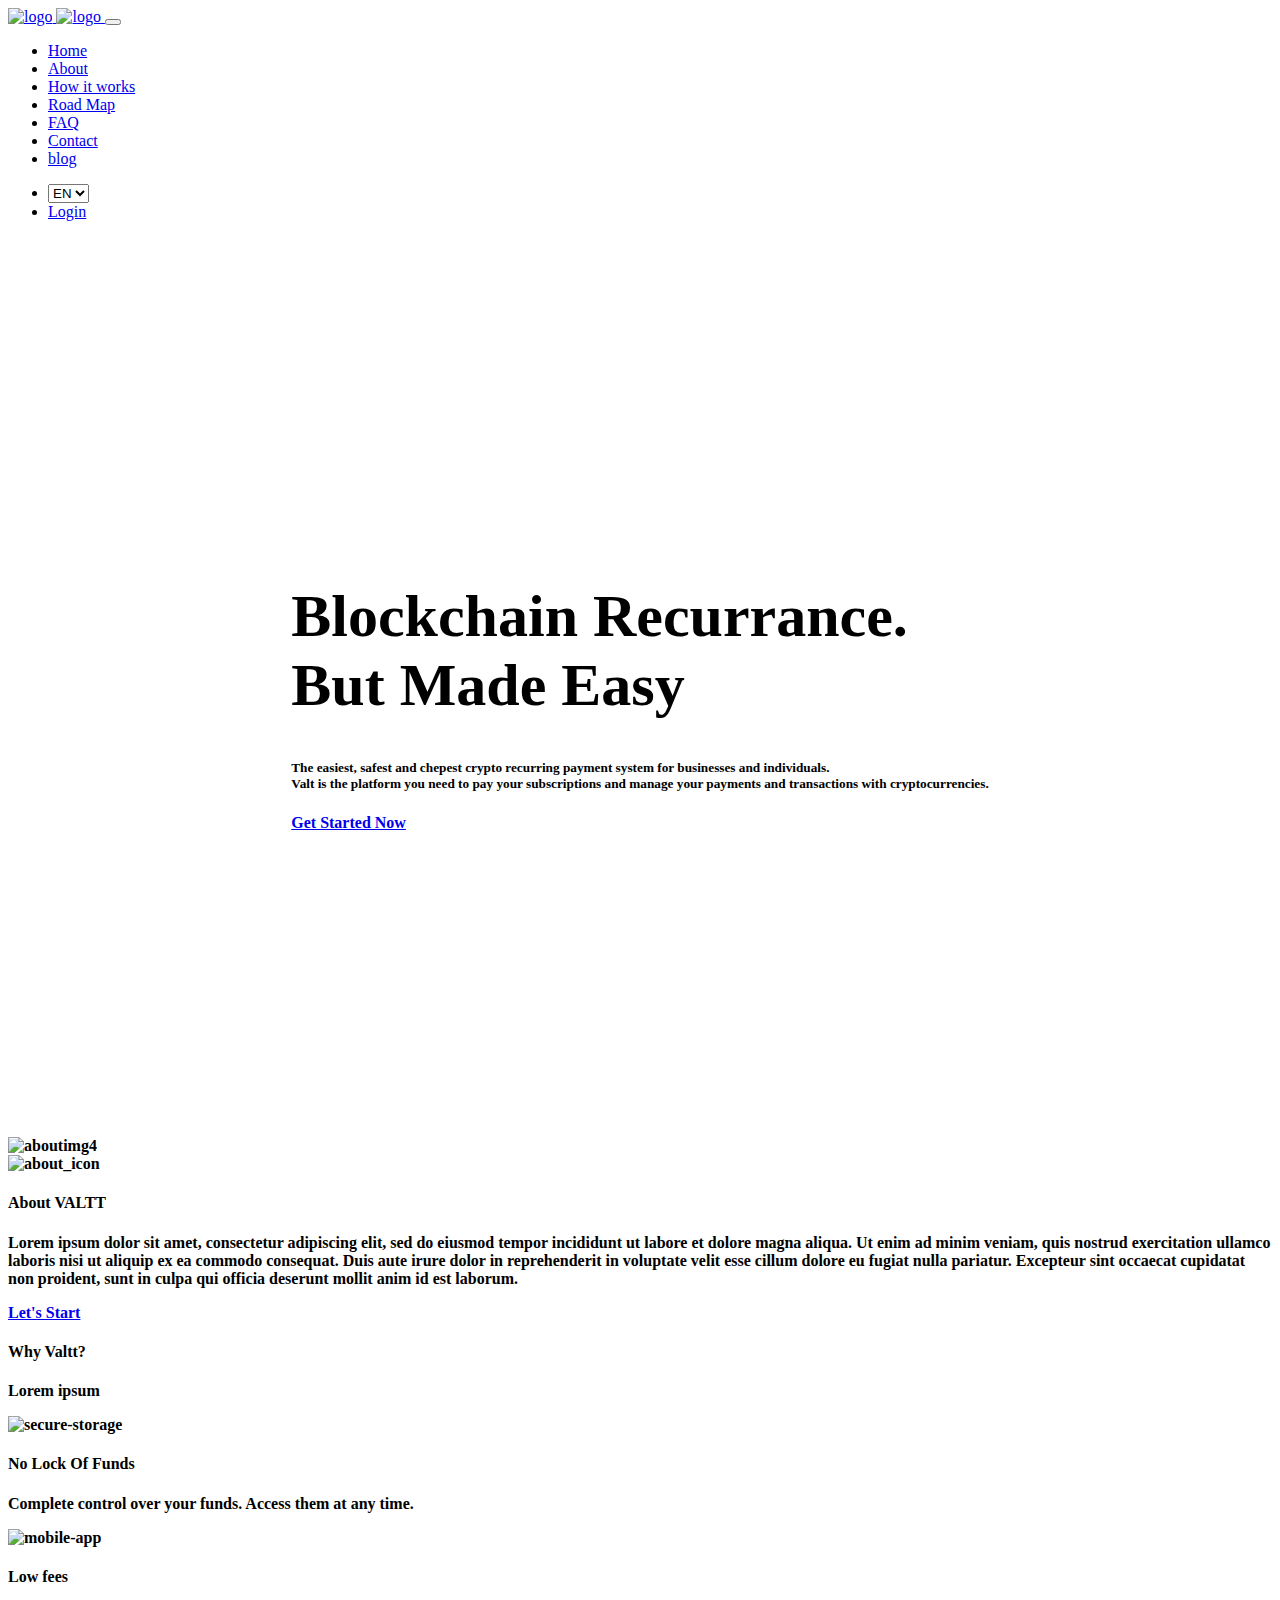
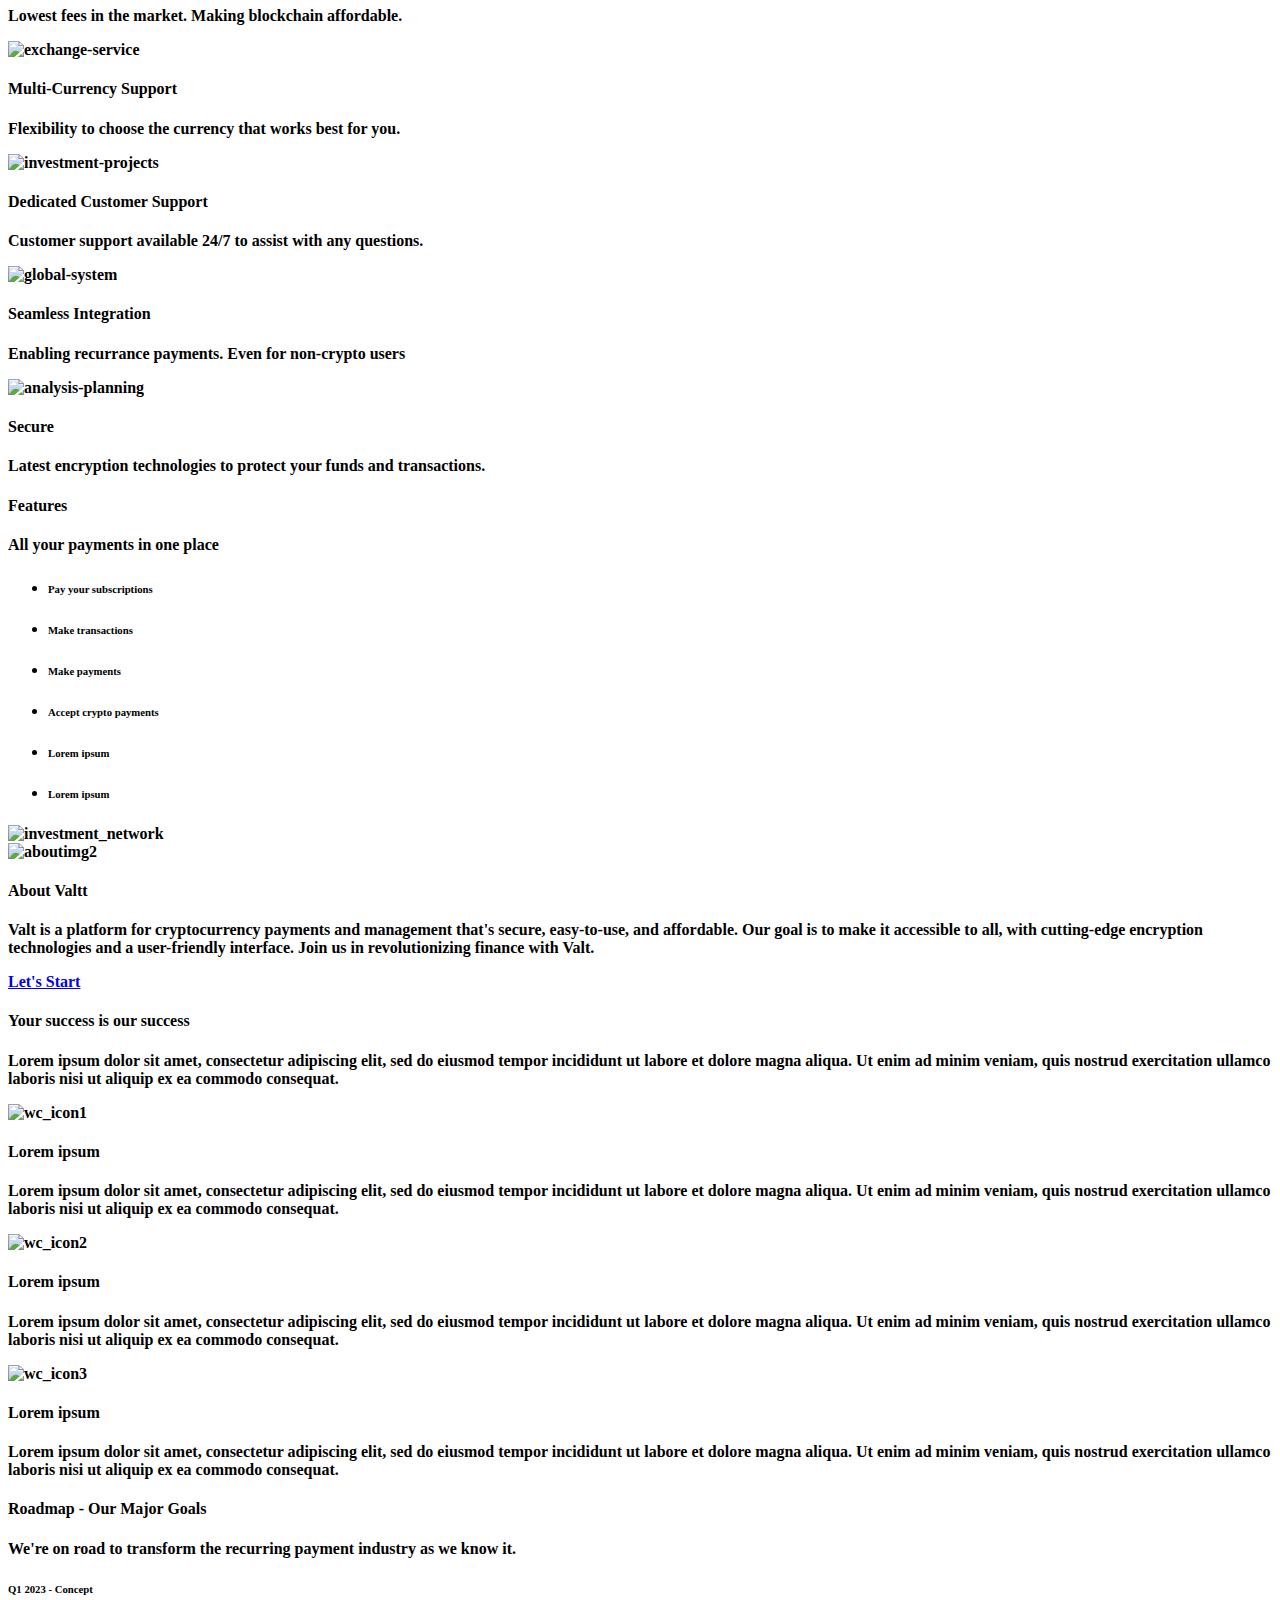
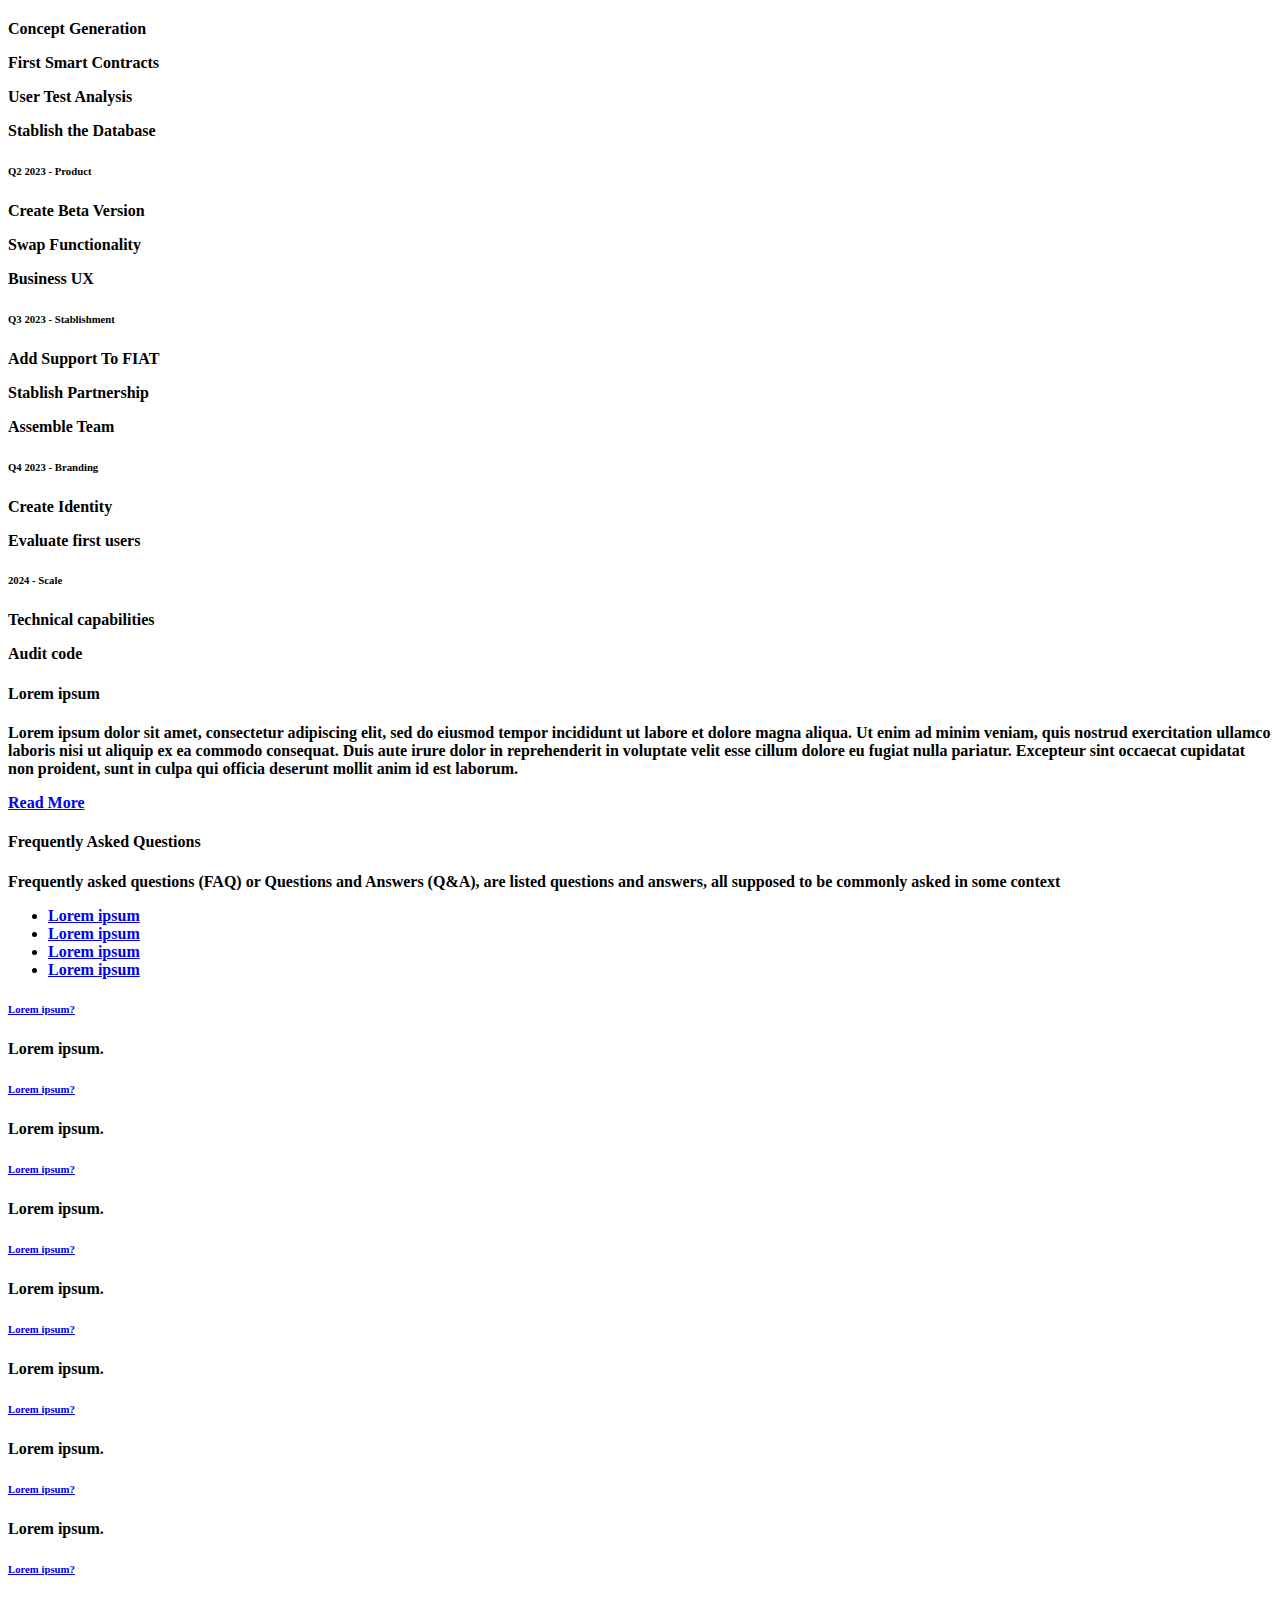
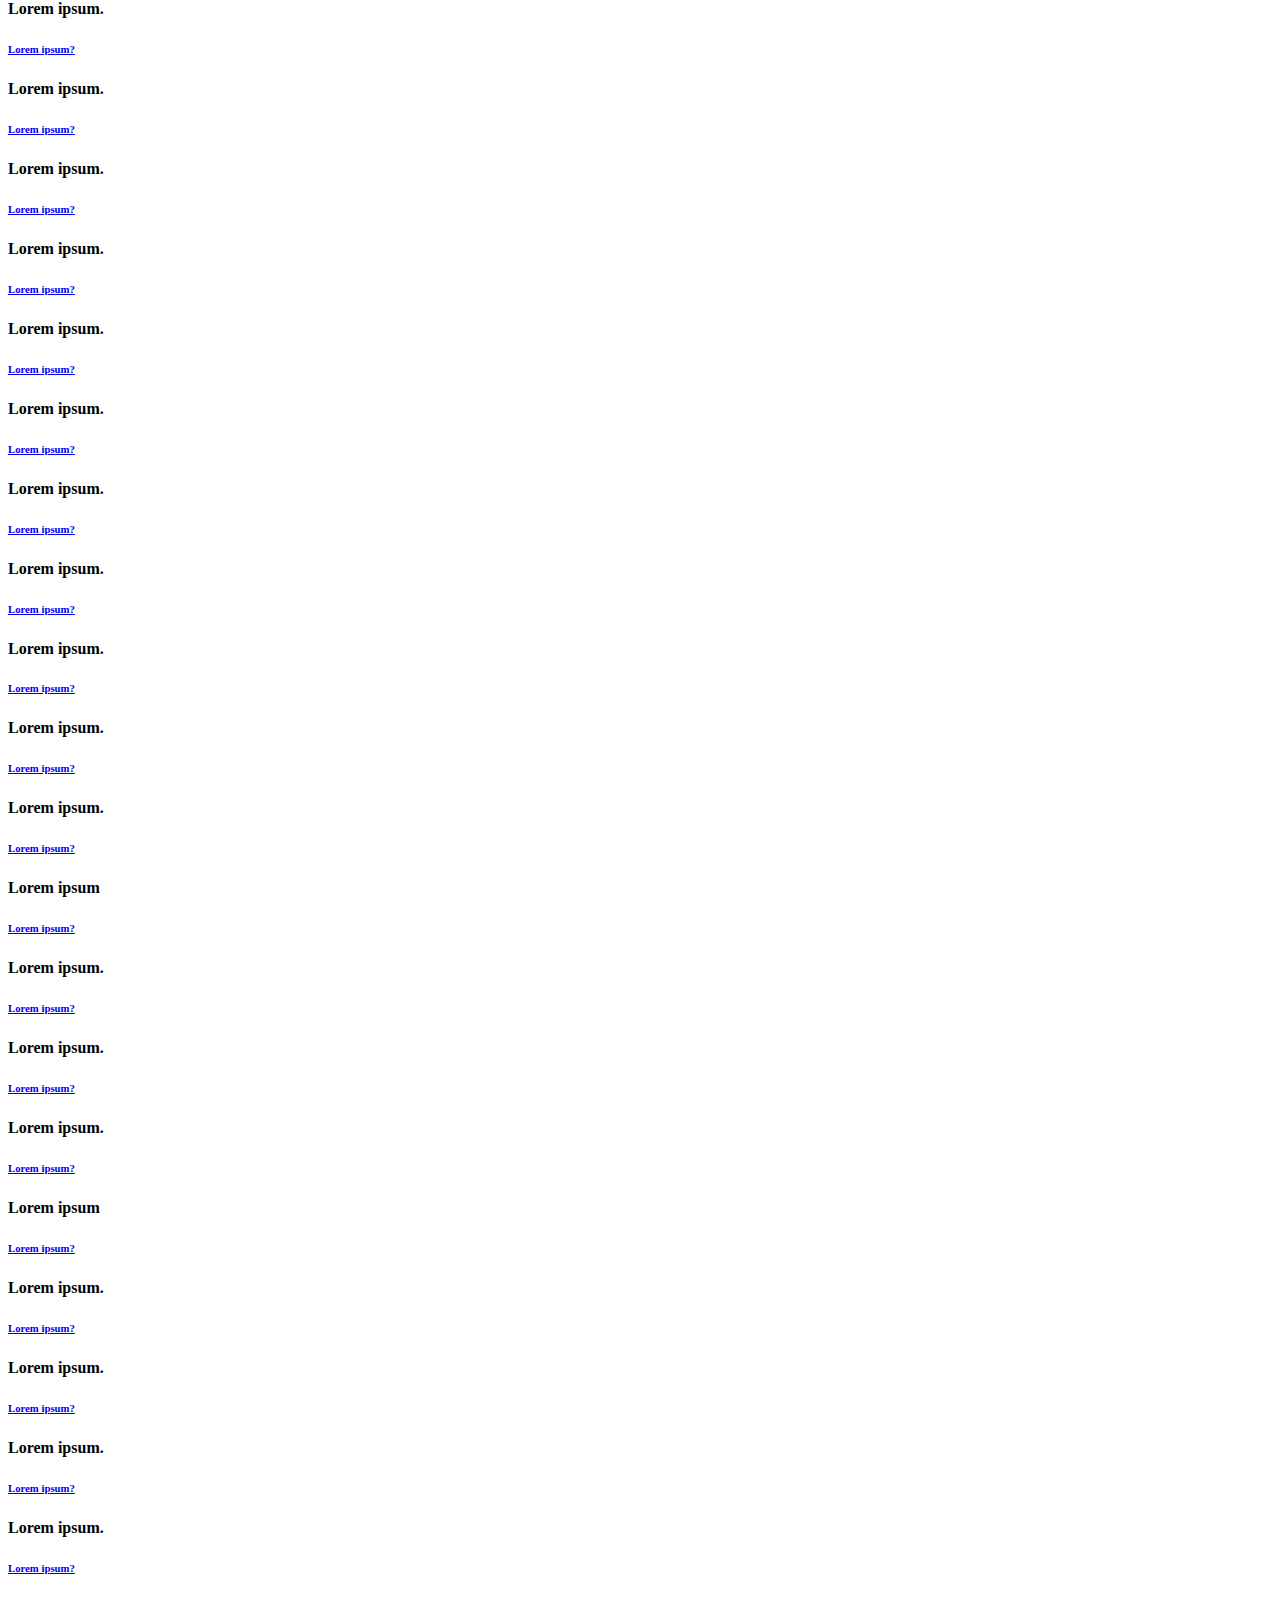
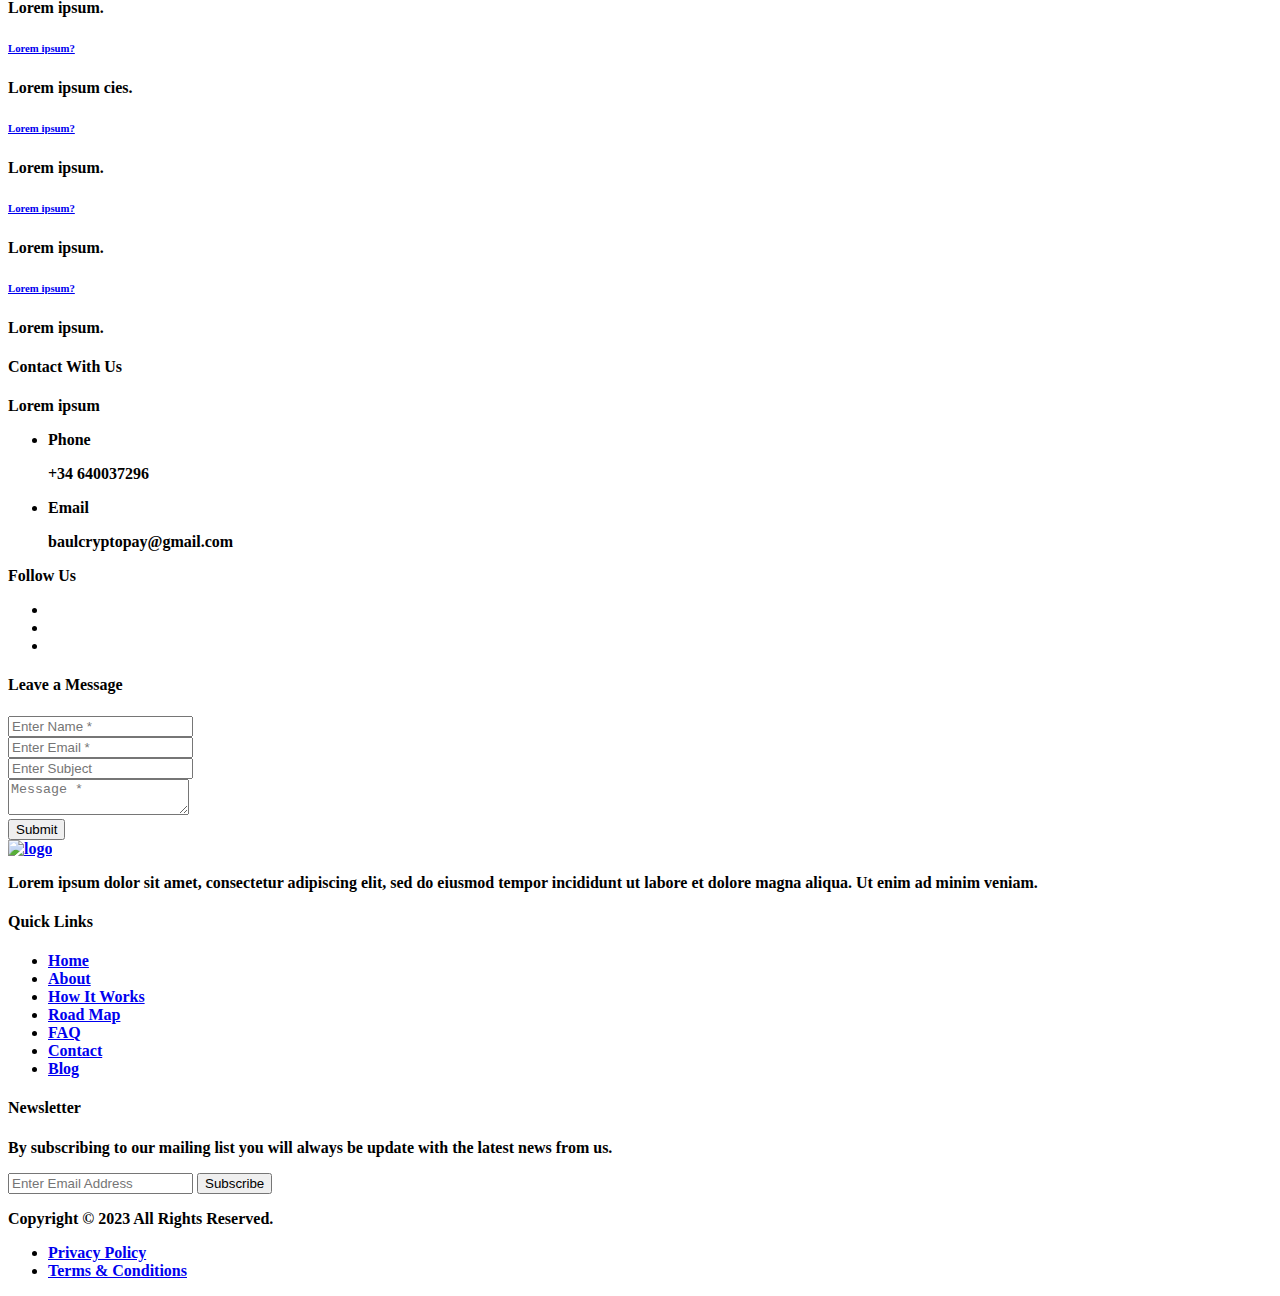
==== index.html @ 1f0003b5 "Add files via upload" ====
<!DOCTYPE html>
<html lang="en">

<head>
  <!-- Meta -->
  <meta charset="utf-8">
  <meta http-equiv="X-UA-Compatible" content="IE=edge">
  <meta name="viewport" content="width=device-width, initial-scale=1">
  <meta name="description" content="VALTT" />
  <!-- SITE TITLE -->
  <title>VALTT</title>
  <!-- Favicon Icon -->
  <link rel="shortcut icon" type="image/x-icon" href="assets/image/image1.png">
  <!-- Animation CSS -->
  <link rel="stylesheet" href="assets/css/animate.css">
  <!-- Latest Bootstrap min CSS -->
  <link rel="stylesheet" href="assets/bootstrap/css/bootstrap.min.css">
  <!-- Google Font -->
  <link href="https://fonts.googleapis.com/css?family=Poppins:100,200,300,400,500,600,700,800,900" rel="stylesheet">
  <!-- Font Awesome CSS -->
  <link rel="stylesheet" href="assets/css/font-awesome.min.css">
  <!-- ionicons CSS -->
  <link rel="stylesheet" href="assets/css/ionicons.min.css">
  <!-- cryptocoins CSS -->
  <link rel="stylesheet" href="assets/css/cryptocoins.css">
  <!--- owl carousel CSS-->
  <link rel="stylesheet" href="assets/owlcarousel/css/owl.carousel.min.css">
  <link rel="stylesheet" href="assets/owlcarousel/css/owl.theme.default.min.css">
  <!-- Style CSS -->
  <link rel="stylesheet" href="assets/css/style.css">
  <link rel="stylesheet" href="assets/css/responsive.css">
  <!-- Color CSS -->
  <link id="layoutstyle" rel="stylesheet" href="assets/color/theme.css">
</head>

<body class="v_light_dark" data-spy="scroll" data-offset="110">

  <!-- START LOADER -->
  <div id="loader-wrapper">
    <div id="loading-center-absolute">
      <div class="object" id="object_four"></div>
      <div class="object" id="object_three"></div>
      <div class="object" id="object_two"></div>
      <div class="object" id="object_one"></div>
    </div>
    <div class="loader-section section-left"></div>
    <div class="loader-section section-right"></div>

  </div>
  <!-- END LOADER -->

  <!-- START HEADER -->
  <header class="header_wrap fixed-top">
    <div class="container-fluid">
      <nav class="navbar navbar-expand-lg">
        <a class="navbar-brand page-scroll animation" href="#home_section" data-animation="fadeInDown"
          data-animation-delay="1s">
          <img class="logo_light" src="assets/image/image.png" alt="logo" />
          <img class="logo_dark" src="assets/image/image.png" alt="logo" />
        </a>
        <button class="navbar-toggler animation" type="button" data-toggle="collapse"
          data-target="#navbarSupportedContent" aria-controls="navbarSupportedContent" aria-expanded="false"
          aria-label="Toggle navigation" data-animation="fadeInDown" data-animation-delay="1.1s">
          <span class="ion-android-menu"></span>
        </button>
        <div class="collapse navbar-collapse" id="navbarSupportedContent">
          <ul class="navbar-nav m-auto">
            <li class="animation" data-animation="fadeInDown" data-animation-delay="1.2s"><a
                class="nav-link page-scroll nav_item" href="#">Home</a></li>
            <li class="animation" data-animation="fadeInDown" data-animation-delay="1.4s"><a
                class="nav-link page-scroll nav_item" href="#about">About</a></li>
            <li class="animation" data-animation="fadeInDown" data-animation-delay="1.3s"><a
                class="nav-link page-scroll nav_item" href="#how_it_works">How it works</a></li>
            <li class="animation" data-animation="fadeInDown" data-animation-delay="1.5s"><a
                class="nav-link page-scroll nav_item" href="#roadmap">Road Map</a></li>
            <li class="animation" data-animation="fadeInDown" data-animation-delay="1.6s"><a
                class="nav-link page-scroll nav_item" href="#faq">FAQ</a></li>
            <li class="animation" data-animation="fadeInDown" data-animation-delay="1.7s"><a
                class="nav-link page-scroll nav_item" href="#contact">Contact</a></li>
            <li class="animation" data-animation="fadeInDown" data-animation-delay="1.8s"><a
                class="nav-link page-scroll nav_item" href="#">blog</a></li>
          </ul>
          <ul class="navbar-nav nav_btn align-items-center">
            <li class="animation" data-animation="fadeInDown" data-animation-delay="1.9s">
              <div class="lng_dropdown">
                <select name="countries" id="lng_select">
                  <option value='en' data-image="assets/images/eng.png" data-title="English">EN</option>
                  <option value='fn' data-image="assets/images/fn.png" data-title="France">ES</option>
                  <option value='us' data-image="assets/images/us.png" data-title="United States">FR</option>
                </select>
              </div>
            </li>
            <li class="animation" data-animation="fadeInDown" data-animation-delay="2s"><a
                class="btn btn-default btn-radius nav_item" href="login.html">Login</a></li>
          </ul>
        </div>
      </nav>
    </div>
  </header>
  <!-- END HEADER -->

  <!-- START SECTION BANNER -->
  <section id="home_section" class="section_banner bg_black_dark"
    style="	min-height: 100vh;display: flex; align-items: center; justify-content: center; height: 100%; background-image: url('assets/image/hero-dark.jpg') ;"
    data-z-index="1" data-parallax="scroll" data-image-src="assets/images/banner_bg2.png">
    <div id="banner_bg_effect" class="banner_effect"></div>
    <div class="container text-center">
      <div class="row align-items-center">
        <div class="col-md-12 order-lg-first text">
          <div class="banner_text_s2 text_md_center">
            <h1 class="animation text-white" data-animation="fadeInUp" data-animation-delay="1.1s"
              style="font-size: 60px;">
              <strong>Blockchain Recurrance. <br> But Made Easy
            </h1>
            <h5 class="animation presale_txt text-white" data-animation="fadeInUp" data-animation-delay="1.3s">
              The easiest, safest and chepest crypto recurring payment system for businesses and individuals.<br>
              Valt is the platform you need to pay your subscriptions and manage your payments and transactions with
              cryptocurrencies. </mark>
            </h5>
            <div class="btn_group pt-2 pb-3 animation" data-animation="fadeInUp" data-animation-delay="1.4s">
              <a href="#" class="btn btn-default btn">Get Started Now</a>
            </div>
          </div>
        </div>
      </div>
    </div>
  </section>
  <!-- END SECTION BANNER -->

  <!-- START SECTION ABOUT US -->
  <section id="about">
    <div class="container">
      <div class="row align-items-center">
        <div class="col-lg-6 col-md-12 col-sm-12">
          <div class="text-center res_md_mb_30 res_sm_mb_20">
            <img class="animation" data-animation="zoomIn" data-animation-delay="0.2s"
              src="assets/images/about_img4.png" alt="aboutimg4" />
            <div class="about_logo_icon">
              <img src="assets/images/about_icon.png" alt="about_icon" />
            </div>
          </div>
        </div>
        <div class="col-lg-6 col-md-12 col-sm-12 text_md_center">
          <div class="title_dark title_border text_md_center">
            <h4 class="animation" data-animation="fadeInUp" data-animation-delay="0.2s">About VALTT</h4>
            <p class="animation" data-animation="fadeInUp" data-animation-delay="0.4s">Lorem ipsum dolor sit amet,
              consectetur adipiscing elit,
              sed do eiusmod tempor incididunt ut labore et dolore magna aliqua. Ut enim ad minim veniam, quis nostrud
              exercitation ullamco
              laboris nisi ut aliquip ex ea commodo consequat. Duis aute irure dolor in reprehenderit in voluptate velit
              esse cillum dolore eu
              fugiat nulla pariatur. Excepteur sint occaecat cupidatat non proident, sunt in culpa qui officia deserunt
              mollit anim id est laborum. </p>
          </div>
          <a href="https://www.youtube.com/watch?v=ZE2HxTmxfrI" class="btn btn-default btn-radius video animation"
            data-animation="fadeInUp" data-animation-delay="1s">Let's Start <i class="ion-ios-arrow-thin-right"></i></a>
        </div>
      </div>
    </div>
  </section>
  <!-- END SECTION ABOUT US -->



  <!-- START SECTION SERVICES -->
  <section class="bg_black_dark">
    <div class="container">
      <div class="row align-items-center">
        <div class="col-lg-6 offset-lg-3 col-md-12 col-sm-12">
          <div class="title_default_light text-center">
            <h4 class="animation" data-animation="fadeInUp" data-animation-delay="0.2s">Why Valtt?</h4>
            <p class="animation" data-animation="fadeInUp" data-animation-delay="0.4s">Lorem ipsum</p>
          </div>
        </div>
      </div>
      <div class="row">
        <div class="col-lg-4 col-md-6 col-sm-12">
          <div class="box_wrapper animation" data-animation="fadeInUp" data-animation-delay="0.2s">
            <div class="icon_box">
              <img src="assets/images/secure-storage.png" alt="secure-storage" />
            </div>
            <div class="box_desc">
              <h4>No Lock Of Funds</h4>
              <p>Complete control over your funds. Access them at any time.</p>
            </div>
          </div>
        </div>
        <div class="col-lg-4 col-md-6 col-sm-12">
          <div class="box_wrapper animation" data-animation="fadeInUp" data-animation-delay="0.4s">
            <div class="icon_box">
              <img src="assets/images/mobile-app.png" alt="mobile-app" />
            </div>
            <div class="box_desc">
              <h4>Low fees</h4>
              <p>Lowest fees in the market. Making blockchain affordable.</p>
            </div>
          </div>
        </div>
        <div class="col-lg-4 col-md-6 col-sm-12">
          <div class="box_wrapper animation" data-animation="fadeInUp" data-animation-delay="0.6s">
            <div class="icon_box">
              <img src="assets/images/exchange-service.png" alt="exchange-service" />
            </div>
            <div class="box_desc">
              <h4>Multi-Currency Support</h4>
              <p>Flexibility to choose the currency that works best for you.</p>
            </div>
          </div>
        </div>
        <div class="col-lg-4 col-md-6 col-sm-12">
          <div class="box_wrapper animation" data-animation="fadeInUp" data-animation-delay="0.8s">
            <div class="icon_box">
              <img src="assets/images/investment-projects.png" alt="investment-projects" />
            </div>
            <div class="box_desc">
              <h4>Dedicated Customer Support</h4>
              <p>Customer support available 24/7 to assist with any questions.</p>
            </div>
          </div>
        </div>
        <div class="col-lg-4  col-md-6 col-sm-12">
          <div class="box_wrapper animation" data-animation="fadeInUp" data-animation-delay="1.0s">
            <div class="icon_box">
              <img src="assets/images/global-system.png" alt="global-system" />
            </div>
            <div class="box_desc">
              <h4>Seamless Integration</h4>
              <p>Enabling recurrance payments. Even for non-crypto users</p>
            </div>
          </div>
        </div>
        <div class="col-lg-4 col-md-6 col-sm-12">
          <div class="box_wrapper animation" data-animation="fadeInUp" data-animation-delay="1.2s">
            <div class="icon_box">
              <img src="assets/images/analysis-planning.png" alt="analysis-planning" />
            </div>
            <div class="box_desc">
              <h4>Secure</h4>
              <p>Latest encryption technologies to protect your funds and transactions.</p>
            </div>
          </div>
        </div>
      </div>
    </div>
  </section>
  <!-- END SECTION SERVICES -->

  <!-- START SECTION INVESTMENT NETWORK -->
  <section>
    <div class="container">
      <div class="row align-items-center">
        <div class="col-lg-6 col-md-12 col-sm-12">
          <div class="title_dark title_border">
            <h4 class="animation" data-animation="fadeInUp" data-animation-delay="0.2s">Features</h4>
            <p class="animation" data-animation="fadeInUp" data-animation-delay="0.4s">
              All your payments in one place
            </p>
          </div>
          <ul class="list_info list_info_half list_none">
            <li class="animation" data-animation="fadeInUp" data-animation-delay="0.5s">
              <div class="list_icon">
                <i class="fa fa-briefcase"></i>
              </div>
              <div class="list_content">
                <h6>Pay your subscriptions</h6>
              </div>
            </li>
            <li class="animation" data-animation="fadeInUp" data-animation-delay="0.6s">
              <div class="list_icon">
                <i class="fa fa-line-chart"></i>
              </div>
              <div class="list_content">
                <h6>Make transactions</h6>
              </div>
            </li>
            <li class="animation" data-animation="fadeInUp" data-animation-delay="0.7s">
              <div class="list_icon">
                <i class="fa fa-mobile"></i>
              </div>
              <div class="list_content">
                <h6>Make payments</h6>
              </div>
            </li>
            <li class="animation" data-animation="fadeInUp" data-animation-delay="0.8s">
              <div class="list_icon">
                <i class="fa fa-database"></i>
              </div>
              <div class="list_content">
                <h6>Accept crypto payments</h6>
              </div>
            </li>
            <li class="animation" data-animation="fadeInUp" data-animation-delay="0.9s">
              <div class="list_icon">
                <i class="fa fa-lock"></i>
              </div>
              <div class="list_content">
                <h6>Lorem ipsum</h6>
              </div>
            </li>
            <li class="animation" data-animation="fadeInUp" data-animation-delay="1s">
              <div class="list_icon">
                <i class="fa fa-gear"></i>
              </div>
              <div class="list_content">
                <h6>Lorem ipsum</h6>
              </div>
            </li>
          </ul>
        </div>
        <div class="col-lg-6 col-md-12 col-sm-12">
          <div class="text-center res_md_mt_50 res_sm_mt_20">
            <img src="assets/images/investment_network.png" alt="investment_network" />
          </div>
        </div>
      </div>
    </div>
  </section>
  <!-- END SECTION INVESTMENT NETWORK -->

  <!-- START SECTION ABOUT US -->
  <section id="how_it_works" class="bg_black_dark">
    <div class="container">
      <div class="row align-items-center">
        <div class="col-lg-6 col-md-12 col-sm-12">
          <div class="text_md_center">
            <img class="animation" data-animation="zoomIn" data-animation-delay="0.2s"
              src="assets/images/about_img2.png" alt="aboutimg2" />
          </div>
        </div>
        <div class="col-lg-6 col-md-12 col-sm-12 res_md_mt_30 res_sm_mt_20">
          <div class="title_default_light title_border">
            <h4 class="animation" data-animation="fadeInUp" data-animation-delay="0.2s">About Valtt</h4>
            <p class="animation" data-animation="fadeInUp" data-animation-delay="0.4s">Valt is a platform for
              cryptocurrency
              payments and management that's secure, easy-to-use, and affordable. Our goal is to make it accessible to
              all,
              with cutting-edge encryption technologies and a user-friendly interface. Join us in revolutionizing
              finance with Valt.
            </p>
          </div>
          <a href="https://www.youtube.com/watch?v=ZE2HxTmxfrI" class="btn btn-default btn-radius video animation"
            data-animation="fadeInUp" data-animation-delay="1s">Let's Start <i class="ion-ios-arrow-thin-right"></i></a>
        </div>
      </div>
    </div>
  </section>
  <!-- END SECTION ABOUT US -->

  <!-- START SECTION WHY CHOOSE US -->
  <section>
    <div class="container">
      <div class="row align-items-center">
        <div class="col-lg-8 offset-lg-2 col-md-12 col-sm-12">
          <div class="title_default_dark title_border text-center">
            <h4 class="animation" data-animation="fadeInUp" data-animation-delay="0.2s">Your success is our success</h4>
            <p class="animation" data-animation="fadeInUp" data-animation-delay="0.4s">Lorem ipsum dolor sit amet,
              consectetur adipiscing elit,
              sed do eiusmod tempor incididunt ut labore et dolore magna aliqua. Ut enim ad minim veniam, quis nostrud
              exercitation ullamco
              laboris nisi ut aliquip ex ea commodo consequat.</p>
          </div>
        </div>
      </div>
      <div class="row">
        <div class="col-lg-4 col-md-6 col-sm-12">
          <div class="box_wrap radius_box bg-white text-center animation" data-animation="fadeInUp"
            data-animation-delay="0.6s">
            <img src="assets/images/wc_icon1.png" alt="wc_icon1" />
            <h4>Lorem ipsum</h4>
            <p>Lorem ipsum dolor sit amet, consectetur adipiscing elit,
              sed do eiusmod tempor incididunt ut labore et dolore magna aliqua. Ut enim ad minim veniam, quis nostrud
              exercitation ullamco
              laboris nisi ut aliquip ex ea commodo consequat.</p>
          </div>
        </div>
        <div class="col-lg-4 col-md-6 col-sm-12">
          <div class="box_wrap radius_box bg-white text-center animation" data-animation="fadeInUp"
            data-animation-delay="0.8s">
            <img src="assets/images/wc_icon2.png" alt="wc_icon2" />
            <h4>Lorem ipsum</h4>
            <p>Lorem ipsum dolor sit amet, consectetur adipiscing elit,
              sed do eiusmod tempor incididunt ut labore et dolore magna aliqua. Ut enim ad minim veniam, quis nostrud
              exercitation ullamco
              laboris nisi ut aliquip ex ea commodo consequat.</p>
          </div>
        </div>
        <div class="col-lg-4 offset-lg-0 col-md-6 offset-md-3 col-sm-12">
          <div class="box_wrap radius_box bg-white text-center animation" data-animation="fadeInUp"
            data-animation-delay="1s">
            <img src="assets/images/wc_icon3.png" alt="wc_icon3" />
            <h4>Lorem ipsum</h4>
            <p>Lorem ipsum dolor sit amet, consectetur adipiscing elit,
              sed do eiusmod tempor incididunt ut labore et dolore magna aliqua. Ut enim ad minim veniam, quis nostrud
              exercitation ullamco
              laboris nisi ut aliquip ex ea commodo consequat.</p>
          </div>
        </div>
      </div>
    </div>
  </section>
  <!-- END SECTION WHY CHOOSE US -->


  <!-- START SECTION TIMELINE -->
  <section id="roadmap" class="bg_light_dark">
    <div class="container">
      <div class="row text-center">
        <div class="col-lg-8 col-md-12 offset-lg-2">
          <div class="title_default_light title_border text-center">
            <h4 class="animation" data-animation="fadeInUp" data-animation-delay="0.2s">Roadmap - Our Major Goals</h4>
            <p class="animation" data-animation="fadeInUp" data-animation-delay="0.4s">We're on road to transform the
              recurring payment industry as we know it.</p>
          </div>
        </div>
      </div>
    </div>
    <div class="container">
      <div class="row">
        <div class="col-md-12">
          <div class="timeline owl-carousel small_space">
            <div class="item">
              <div class="timeline_box complete current">
                <div class="timeline_inner">
                  <div class="timeline_circle"></div>
                  <h6 class="animation" data-animation="fadeInUp" data-animation-delay="0.3s">Q1 2023 - Concept</h6>
                  <p class="animation" data-animation="fadeInUp" data-animation-delay="0.4s"> Concept Generation</p>
                  <p class="animation" data-animation="fadeInUp" data-animation-delay="0.4s"> First Smart Contracts</p>
                  <p class="animation" data-animation="fadeInUp" data-animation-delay="0.4s"> User Test Analysis</p>
                  <p class="animation" data-animation="fadeInUp" data-animation-delay="0.4s"> Stablish the Database</p>
                </div>
              </div>
            </div>
            <div class="item">
              <div class="timeline_box complete">
                <div class="timeline_inner">
                  <div class="timeline_circle"></div>
                  <h6 class="animation" data-animation="fadeInUp" data-animation-delay="0.3s">Q2 2023 - Product</h6>
                  <p class="animation" data-animation="fadeInUp" data-animation-delay="0.4s">Create Beta Version</p>
                  <p class="animation" data-animation="fadeInUp" data-animation-delay="0.4s">Swap Functionality</p>
                  <p class="animation" data-animation="fadeInUp" data-animation-delay="0.4s">Business UX</p>
                </div>
              </div>
            </div>
            <div class="item">
              <div class="timeline_box">
                <div class="timeline_inner">
                  <div class="timeline_circle"></div>
                  <h6 class="animation" data-animation="fadeInUp" data-animation-delay="0.3s">Q3 2023 - Stablishment
                  </h6>
                  <p class="animation" data-animation="fadeInUp" data-animation-delay="0.4s"> Add Support To FIAT </p>
                  <p class="animation" data-animation="fadeInUp" data-animation-delay="0.4s">Stablish Partnership</p>
                  <p class="animation" data-animation="fadeInUp" data-animation-delay="0.4s">Assemble Team</p>
                </div>
              </div>
            </div>
            <div class="item">
              <div class="timeline_box">
                <div class="timeline_inner">
                  <div class="timeline_circle"></div>
                  <h6 class="animation" data-animation="fadeInUp" data-animation-delay="0.3s">Q4 2023 - Branding</h6>
                  <p class="animation" data-animation="fadeInUp" data-animation-delay="0.4s">Create Identity</p>
                  <p class="animation" data-animation="fadeInUp" data-animation-delay="0.4s">Evaluate first users</p>
                </div>
              </div>
            </div>
            <div class="item">
              <div class="timeline_box">
                <div class="roadmap_inner">
                  <div class="timeline_circle"></div>
                  <h6 class="animation" data-animation="fadeInUp" data-animation-delay="0.3s"> 2024 - Scale</h6>
                  <p class="animation" data-animation="fadeInUp" data-animation-delay="0.4s"> Technical capabilities</p>
                  <p class="animation" data-animation="fadeInUp" data-animation-delay="0.4s"> Audit code</p>
                </div>
              </div>
            </div>
          </div>
        </div>
      </div>
    </div>
  </section>
  <!-- END SECTION TIMELINE -->

  <!-- START SECTION ABOUT -->
  <section class="about_shape_bg">
    <div class="container">
      <div class="row align-items-center">
        <div class="col-lg-8 offset-lg-2 col-md-12 col-sm-12">
          <div class="title_default_dark title_border text-center">
            <h4 class="animation" data-animation="fadeInUp" data-animation-delay="0.2s">Lorem ipsum</h4>
            <p class="animation" data-animation="fadeInUp" data-animation-delay="0.4s">Lorem ipsum dolor sit amet,
              consectetur adipiscing elit,
              sed do eiusmod tempor incididunt ut labore et dolore magna aliqua. Ut enim ad minim veniam, quis nostrud
              exercitation ullamco
              laboris nisi ut aliquip ex ea commodo consequat. Duis aute irure dolor in reprehenderit in voluptate velit
              esse cillum dolore eu
              fugiat nulla pariatur. Excepteur sint occaecat cupidatat non proident, sunt in culpa qui officia deserunt
              mollit anim id est laborum. </p>
            <a href="about.html" class="btn btn-info box_shadow animation" data-animation="fadeInUp"
              data-animation-delay="0.6s">Read More <i class="ion-ios-arrow-thin-right"></i></a>
          </div>
        </div>
      </div>
  </section>
  <!-- END SECTION ABOUT -->

  <!-- START SECTION FAQ -->
  <section id="faq" class="bg_light_dark">
    <div class="container">
      <div class="row">
        <div class="col-lg-8 col-md-12 offset-lg-2">
          <div class="title_default_light title_border text-center">
            <h4 class="animation" data-animation="fadeInUp" data-animation-delay="0.2s">Frequently Asked Questions</h4>
            <p class="animation" data-animation="fadeInUp" data-animation-delay="0.4s">Frequently asked questions (FAQ)
              or Questions and Answers (Q&A), are listed questions and answers, all supposed to be commonly asked in
              some context</p>
          </div>
        </div>
      </div>
      <div class="row">
        <div class="col-lg-12 col-md-12">
          <div class="tab_content">
            <ul class="nav nav-pills tab_nav_s2 tab_color_white justify-content-center animation" id="pills-tab"
              role="tablist" data-animation="fadeInUp" data-animation-delay="0.5s">
              <li class="nav-item animation" data-animation="fadeInUp" data-animation-delay="0.5s">
                <a class="active" data-toggle="tab" href="#tab1">Lorem ipsum</a>
              </li>
              <li class="nav-item animation" data-animation="fadeInUp" data-animation-delay="0.6s">
                <a data-toggle="tab" href="#tab2">Lorem ipsum </a>
              </li>
              <li class="nav-item animation" data-animation="fadeInUp" data-animation-delay="0.7s">
                <a data-toggle="tab" href="#tab3">Lorem ipsum</a>
              </li>
              <li class="nav-item animation" data-animation="fadeInUp" data-animation-delay="0.8s">
                <a data-toggle="tab" href="#tab4">Lorem ipsum</a>
              </li>
            </ul>
            <div class="tab-content half_tab">
              <div class="tab-pane fade show active" id="tab1" role="tabpanel">
                <div class="row">
                  <div class="col-md-6">
                    <div id="accordion1" class="faq_content2">
                      <div class="card animation" data-animation="fadeInUp" data-animation-delay="0.4s">
                        <div class="card-header" id="headingOne">
                          <h6 class="mb-0"> <a data-toggle="collapse" href="#collapseOne" aria-expanded="true"
                              aria-controls="collapseOne">Lorem ipsum?</a> </h6>
                        </div>
                        <div id="collapseOne" class="collapse show" aria-labelledby="headingOne"
                          data-parent="#accordion1">
                          <div class="card-body"> Lorem ipsum.</div>
                        </div>
                      </div>
                      <div class="card animation" data-animation="fadeInUp" data-animation-delay="0.6s">
                        <div class="card-header" id="headingTwo">
                          <h6 class="mb-0"> <a class="collapsed" data-toggle="collapse" href="#collapseTwo"
                              aria-expanded="false" aria-controls="collapseTwo">Lorem ipsum?</a> </h6>
                        </div>
                        <div id="collapseTwo" class="collapse" aria-labelledby="headingTwo" data-parent="#accordion1">
                          <div class="card-body"> Lorem ipsum.</div>
                        </div>
                      </div>
                      <div class="card animation" data-animation="fadeInUp" data-animation-delay="0.8s">
                        <div class="card-header" id="headingThree">
                          <h6 class="mb-0"> <a class="collapsed" data-toggle="collapse" href="#collapseThree"
                              aria-expanded="false" aria-controls="collapseThree">Lorem ipsum?</a> </h6>
                        </div>
                        <div id="collapseThree" class="collapse" aria-labelledby="headingThree"
                          data-parent="#accordion1">
                          <div class="card-body">Lorem ipsum. </div>
                        </div>
                      </div>
                      <div class="card animation" data-animation="fadeInUp" data-animation-delay="1s">
                        <div class="card-header" id="headingFour">
                          <h6 class="mb-0"> <a class="collapsed" data-toggle="collapse" href="#collapseFour"
                              aria-expanded="false" aria-controls="collapseFour">Lorem ipsum?</a> </h6>
                        </div>
                        <div id="collapseFour" class="collapse" aria-labelledby="headingFour" data-parent="#accordion1">
                          <div class="card-body"> Lorem ipsum. </div>
                        </div>
                      </div>
                    </div>
                  </div>
                  <div class="col-md-6">
                    <div id="accordion2" class="faq_content2">
                      <div class="card animation" data-animation="fadeInUp" data-animation-delay="0.4s">
                        <div class="card-header" id="headingFive">
                          <h6 class="mb-0"> <a data-toggle="collapse" href="#collapseFive" aria-expanded="true"
                              aria-controls="collapseFive">Lorem ipsum?</a> </h6>
                        </div>
                        <div id="collapseFive" class="collapse show" aria-labelledby="headingFive"
                          data-parent="#accordion2">
                          <div class="card-body"> Lorem ipsum.</div>
                        </div>
                      </div>
                      <div class="card animation" data-animation="fadeInUp" data-animation-delay="0.6s">
                        <div class="card-header" id="headingSix">
                          <h6 class="mb-0"> <a class="collapsed" data-toggle="collapse" href="#collapseSix"
                              aria-expanded="false" aria-controls="collapseSix">Lorem ipsum?</a> </h6>
                        </div>
                        <div id="collapseSix" class="collapse" aria-labelledby="headingSix" data-parent="#accordion2">
                          <div class="card-body"> Lorem ipsum. </div>
                        </div>
                      </div>
                      <div class="card animation" data-animation="fadeInUp" data-animation-delay="0.8s">
                        <div class="card-header" id="headingSeven">
                          <h6 class="mb-0"> <a class="collapsed" data-toggle="collapse" href="#collapseSeven"
                              aria-expanded="false" aria-controls="collapseSeven">Lorem ipsum?</a> </h6>
                        </div>
                        <div id="collapseSeven" class="collapse" aria-labelledby="headingSeven"
                          data-parent="#accordion2">
                          <div class="card-body"> Lorem ipsum. </div>
                        </div>
                      </div>
                      <div class="card animation" data-animation="fadeInUp" data-animation-delay="1s">
                        <div class="card-header" id="headingEight">
                          <h6 class="mb-0"> <a class="collapsed" data-toggle="collapse" href="#collapseEight"
                              aria-expanded="false" aria-controls="collapseEight">Lorem ipsum?</a> </h6>
                        </div>
                        <div id="collapseEight" class="collapse" aria-labelledby="headingEight"
                          data-parent="#accordion2">
                          <div class="card-body"> Lorem ipsum. </div>
                        </div>
                      </div>
                    </div>
                  </div>
                </div>
              </div>
              <div class="tab-pane fade" id="tab2" role="tabpanel">
                <div class="row">
                  <div class="col-md-6">
                    <div id="accordion3" class="faq_content2">
                      <div class="card animation" data-animation="fadeInUp" data-animation-delay="0.4s">
                        <div class="card-header" id="headingNine">
                          <h6 class="mb-0"> <a data-toggle="collapse" href="#collapseNine" aria-expanded="true"
                              aria-controls="collapseNine">Lorem ipsum?</a> </h6>
                        </div>
                        <div id="collapseNine" class="collapse show" aria-labelledby="headingNine"
                          data-parent="#accordion3">
                          <div class="card-body"> Lorem ipsum.</div>
                        </div>
                      </div>
                      <div class="card animation" data-animation="fadeInUp" data-animation-delay="0.6s">
                        <div class="card-header" id="headingTen">
                          <h6 class="mb-0"> <a class="collapsed" data-toggle="collapse" href="#collapseTen"
                              aria-expanded="false" aria-controls="collapseTen">Lorem ipsum?</a> </h6>
                        </div>
                        <div id="collapseTen" class="collapse" aria-labelledby="headingTen" data-parent="#accordion3">
                          <div class="card-body"> Lorem ipsum.</div>
                        </div>
                      </div>
                      <div class="card animation" data-animation="fadeInUp" data-animation-delay="0.8s">
                        <div class="card-header" id="headingEleven">
                          <h6 class="mb-0"> <a class="collapsed" data-toggle="collapse" href="#collapseEleven"
                              aria-expanded="false" aria-controls="collapseEleven">Lorem ipsum?</a> </h6>
                        </div>
                        <div id="collapseEleven" class="collapse" aria-labelledby="headingEleven"
                          data-parent="#accordion3">
                          <div class="card-body"> Lorem ipsum.</div>
                        </div>
                      </div>
                      <div class="card animation" data-animation="fadeInUp" data-animation-delay="1s">
                        <div class="card-header" id="headingTwelve">
                          <h6 class="mb-0"> <a class="collapsed" data-toggle="collapse" href="#collapseTwelve"
                              aria-expanded="false" aria-controls="collapseTwelve">Lorem ipsum?</a> </h6>
                        </div>
                        <div id="collapseTwelve" class="collapse" aria-labelledby="headingTwelve"
                          data-parent="#accordion3">
                          <div class="card-body">Lorem ipsum.</div>
                        </div>
                      </div>
                    </div>
                  </div>
                  <div class="col-md-6">
                    <div id="accordion4" class="faq_content2">
                      <div class="card animation" data-animation="fadeInUp" data-animation-delay="0.4s">
                        <div class="card-header" id="headingThirteen">
                          <h6 class="mb-0"> <a data-toggle="collapse" href="#collapseThirteen" aria-expanded="true"
                              aria-controls="collapseThirteen">Lorem ipsum?</a> </h6>
                        </div>
                        <div id="collapseThirteen" class="collapse show" aria-labelledby="headingThirteen"
                          data-parent="#accordion4">
                          <div class="card-body"> Lorem ipsum.</div>
                        </div>
                      </div>
                      <div class="card animation" data-animation="fadeInUp" data-animation-delay="0.6s">
                        <div class="card-header" id="headingFourteen">
                          <h6 class="mb-0"> <a class="collapsed" data-toggle="collapse" href="#collapseFourteen"
                              aria-expanded="false" aria-controls="collapseFourteen">Lorem ipsum?</a> </h6>
                        </div>
                        <div id="collapseFourteen" class="collapse" aria-labelledby="headingFourteen"
                          data-parent="#accordion4">
                          <div class="card-body"> Lorem ipsum.</div>
                        </div>
                      </div>
                      <div class="card animation" data-animation="fadeInUp" data-animation-delay="0.8s">
                        <div class="card-header" id="headingFifteen">
                          <h6 class="mb-0"> <a class="collapsed" data-toggle="collapse" href="#collapseFifteen"
                              aria-expanded="false" aria-controls="collapseFifteen">Lorem ipsum?</a> </h6>
                        </div>
                        <div id="collapseFifteen" class="collapse" aria-labelledby="headingFifteen"
                          data-parent="#accordion4">
                          <div class="card-body">Lorem ipsum.</div>
                        </div>
                      </div>
                      <div class="card animation" data-animation="fadeInUp" data-animation-delay="1s">
                        <div class="card-header" id="headingSixteen">
                          <h6 class="mb-0"> <a class="collapsed" data-toggle="collapse" href="#collapseSixteen"
                              aria-expanded="false" aria-controls="collapseSixteen">Lorem ipsum?</a> </h6>
                        </div>
                        <div id="collapseSixteen" class="collapse" aria-labelledby="headingSixteen"
                          data-parent="#accordion4">
                          <div class="card-body"> Lorem ipsum.</div>
                        </div>
                      </div>
                    </div>
                  </div>
                </div>
              </div>
              <div class="tab-pane fade" id="tab3" role="tabpanel">
                <div class="row">
                  <div class="col-md-6">
                    <div id="accordion5" class="faq_content2">
                      <div class="card animation" data-animation="fadeInUp" data-animation-delay="0.4s">
                        <div class="card-header" id="headingSeventeen">
                          <h6 class="mb-0"> <a data-toggle="collapse" href="#collapseSeventeen" aria-expanded="true"
                              aria-controls="collapseSeventeen">Lorem ipsum?</a> </h6>
                        </div>
                        <div id="collapseSeventeen" class="collapse show" aria-labelledby="headingSeventeen"
                          data-parent="#accordion5">
                          <div class="card-body"> Lorem ipsum.</div>
                        </div>
                      </div>
                      <div class="card animation" data-animation="fadeInUp" data-animation-delay="0.6s">
                        <div class="card-header" id="headingEighteen">
                          <h6 class="mb-0"> <a class="collapsed" data-toggle="collapse" href="#collapseEighteen"
                              aria-expanded="false" aria-controls="collapseEighteen">Lorem ipsum?</a> </h6>
                        </div>
                        <div id="collapseEighteen" class="collapse" aria-labelledby="headingEighteen"
                          data-parent="#accordion5">
                          <div class="card-body">Lorem ipsum. </div>
                        </div>
                      </div>
                      <div class="card animation" data-animation="fadeInUp" data-animation-delay="0.8s">
                        <div class="card-header" id="headingNineteen">
                          <h6 class="mb-0"> <a class="collapsed" data-toggle="collapse" href="#collapseNineteen"
                              aria-expanded="false" aria-controls="collapseNineteen">Lorem ipsum?</a> </h6>
                        </div>
                        <div id="collapseNineteen" class="collapse" aria-labelledby="headingNineteen"
                          data-parent="#accordion5">
                          <div class="card-body"> Lorem ipsum</div>
                        </div>
                      </div>
                      <div class="card animation" data-animation="fadeInUp" data-animation-delay="1s">
                        <div class="card-header" id="headingTwenty">
                          <h6 class="mb-0"> <a class="collapsed" data-toggle="collapse" href="#collapseTwenty"
                              aria-expanded="false" aria-controls="collapseTwenty">Lorem ipsum?</a> </h6>
                        </div>
                        <div id="collapseTwenty" class="collapse" aria-labelledby="headingTwenty"
                          data-parent="#accordion5">
                          <div class="card-body"> Lorem ipsum.</div>
                        </div>
                      </div>
                    </div>
                  </div>
                  <div class="col-md-6">
                    <div id="accordion6" class="faq_content2">
                      <div class="card animation" data-animation="fadeInUp" data-animation-delay="0.4s">
                        <div class="card-header" id="headingNine">
                          <h6 class="mb-0"> <a data-toggle="collapse" href="#collapse21" aria-expanded="true"
                              aria-controls="collapse21">Lorem ipsum?</a> </h6>
                        </div>
                        <div id="collapse21" class="collapse show" aria-labelledby="heading21"
                          data-parent="#accordion6">
                          <div class="card-body"> Lorem ipsum.</div>
                        </div>
                      </div>
                      <div class="card animation" data-animation="fadeInUp" data-animation-delay="0.6s">
                        <div class="card-header" id="heading22">
                          <h6 class="mb-0"> <a class="collapsed" data-toggle="collapse" href="#collapse22"
                              aria-expanded="false" aria-controls="collapse22">Lorem ipsum?</a> </h6>
                        </div>
                        <div id="collapse22" class="collapse" aria-labelledby="heading22" data-parent="#accordion6">
                          <div class="card-body">Lorem ipsum. </div>
                        </div>
                      </div>
                      <div class="card animation" data-animation="fadeInUp" data-animation-delay="0.8s">
                        <div class="card-header" id="heading23">
                          <h6 class="mb-0"> <a class="collapsed" data-toggle="collapse" href="#collapse23"
                              aria-expanded="false" aria-controls="collapse23">Lorem ipsum?</a> </h6>
                        </div>
                        <div id="collapse23" class="collapse" aria-labelledby="heading23" data-parent="#accordion6">
                          <div class="card-body"> Lorem ipsum</div>
                        </div>
                      </div>
                      <div class="card animation" data-animation="fadeInUp" data-animation-delay="1s">
                        <div class="card-header" id="heading24">
                          <h6 class="mb-0"> <a class="collapsed" data-toggle="collapse" href="#collapse24"
                              aria-expanded="false" aria-controls="collapse24">Lorem ipsum?</a> </h6>
                        </div>
                        <div id="collapse24" class="collapse" aria-labelledby="heading24" data-parent="#accordion6">
                          <div class="card-body"> Lorem ipsum.</div>
                        </div>
                      </div>
                    </div>
                  </div>
                </div>
              </div>
              <div class="tab-pane fade" id="tab4" role="tabpanel">
                <div class="row">
                  <div class="col-md-6">
                    <div id="accordion7" class="faq_content2">
                      <div class="card animation" data-animation="fadeInUp" data-animation-delay="0.4s">
                        <div class="card-header" id="heading25">
                          <h6 class="mb-0"> <a data-toggle="collapse" href="#collapse25" aria-expanded="true"
                              aria-controls="collapse25">Lorem ipsum?</a> </h6>
                        </div>
                        <div id="collapse25" class="collapse show" aria-labelledby="heading25"
                          data-parent="#accordion7">
                          <div class="card-body">Lorem ipsum.</div>
                        </div>
                      </div>
                      <div class="card animation" data-animation="fadeInUp" data-animation-delay="0.6s">
                        <div class="card-header" id="heading26">
                          <h6 class="mb-0"> <a class="collapsed" data-toggle="collapse" href="#collapse26"
                              aria-expanded="false" aria-controls="collapse26">Lorem ipsum?</a> </h6>
                        </div>
                        <div id="collapse26" class="collapse" aria-labelledby="heading26" data-parent="#accordion7">
                          <div class="card-body">Lorem ipsum.</div>
                        </div>
                      </div>
                      <div class="card animation" data-animation="fadeInUp" data-animation-delay="0.8s">
                        <div class="card-header" id="heading27">
                          <h6 class="mb-0"> <a class="collapsed" data-toggle="collapse" href="#collapse27"
                              aria-expanded="false" aria-controls="collapse27">Lorem ipsum?</a> </h6>
                        </div>
                        <div id="collapse27" class="collapse" aria-labelledby="heading27" data-parent="#accordion7">
                          <div class="card-body"> Lorem ipsum.</div>
                        </div>
                      </div>
                      <div class="card animation" data-animation="fadeInUp" data-animation-delay="1s">
                        <div class="card-header" id="heading28">
                          <h6 class="mb-0"> <a class="collapsed" data-toggle="collapse" href="#collapse28"
                              aria-expanded="false" aria-controls="collapse28">Lorem ipsum?</a> </h6>
                        </div>
                        <div id="collapse28" class="collapse" aria-labelledby="heading28" data-parent="#accordion7">
                          <div class="card-body"> Lorem ipsum.</div>
                        </div>
                      </div>
                    </div>
                  </div>
                  <div class="col-md-6">
                    <div id="accordion8" class="faq_content2">
                      <div class="card animation" data-animation="fadeInUp" data-animation-delay="0.4s">
                        <div class="card-header" id="heading29">
                          <h6 class="mb-0"> <a data-toggle="collapse" href="#collapse29" aria-expanded="true"
                              aria-controls="collapse29">Lorem ipsum?</a> </h6>
                        </div>
                        <div id="collapse29" class="collapse show" aria-labelledby="heading29"
                          data-parent="#accordion8">
                          <div class="card-body">Lorem ipsum cies.</div>
                        </div>
                      </div>
                      <div class="card animation" data-animation="fadeInUp" data-animation-delay="0.6s">
                        <div class="card-header" id="heading30">
                          <h6 class="mb-0"> <a class="collapsed" data-toggle="collapse" href="#collapse30"
                              aria-expanded="false" aria-controls="collapse30">Lorem ipsum?</a> </h6>
                        </div>
                        <div id="collapse30" class="collapse" aria-labelledby="heading30" data-parent="#accordion8">
                          <div class="card-body">Lorem ipsum.</div>
                        </div>
                      </div>
                      <div class="card animation" data-animation="fadeInUp" data-animation-delay="0.8s">
                        <div class="card-header" id="heading31">
                          <h6 class="mb-0"> <a class="collapsed" data-toggle="collapse" href="#collapse31"
                              aria-expanded="false" aria-controls="collapse31">Lorem ipsum?</a> </h6>
                        </div>
                        <div id="collapse31" class="collapse" aria-labelledby="heading31" data-parent="#accordion8">
                          <div class="card-body">Lorem ipsum.</div>
                        </div>
                      </div>
                      <div class="card animation" data-animation="fadeInUp" data-animation-delay="1s">
                        <div class="card-header" id="heading32">
                          <h6 class="mb-0"> <a class="collapsed" data-toggle="collapse" href="#collapse32"
                              aria-expanded="false" aria-controls="collapse32">Lorem ipsum?</a> </h6>
                        </div>
                        <div id="collapse32" class="collapse" aria-labelledby="heading32" data-parent="#accordion8">
                          <div class="card-body">Lorem ipsum.</div>
                        </div>
                      </div>
                    </div>
                  </div>
                </div>
              </div>
            </div>
          </div>
        </div>
      </div>
    </div>
  </section>
  <!-- END SECTION FAQ -->


  <!-- START SECTION CONTACT -->
  <section id="contact" class="contact_section small_pt">
    <div class="container">
      <div class="row">
        <div class="col-lg-6 col-md-12 pr-0 res_md_pr_15">
          <div class="bg_light_dark_blue contact_box animation" data-animation="fadeInLeft" data-animation-delay="0.1s">
            <div class="title_default_light title_border">
              <h4 class="animation" data-animation="fadeInUp" data-animation-delay="0.2s">Contact With Us</h4>
              <p class="animation" data-animation="fadeInUp" data-animation-delay="0.4s">Lorem ipsum</p>
            </div>
            <ul class="list_none contact_info mt-margin">
              <li class="animation" data-animation="fadeInUp" data-animation-delay="0.5s">
                <i class="ion-android-call"></i>
                <div class="contact_detail"> <span>Phone</span>
                  <p>+34 640037296</p>
                </div>
              </li>
              <li class="animation" data-animation="fadeInUp" data-animation-delay="0.6s">
                <i class="ion-ios-email"></i>
                <div class="contact_detail"> <span>Email</span>
                  <p>baulcryptopay@gmail.com</p>
                </div>
              </li>
            </ul>
            <div class="contct_follow large_space">
              <span class="text-uppercase animation" data-animation="fadeInUp" data-animation-delay="0.2s">Follow
                Us</span>
              <ul class="list_none social_icon">
                <li class="animation" data-animation="fadeInUp" data-animation-delay="0.4s"><a href="#"><i
                      class=" fa fa-twitter"></i></a></li>
                <li class="animation" data-animation="fadeInUp" data-animation-delay="0.5s"><a href="#"><i
                      class=" fa fa-instagram"></i></a></li>
                <li class="animation" data-animation="fadeInUp" data-animation-delay="0.6s"><a href="#"><i
                      class=" fa fa-linkedin"></i></a></li>
              </ul>
            </div>
          </div>
        </div>
        <div class="col-lg-6 col-md-12 pl-0 res_md_pl_15">
          <div class="bg_light_dark contact_box animation" data-animation="fadeInRight" data-animation-delay="0.1s">
            <div class="title_default_light title_border">
              <h4 class="animation" data-animation="fadeInUp" data-animation-delay="0.2s">Leave a Message</h4>
            </div>
            <form method="post" name="enq" class="form_field">
              <div class="row">
                <div class="form-group col-md-12 animation" data-animation="fadeInUp" data-animation-delay="0.4s">
                  <input type="text" required="required" placeholder="Enter Name *" id="first-name" class="form-control"
                    name="name">
                </div>
                <div class="form-group col-md-12 animation" data-animation="fadeInUp" data-animation-delay="0.6s">
                  <input type="email" required="required" placeholder="Enter Email *" id="email" class="form-control"
                    name="email">
                </div>
                <div class="form-group col-md-12 animation" data-animation="fadeInUp" data-animation-delay="0.8s">
                  <input type="text" required="required" placeholder="Enter Subject" id="subject" class="form-control"
                    name="subject">
                </div>
                <div class="form-group col-md-12 animation" data-animation="fadeInUp" data-animation-delay="1s">
                  <textarea required="required" placeholder="Message *" id="description" class="form-control"
                    name="message" rows="2"></textarea>
                </div>
                <div class="col-md-12 text-center animation" data-animation="fadeInUp" data-animation-delay="1.2s">
                  <button type="submit" title="Submit Your Message!" class="btn btn-default" id="submitButton"
                    name="submit" value="Submit">Submit <i class="ion-ios-arrow-thin-right"></i></button>
                </div>
                <div class="col-md-12">
                  <div id="alert-msg" class="alert-msg text-center"></div>
                </div>
              </div>
            </form>
          </div>
        </div>
      </div>
    </div>
  </section>
  <!-- END SECTION CONTACT -->

  <!-- START FOOTER SECTION -->
  <footer>
    <div class="top_footer bg_light_dark" data-z-index="1" data-parallax="scroll"
      data-image-src="assets/images/footer_bg.png">
      <div class="container">
        <div class="row">
          <div class="col-lg-4 col-md-12">
            <div class="footer_logo mb-3 animation" data-animation="fadeInUp" data-animation-delay="0.2s">
              <a href="#home_section" class="page-scroll">
                <img alt="logo" src="assets/image/image.png">
              </a>
            </div>
            <div class="footer_desc">
              <p class="animation" data-animation="fadeInUp" data-animation-delay="0.4s">Lorem ipsum dolor sit amet,
                consectetur adipiscing elit,
                sed do eiusmod tempor incididunt ut labore et dolore magna aliqua. Ut enim ad minim veniam.
            </div>
          </div>
          <div class="col-lg-3 col-md-6 res_md_mt_30 res_sm_mt_20">
            <h4 class="footer_title border_title animation" data-animation="fadeInUp" data-animation-delay="0.2s">Quick
              Links</h4>
            <ul class="footer_link list_arrow">
              <li class="animation" data-animation="fadeInUp" data-animation-delay="0.2s"><a href="#">Home</a></li>
              <li class="animation" data-animation="fadeInUp" data-animation-delay="0.4s"><a href="#about">About</a>
              </li>
              <li class="animation" data-animation="fadeInUp" data-animation-delay="0.3s"><a href="#how_it_works">How It
                  Works</a></li>
              <li class="animation" data-animation="fadeInUp" data-animation-delay="0.5s"><a href="#roadmap">Road
                  Map</a></li>
              <li class="animation" data-animation="fadeInUp" data-animation-delay="0.6s"><a href="#faq">FAQ</a></li>
              <li class="animation" data-animation="fadeInUp" data-animation-delay="0.7s"><a href="#contact">Contact</a>
              </li>
              <li class="animation" data-animation="fadeInUp" data-animation-delay="0.8s"><a href="#">Blog</a></li>
            </ul>
          </div>
          <div class="col-lg-5 col-md-6 res_md_mt_30 res_sm_mt_20">
            <div class="newsletter_form">
              <h4 class="footer_title border_title animation" data-animation="fadeInUp" data-animation-delay="0.2s">
                Newsletter</h4>
              <p class="animation" data-animation="fadeInUp" data-animation-delay="0.4s">By subscribing to our mailing
                list you will always be update with the latest news from us.</p>
              <form class="subscribe_form animation" data-animation="fadeInUp" data-animation-delay="0.4s">
                <input class="input-rounded" type="text" required placeholder="Enter Email Address" />
                <button type="submit" title="Subscribe" class="btn-info" name="submit" value="Submit"> Subscribe
                </button>
              </form>
            </div>
          </div>
        </div>
      </div>
    </div>
    <div class="bottom_footer">
      <div class="container">
        <div class="row">
          <div class="col-md-6">
            <p class="copyright">Copyright &copy; 2023 All Rights Reserved.</p>
          </div>
          <div class="col-md-6">
            <ul class="list_none footer_menu">
              <li><a href="#">Privacy Policy</a></li>
              <li><a href="#">Terms & Conditions</a></li>
            </ul>
          </div>
        </div>
      </div>
    </div>
  </footer>
  <!-- END FOOTER SECTION -->




  <a href="#" class="scrollup btn-default"><i class="ion-ios-arrow-up"></i></a>

  <!-- Latest jQuery -->
  <script src="assets/js/jquery-3.6.0.min.js"></script>
  <!-- Latest compiled and minified Bootstrap -->
  <script src="assets/bootstrap/js/bootstrap.min.js"></script>
  <!-- owl-carousel min js  -->
  <script src="assets/owlcarousel/js/owl.carousel.min.js"></script>
  <!-- waypoints min js  -->
  <script src="assets/js/waypoints.min.js"></script>
  <!-- parallax js  -->
  <script src="assets/js/parallax.js"></script>
  <!-- countdown js  -->
  <script src="assets/js/jquery.countdown.min.js"></script>
  <!-- particles min js  -->
  <script src="assets/js/particles.min.js"></script>
  <!-- scripts js -->
  <script src="assets/js/jquery.dd.min.js"></script>
  <!-- jquery.counterup.min js -->
  <script src="assets/js/jquery.counterup.min.js"></script>
  <!-- chart js  -->
  <script src="assets/js/Chart.bundle.js"></script>
  <script src="assets/js/Chart.PieceLabel.min.js"></script>
  <script src="assets/js/chart_script.js"></script>
  <script src="assets/js/spop.min.js"></script>
  <script src="assets/js/notification.js"></script>
  <!-- scripts js -->
  <script src="assets/js/scripts.js"></script>
</body>

</html>
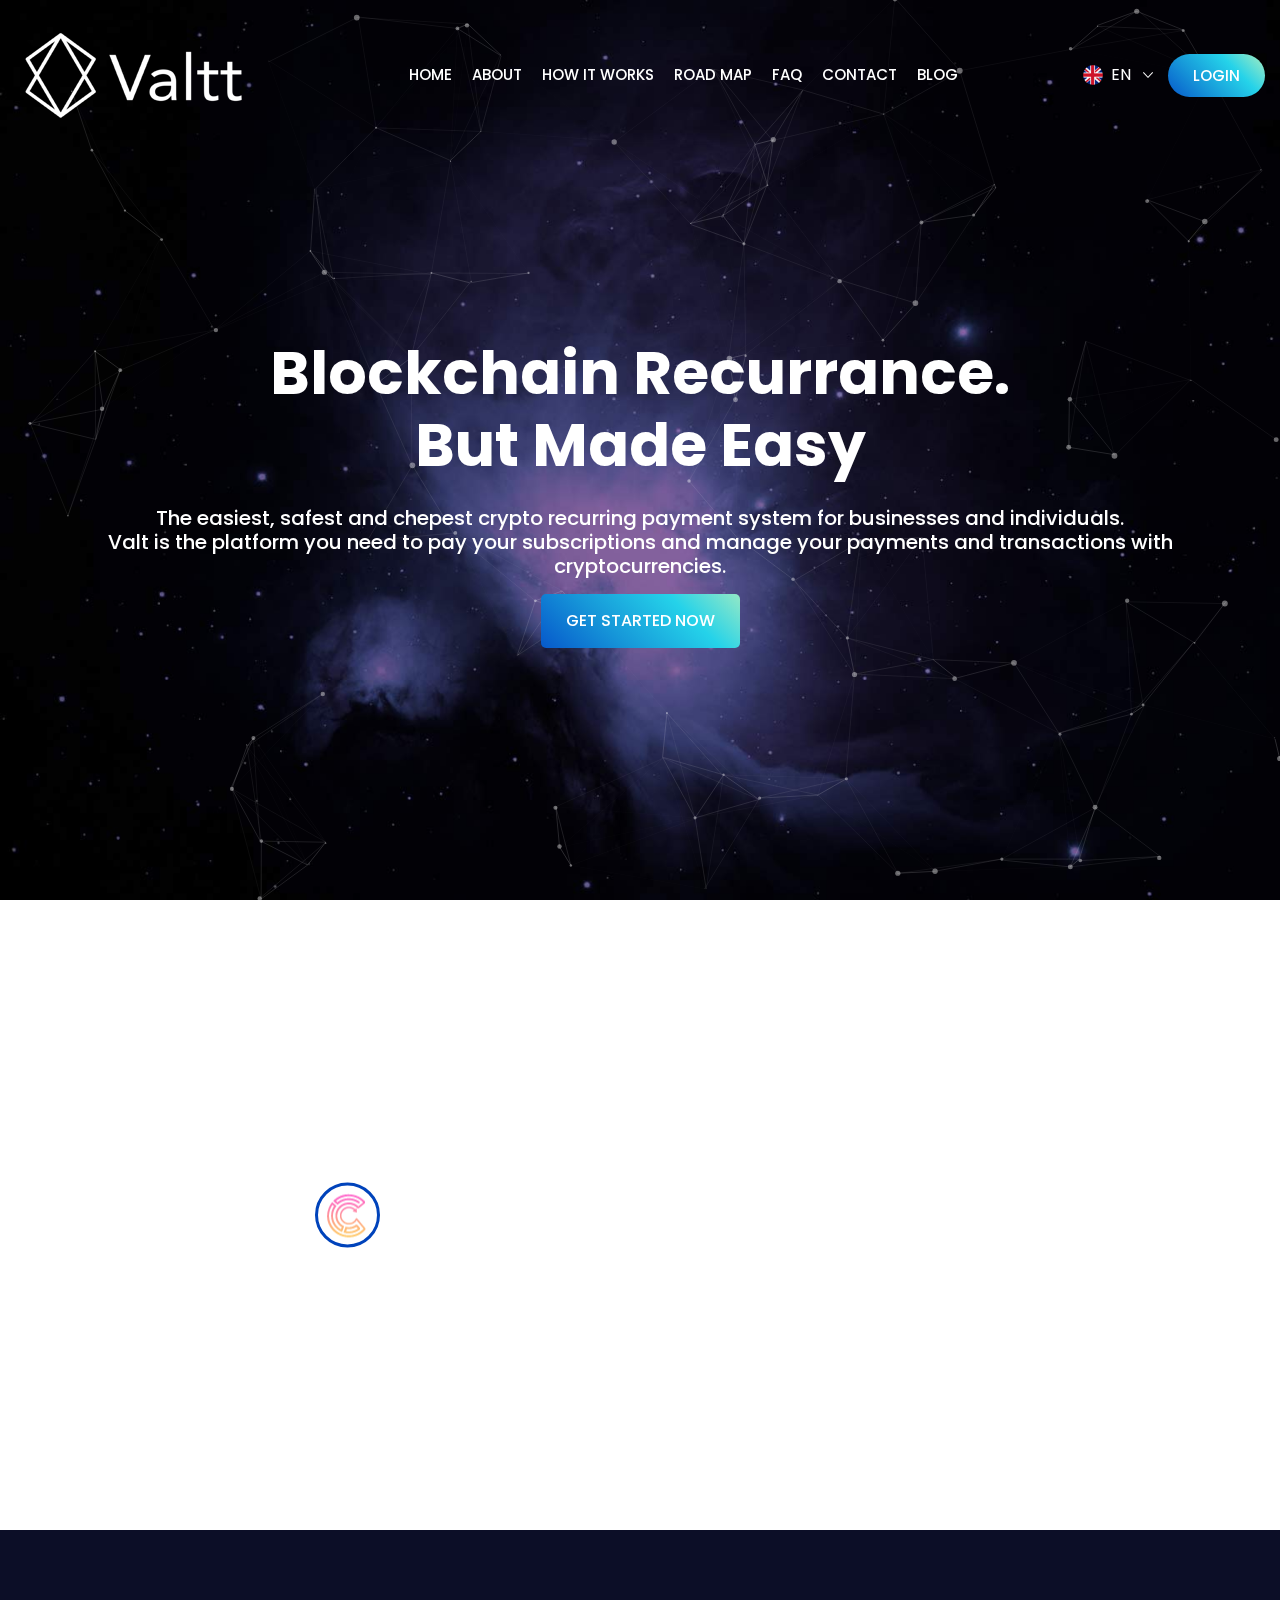
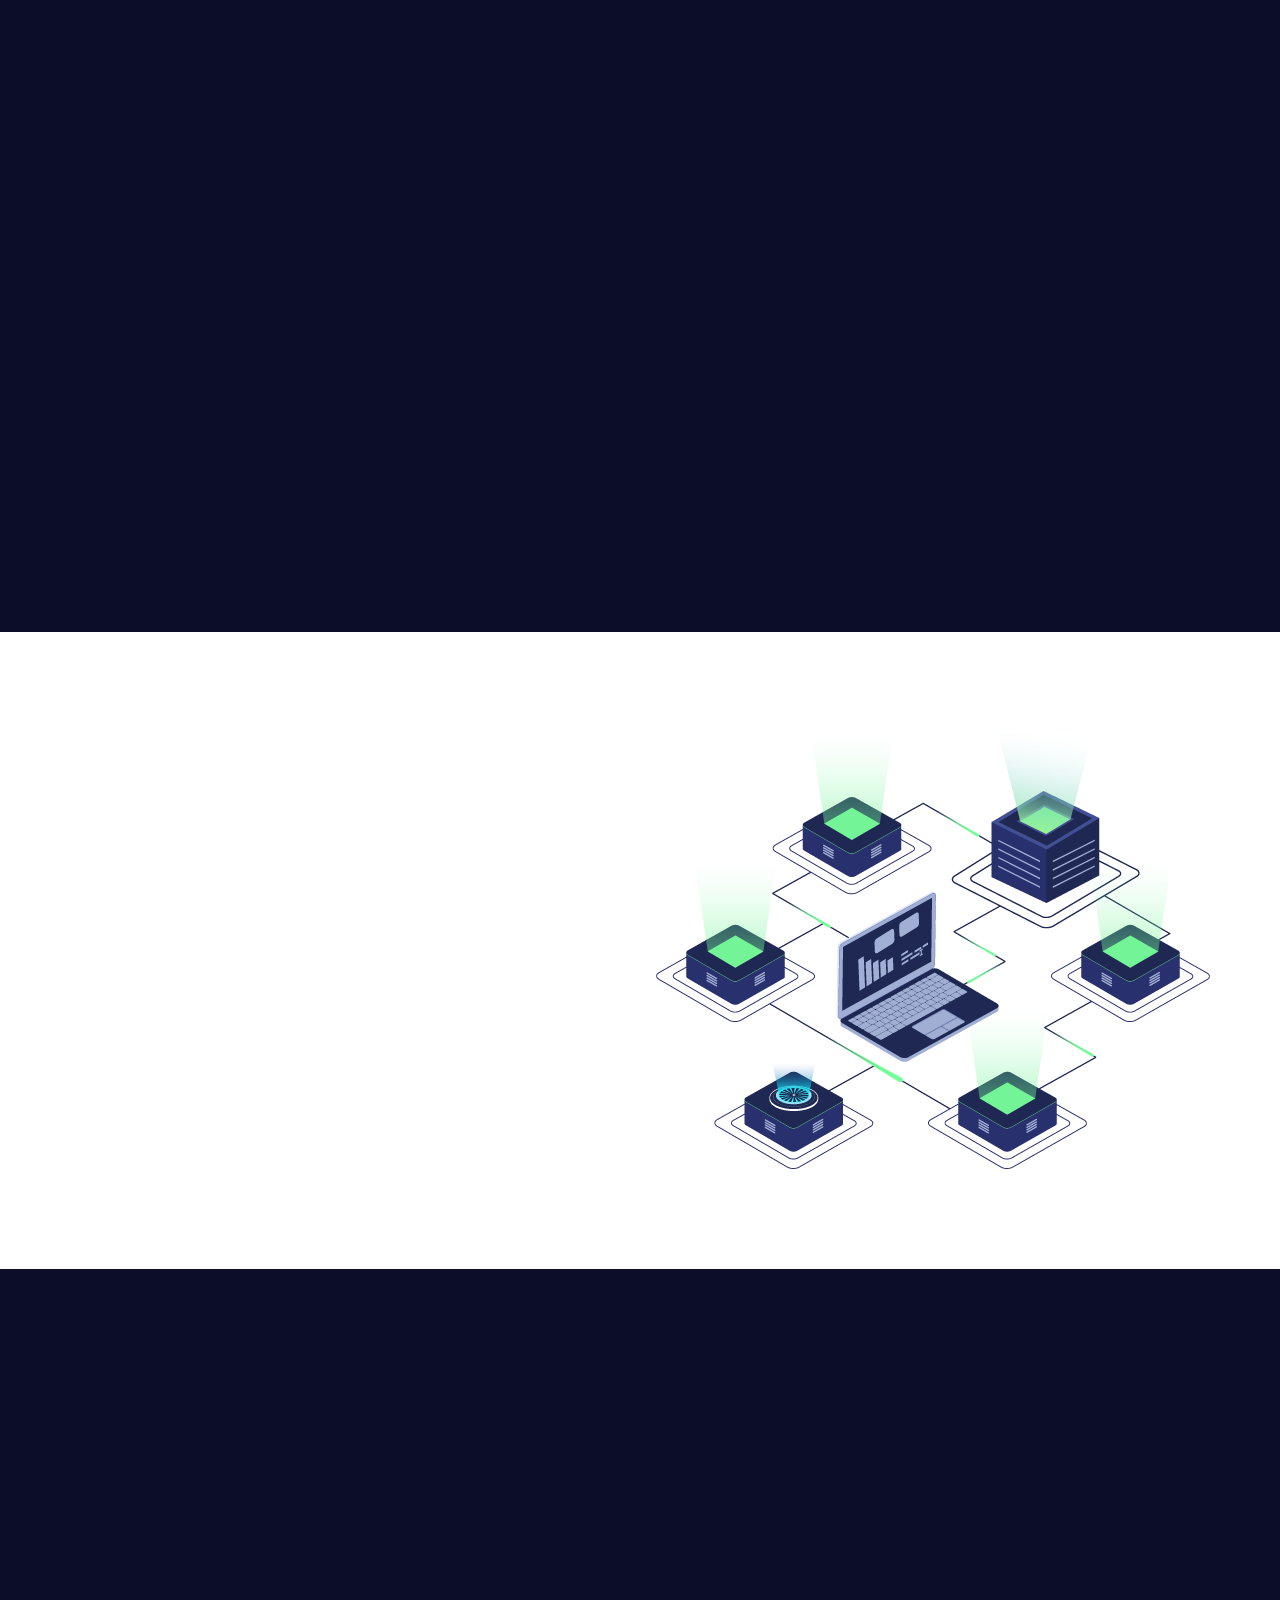
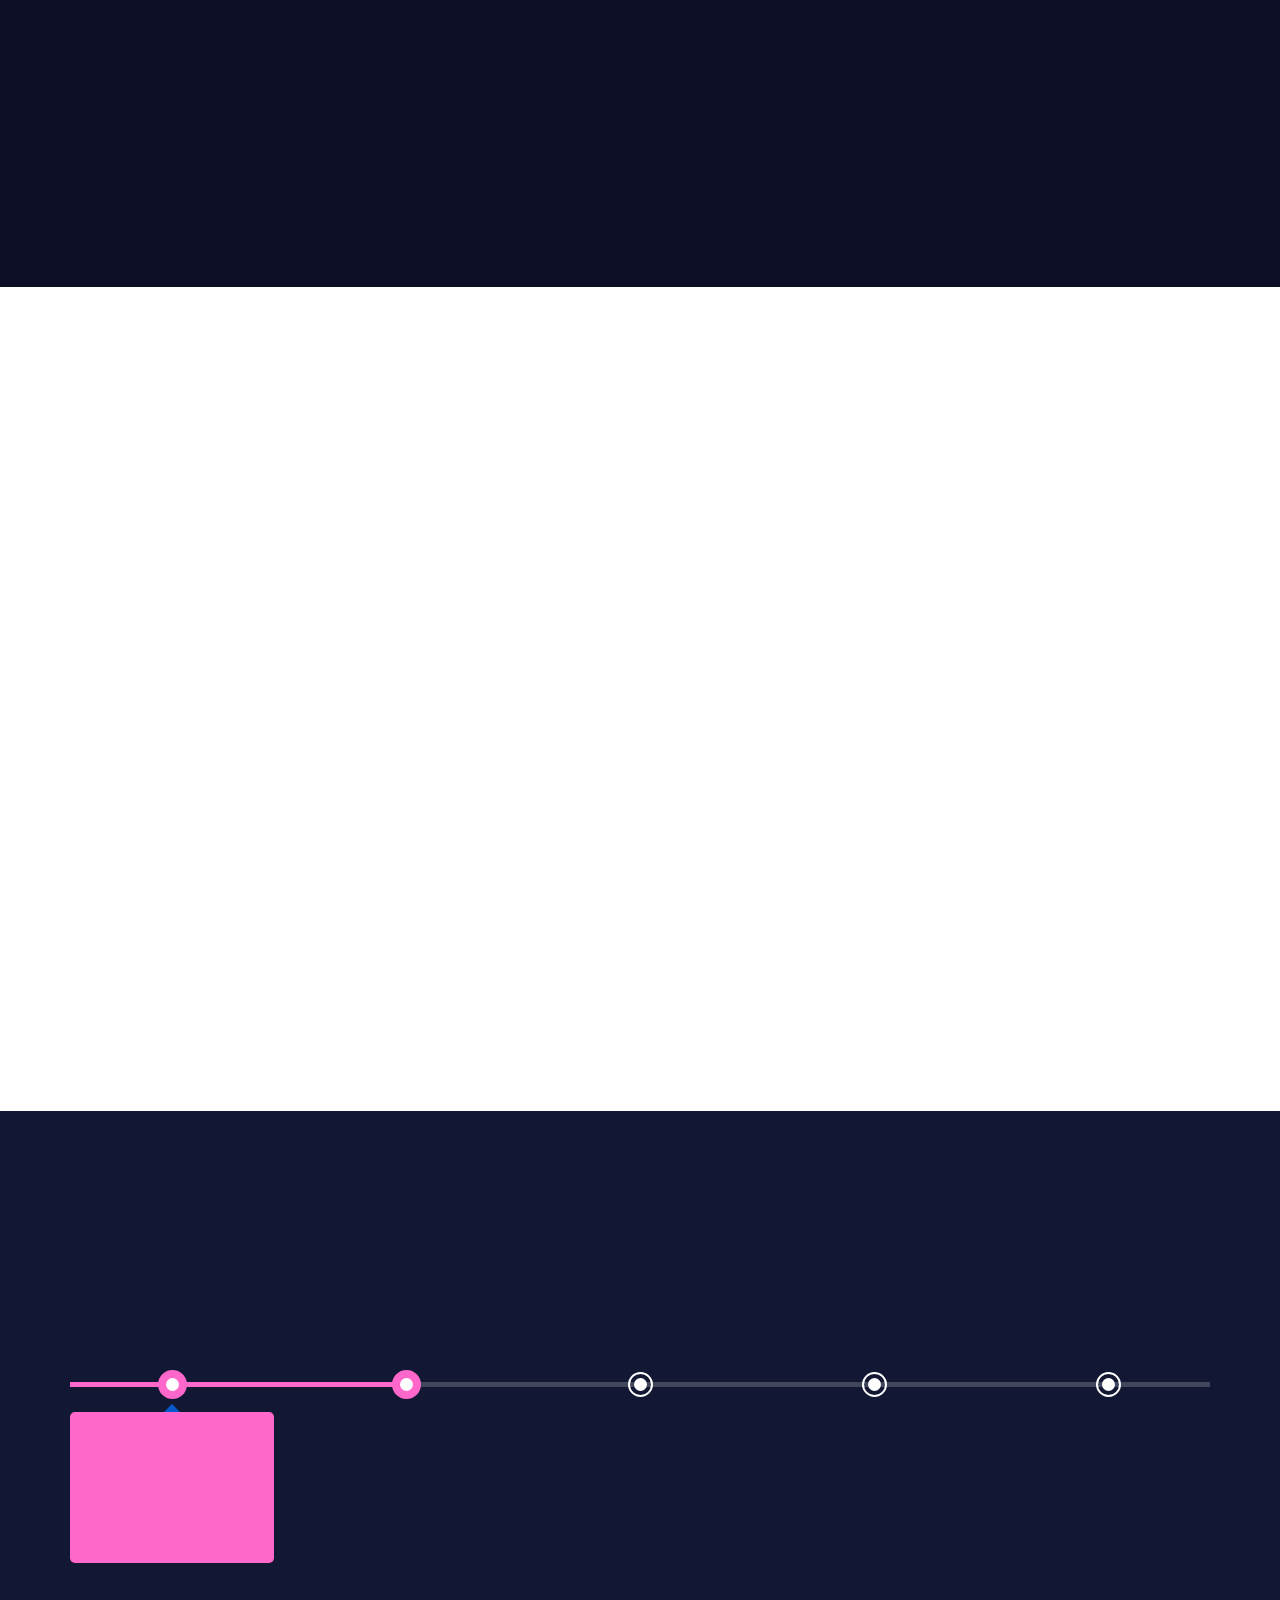
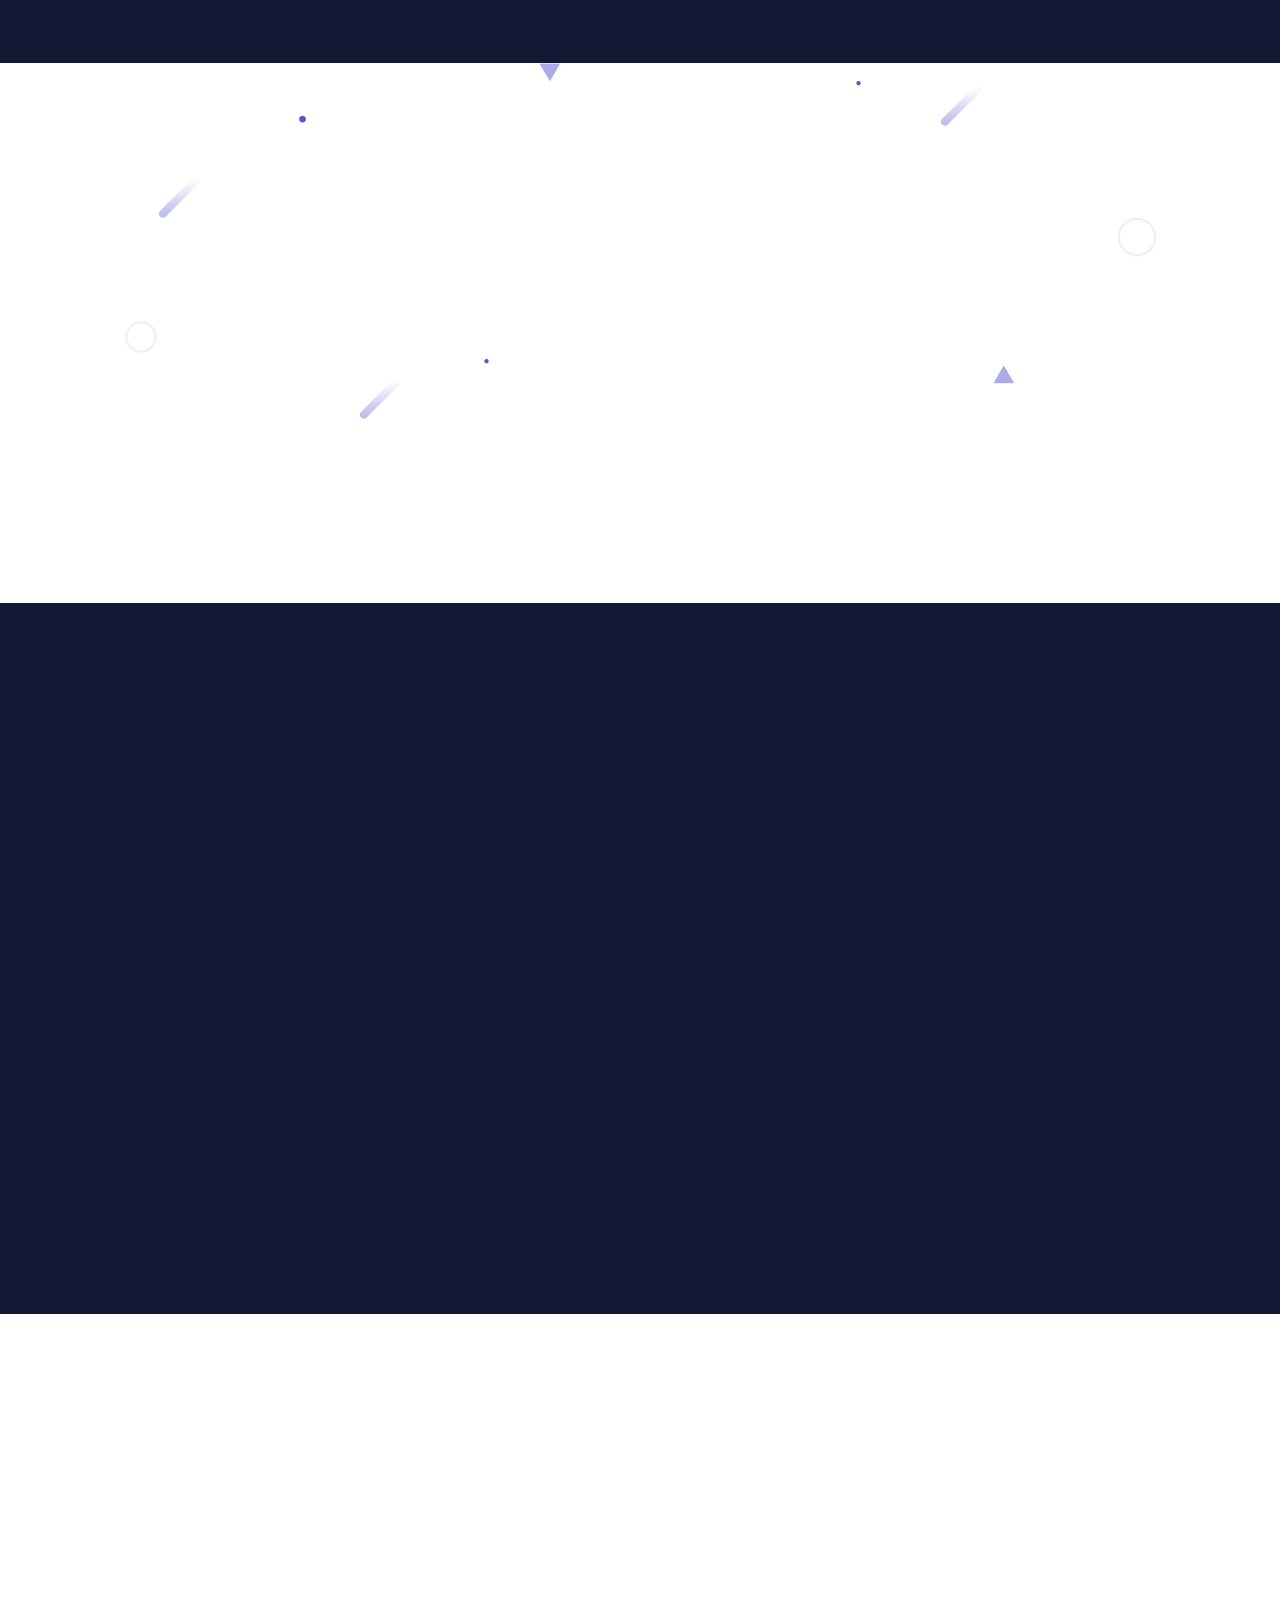
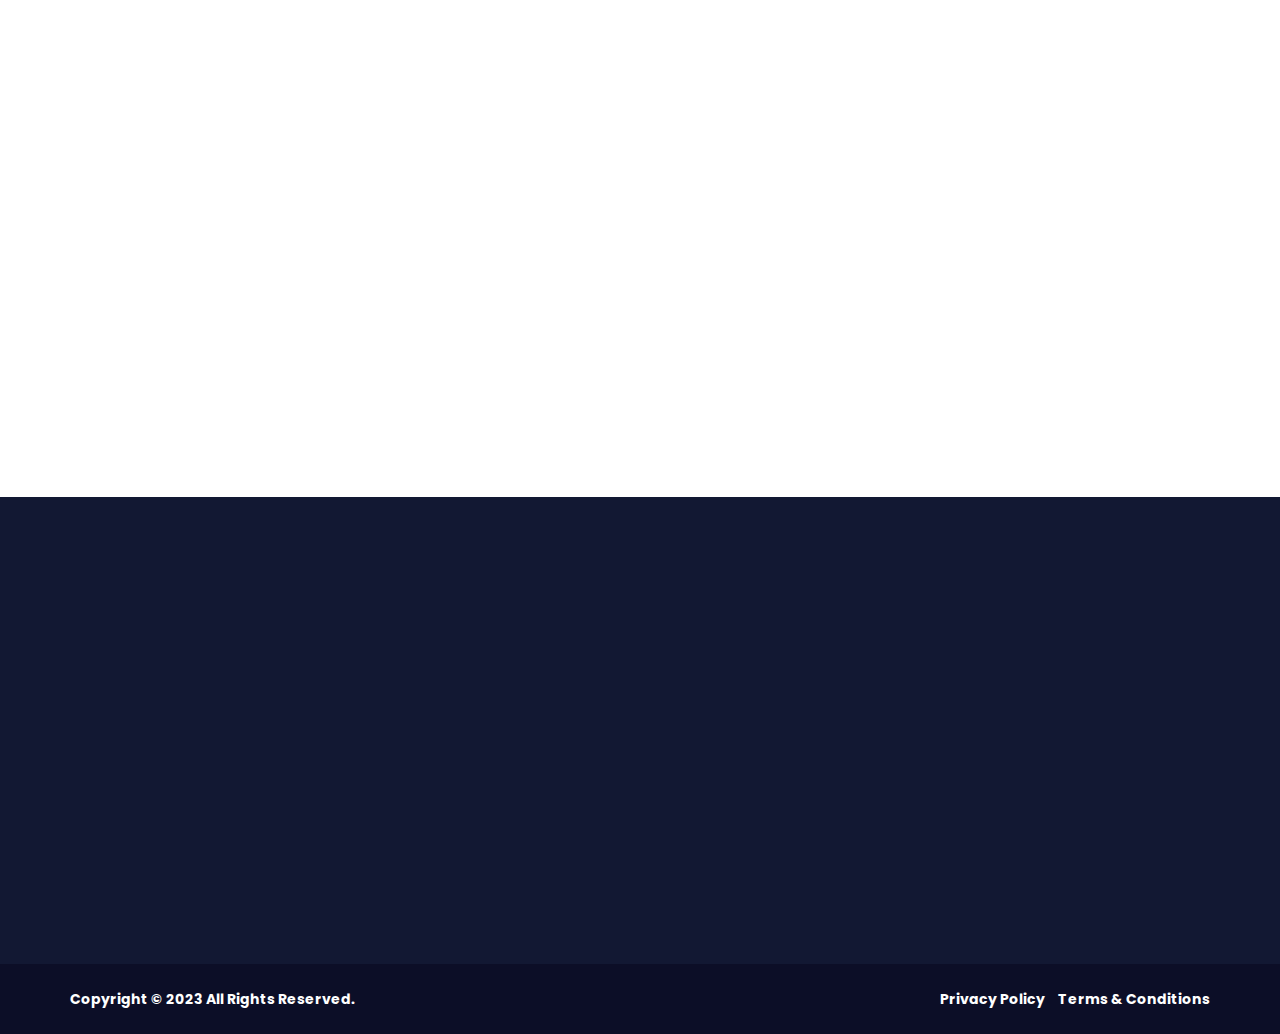
==== commit 674d425d: "Add files via upload" ====
--- a/index.html
+++ b/index.html
@@ -1056,6 +1056,8 @@
   <script src="assets/bootstrap/js/bootstrap.min.js"></script>
   <!-- owl-carousel min js  -->
   <script src="assets/owlcarousel/js/owl.carousel.min.js"></script>
+  <!-- magnific-popup min js  -->
+  <script src="assets/js/magnific-popup.min.js"></script>
   <!-- waypoints min js  -->
   <script src="assets/js/waypoints.min.js"></script>
   <!-- parallax js  -->
@@ -1072,7 +1074,6 @@
   <script src="assets/js/Chart.bundle.js"></script>
   <script src="assets/js/Chart.PieceLabel.min.js"></script>
   <script src="assets/js/chart_script.js"></script>
-  <script src="assets/js/spop.min.js"></script>
   <script src="assets/js/notification.js"></script>
   <!-- scripts js -->
   <script src="assets/js/scripts.js"></script>
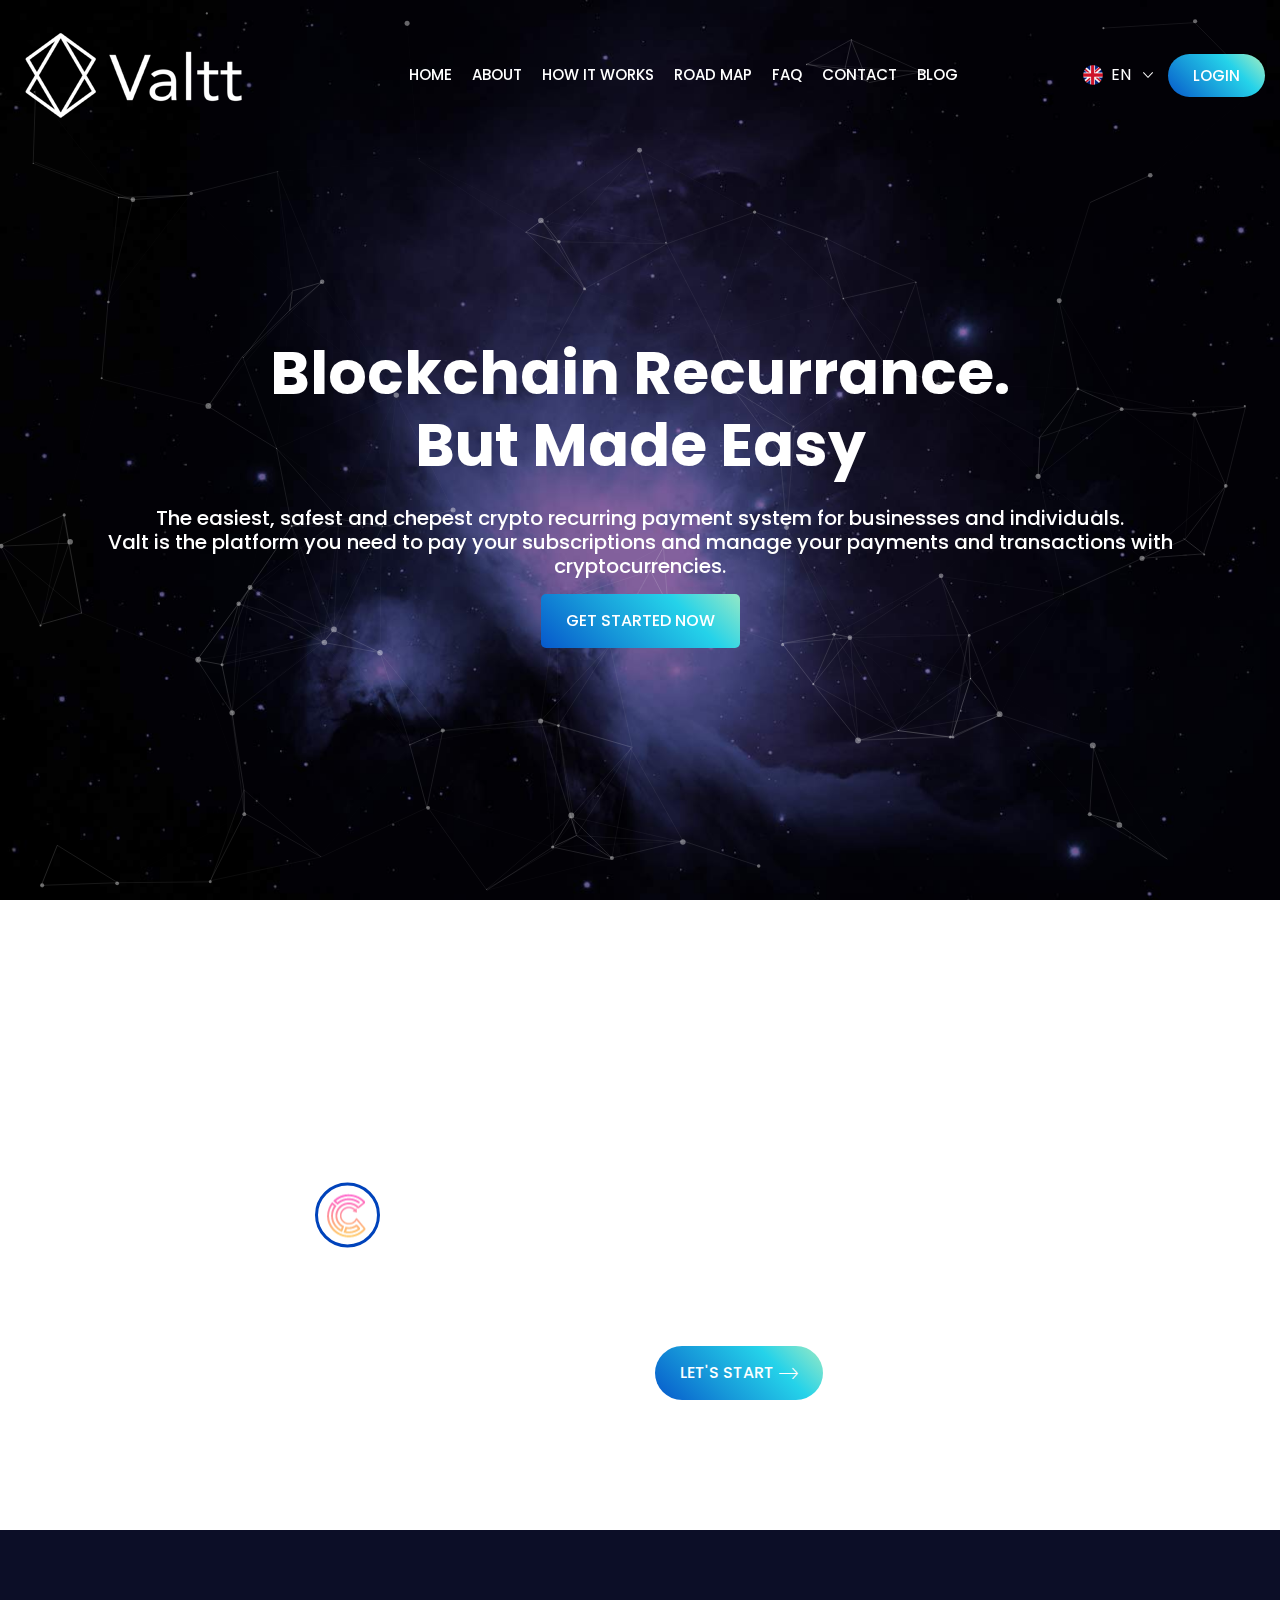
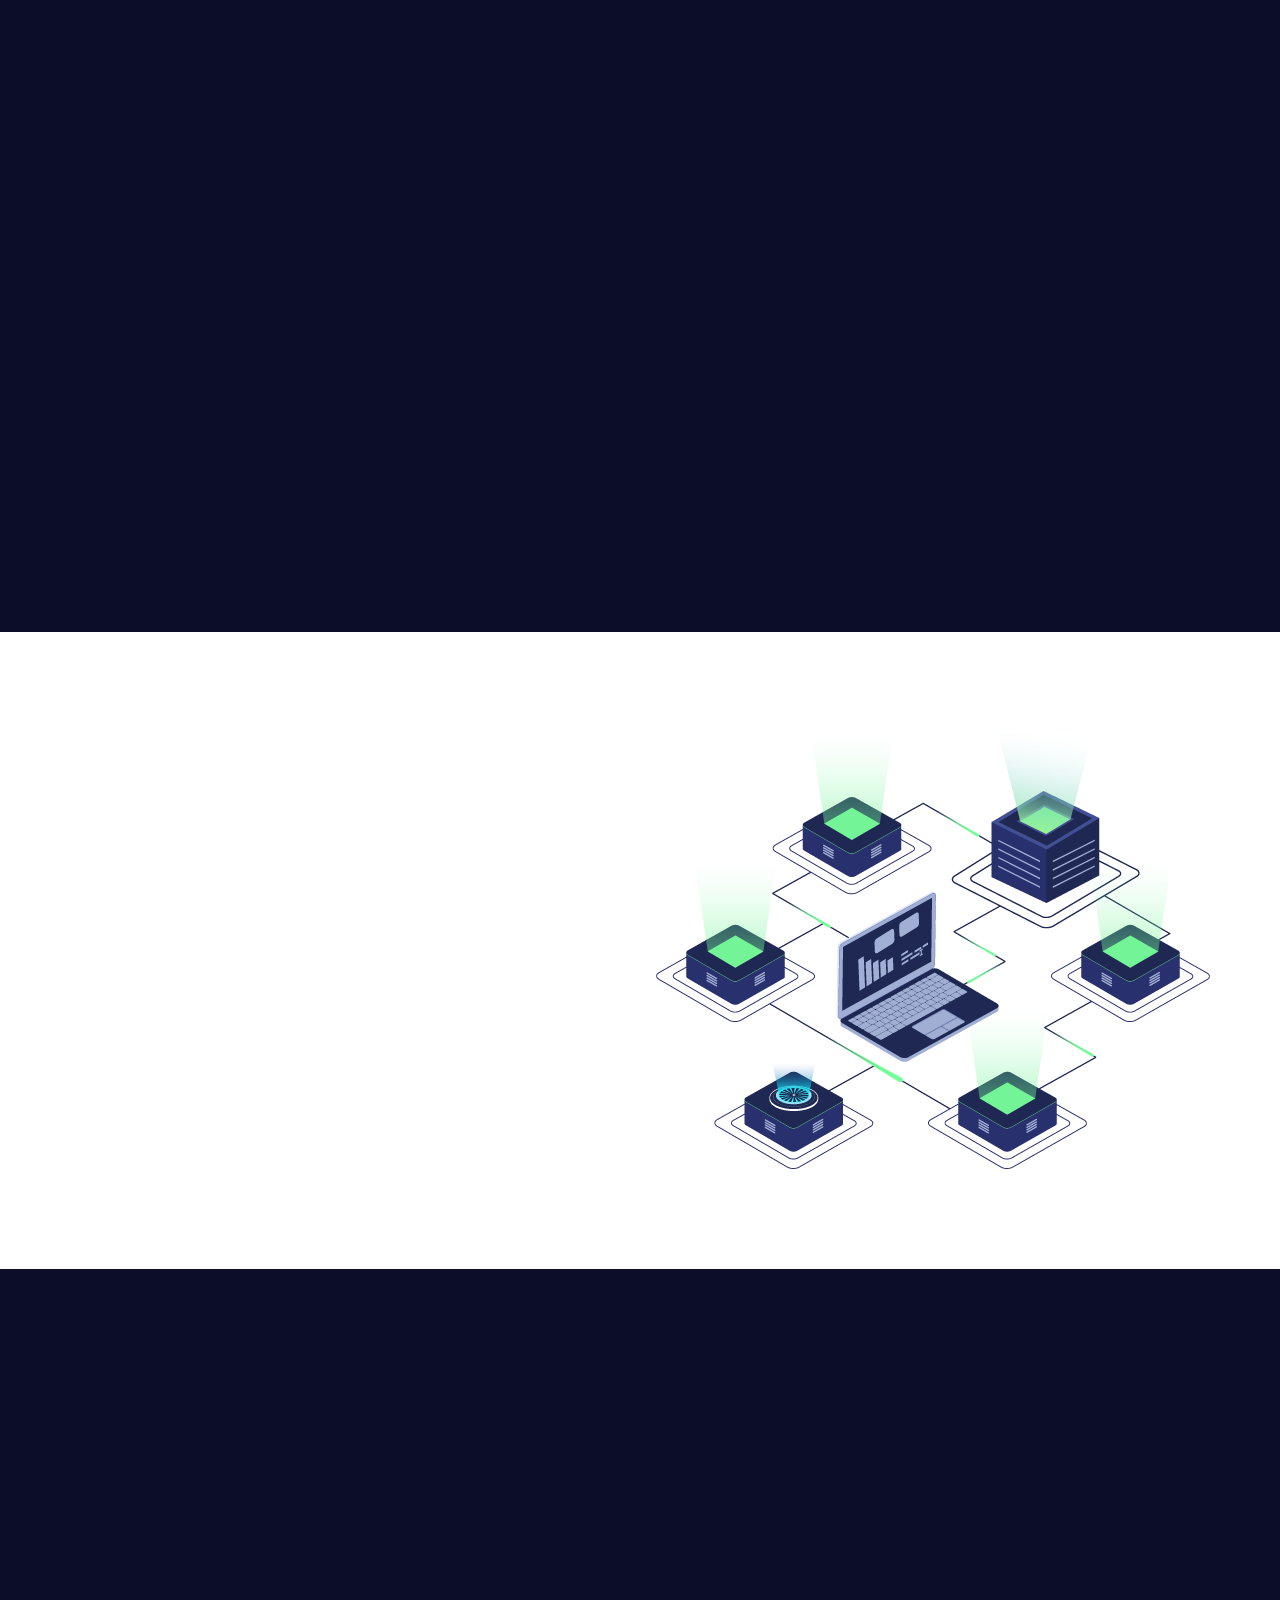
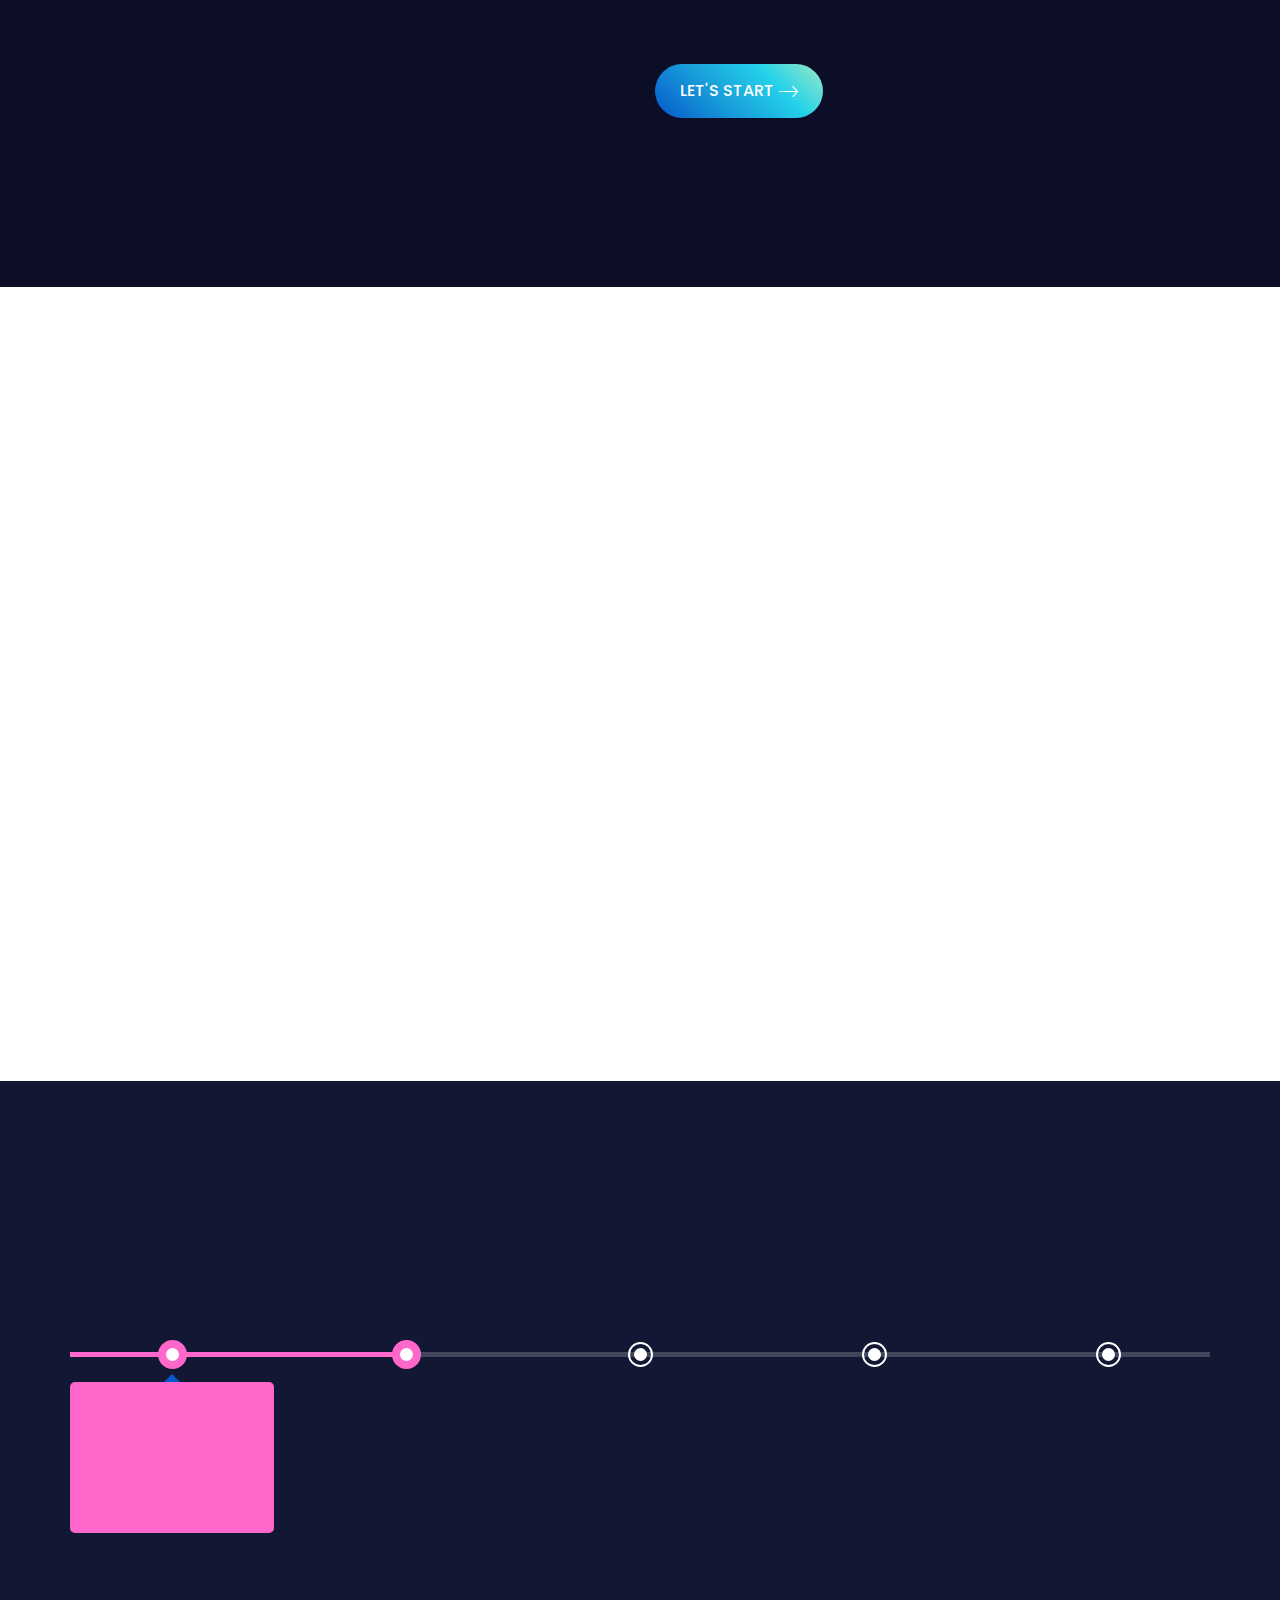
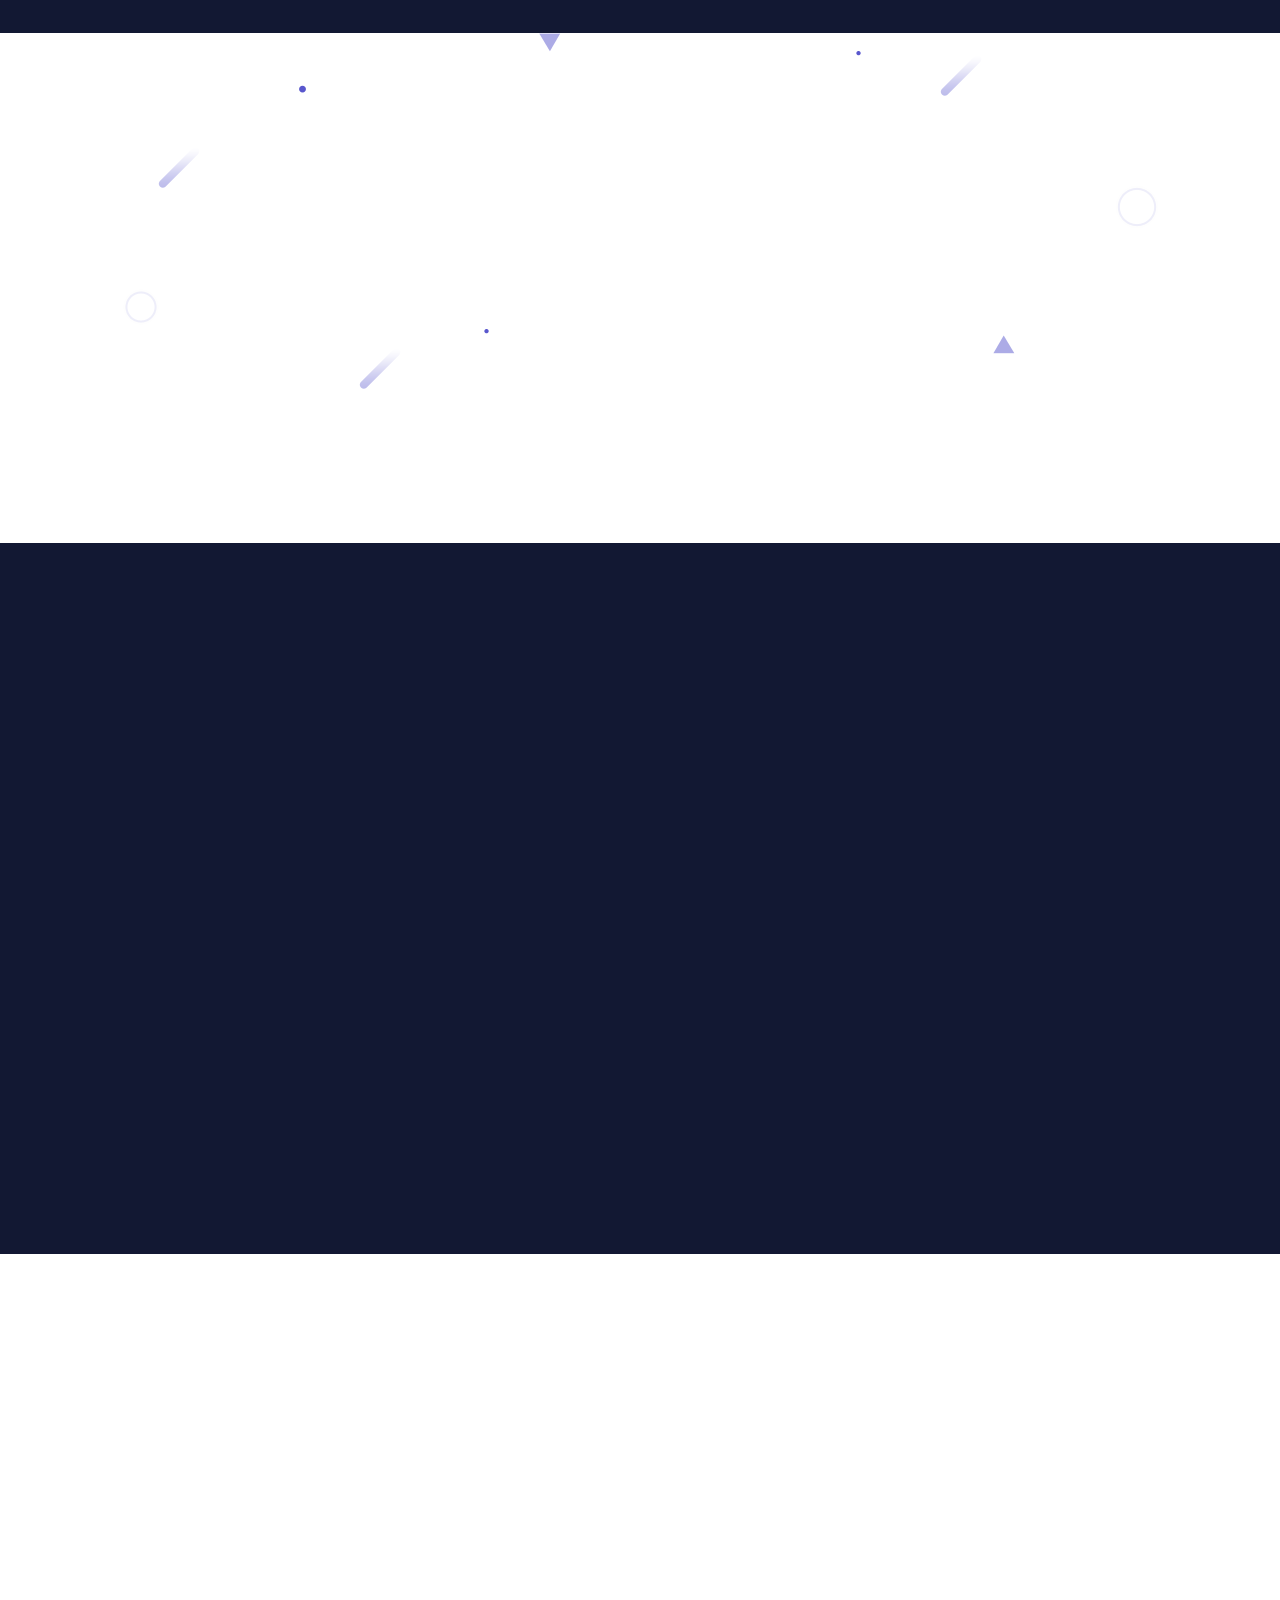
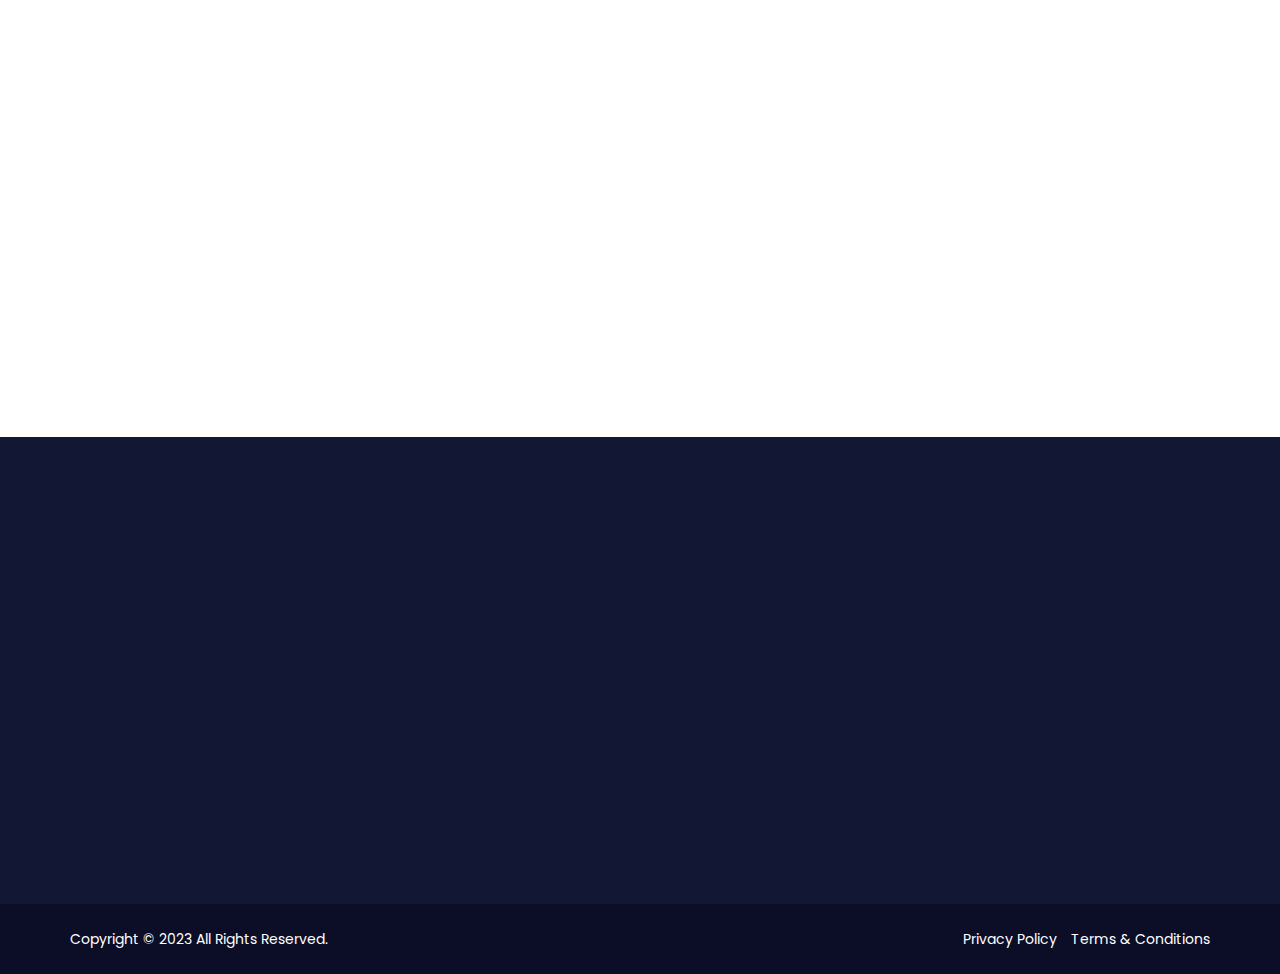
==== commit 5f9b5ad6: "Add files via upload" ====
--- a/index.html
+++ b/index.html
@@ -110,7 +110,7 @@
           <div class="banner_text_s2 text_md_center">
             <h1 class="animation text-white" data-animation="fadeInUp" data-animation-delay="1.1s"
               style="font-size: 60px;">
-              <strong>Blockchain Recurrance. <br> But Made Easy
+              <strong>Blockchain Recurrance. <br> But Made Easy </strong>
             </h1>
             <h5 class="animation presale_txt text-white" data-animation="fadeInUp" data-animation-delay="1.3s">
               The easiest, safest and chepest crypto recurring payment system for businesses and individuals.<br>
@@ -118,7 +118,7 @@
               cryptocurrencies. </mark>
             </h5>
             <div class="btn_group pt-2 pb-3 animation" data-animation="fadeInUp" data-animation-delay="1.4s">
-              <a href="#" class="btn btn-default btn">Get Started Now</a>
+              <a href="login.html" class="btn btn-default btn">Get Started Now</a>
             </div>
           </div>
         </div>
@@ -152,8 +152,7 @@
               fugiat nulla pariatur. Excepteur sint occaecat cupidatat non proident, sunt in culpa qui officia deserunt
               mollit anim id est laborum. </p>
           </div>
-          <a href="https://www.youtube.com/watch?v=ZE2HxTmxfrI" class="btn btn-default btn-radius video animation"
-            data-animation="fadeInUp" data-animation-delay="1s">Let's Start <i class="ion-ios-arrow-thin-right"></i></a>
+          <a class="btn btn-default btn-radius nav_item" href="login.html">Let's Start<i class="ion-ios-arrow-thin-right"></i></a>
         </div>
       </div>
     </div>
@@ -338,8 +337,7 @@
               finance with Valt.
             </p>
           </div>
-          <a href="https://www.youtube.com/watch?v=ZE2HxTmxfrI" class="btn btn-default btn-radius video animation"
-            data-animation="fadeInUp" data-animation-delay="1s">Let's Start <i class="ion-ios-arrow-thin-right"></i></a>
+          <a class="btn btn-default btn-radius nav_item" href="login.html">Let's Start<i class="ion-ios-arrow-thin-right"></i></a>
         </div>
       </div>
     </div>
@@ -496,7 +494,7 @@
               fugiat nulla pariatur. Excepteur sint occaecat cupidatat non proident, sunt in culpa qui officia deserunt
               mollit anim id est laborum. </p>
             <a href="about.html" class="btn btn-info box_shadow animation" data-animation="fadeInUp"
-              data-animation-delay="0.6s">Read More <i class="ion-ios-arrow-thin-right"></i></a>
+              data-animation-delay="0.6s">Visit Our Medium <i class="ion-ios-arrow-thin-right"></i></a>
           </div>
         </div>
       </div>
@@ -999,15 +997,11 @@
               Links</h4>
             <ul class="footer_link list_arrow">
               <li class="animation" data-animation="fadeInUp" data-animation-delay="0.2s"><a href="#">Home</a></li>
-              <li class="animation" data-animation="fadeInUp" data-animation-delay="0.4s"><a href="#about">About</a>
-              </li>
-              <li class="animation" data-animation="fadeInUp" data-animation-delay="0.3s"><a href="#how_it_works">How It
-                  Works</a></li>
-              <li class="animation" data-animation="fadeInUp" data-animation-delay="0.5s"><a href="#roadmap">Road
-                  Map</a></li>
+              <li class="animation" data-animation="fadeInUp" data-animation-delay="0.4s"><a href="#about">About</a></li>
+              <li class="animation" data-animation="fadeInUp" data-animation-delay="0.3s"><a href="#how_it_works">How It Works</a></li>
+              <li class="animation" data-animation="fadeInUp" data-animation-delay="0.5s"><a href="#roadmap">Road Map</a></li>
               <li class="animation" data-animation="fadeInUp" data-animation-delay="0.6s"><a href="#faq">FAQ</a></li>
-              <li class="animation" data-animation="fadeInUp" data-animation-delay="0.7s"><a href="#contact">Contact</a>
-              </li>
+              <li class="animation" data-animation="fadeInUp" data-animation-delay="0.7s"><a href="#contact">Contact</a></li>
               <li class="animation" data-animation="fadeInUp" data-animation-delay="0.8s"><a href="#">Blog</a></li>
             </ul>
           </div>
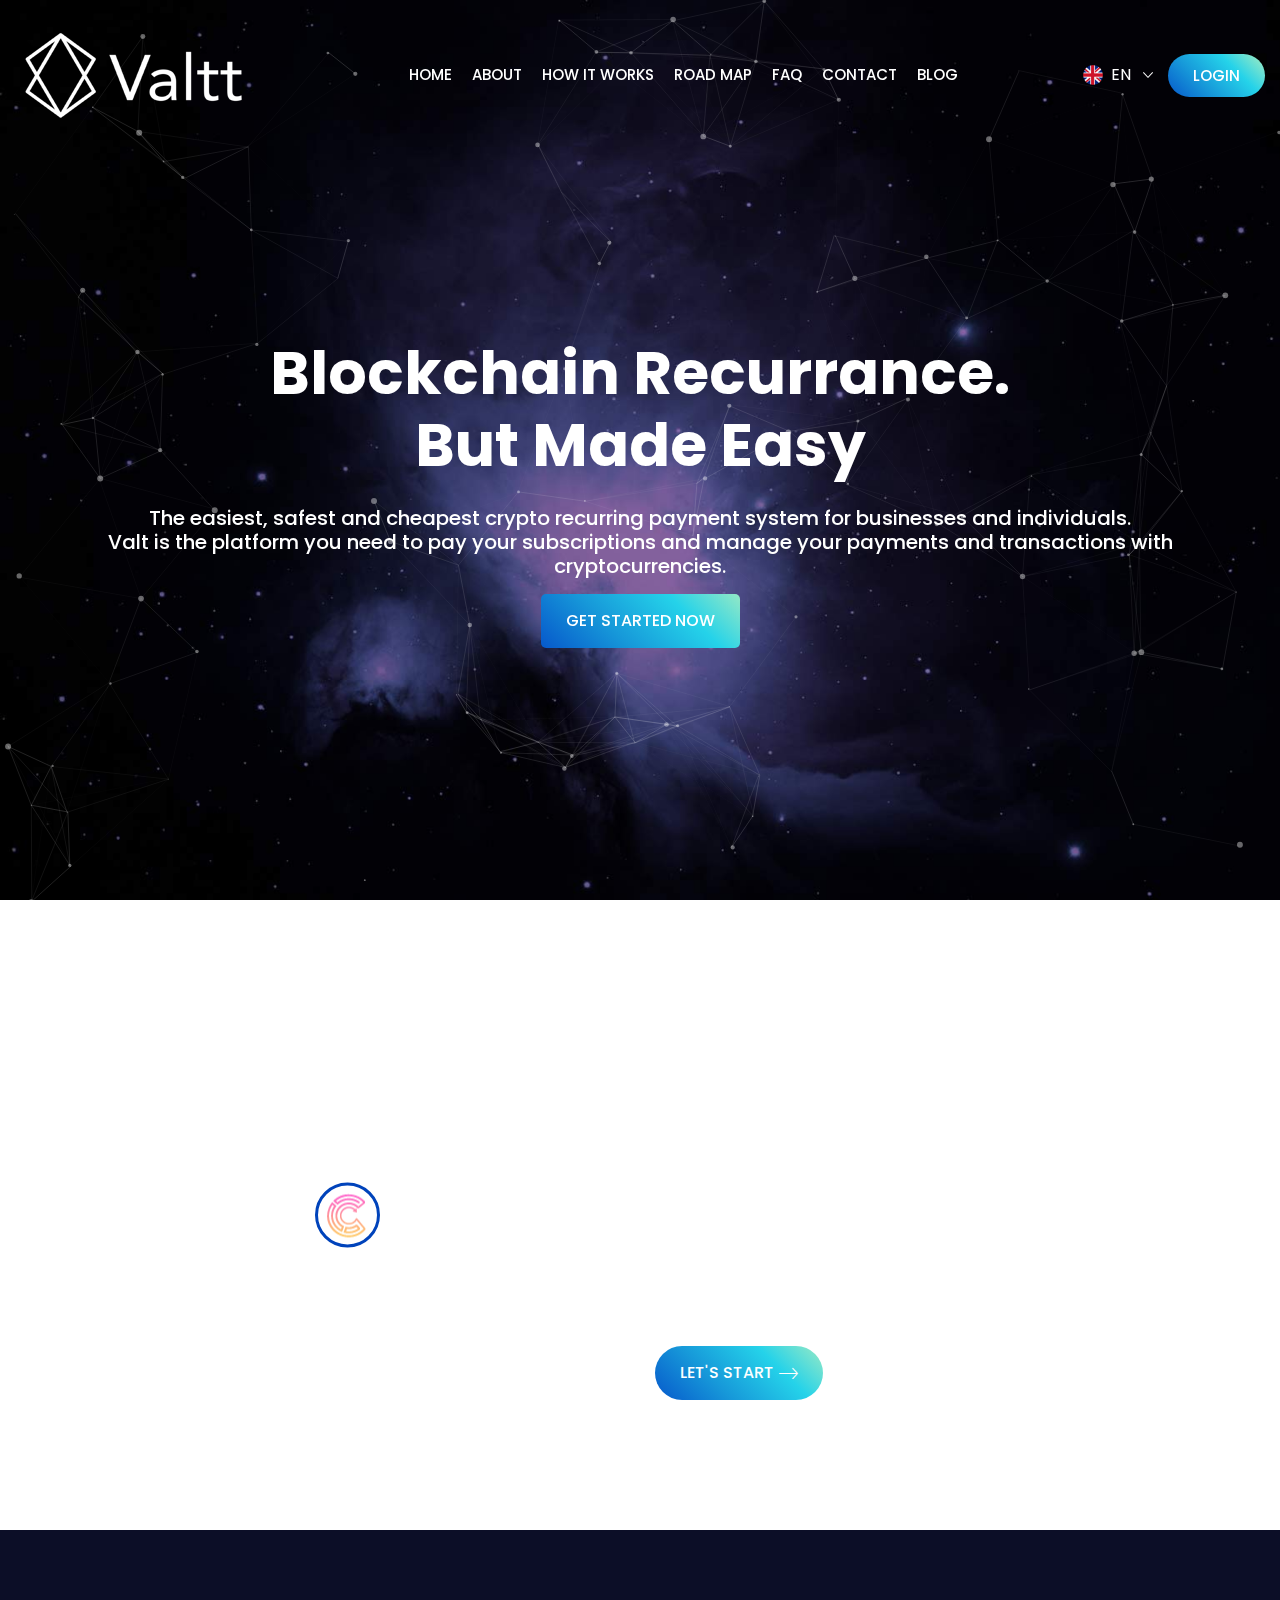
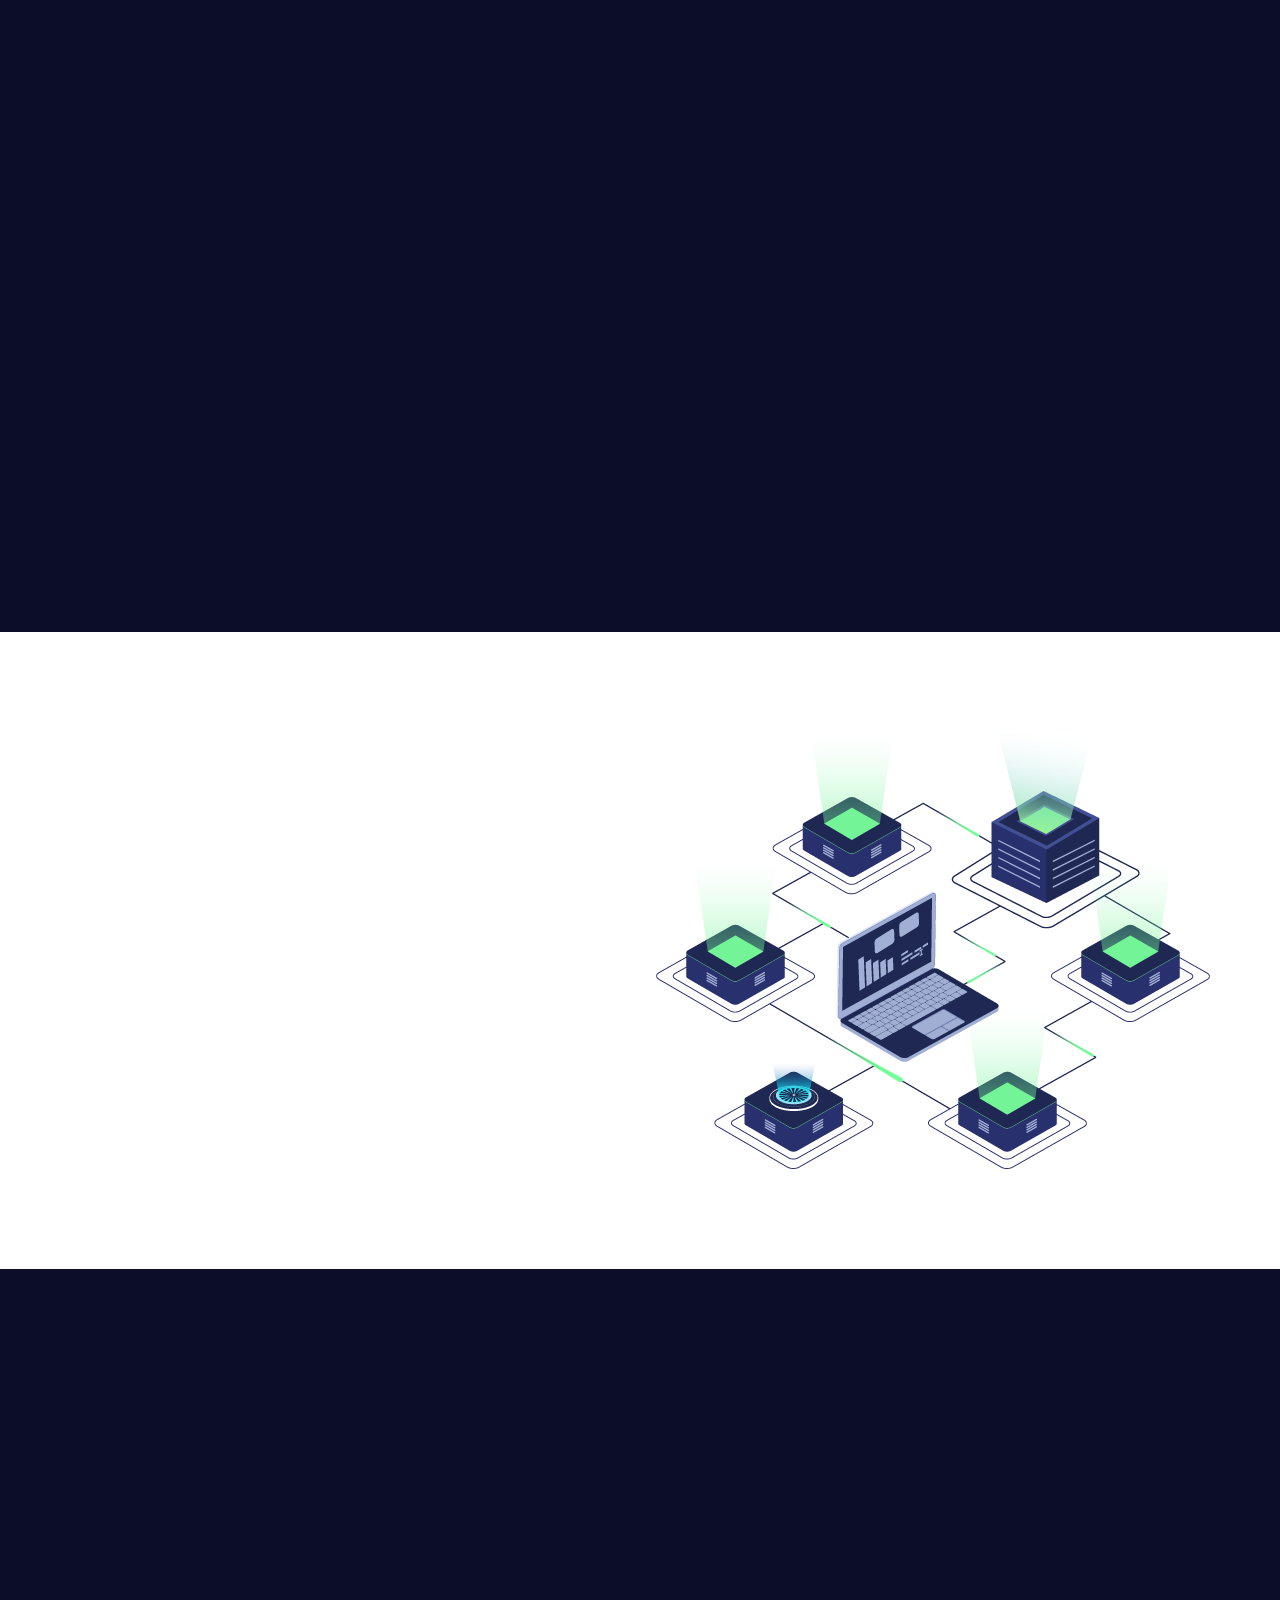
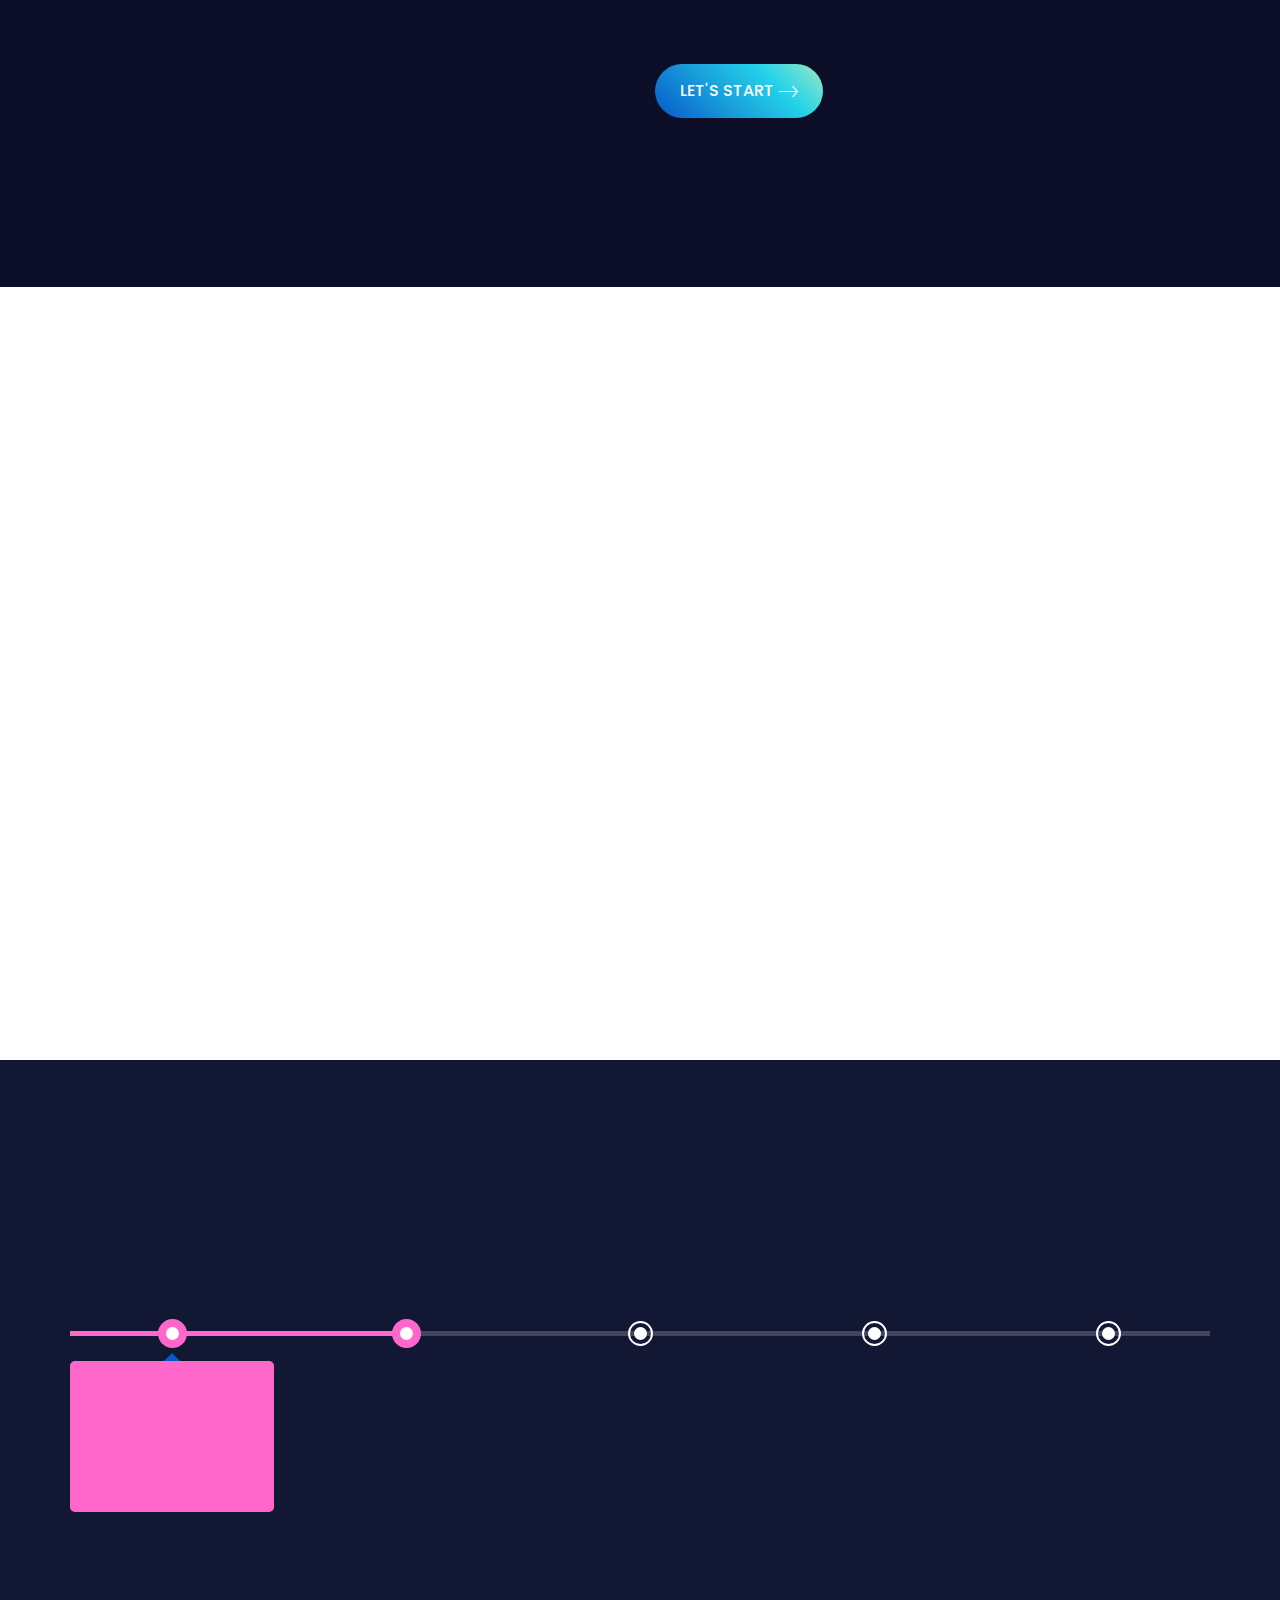
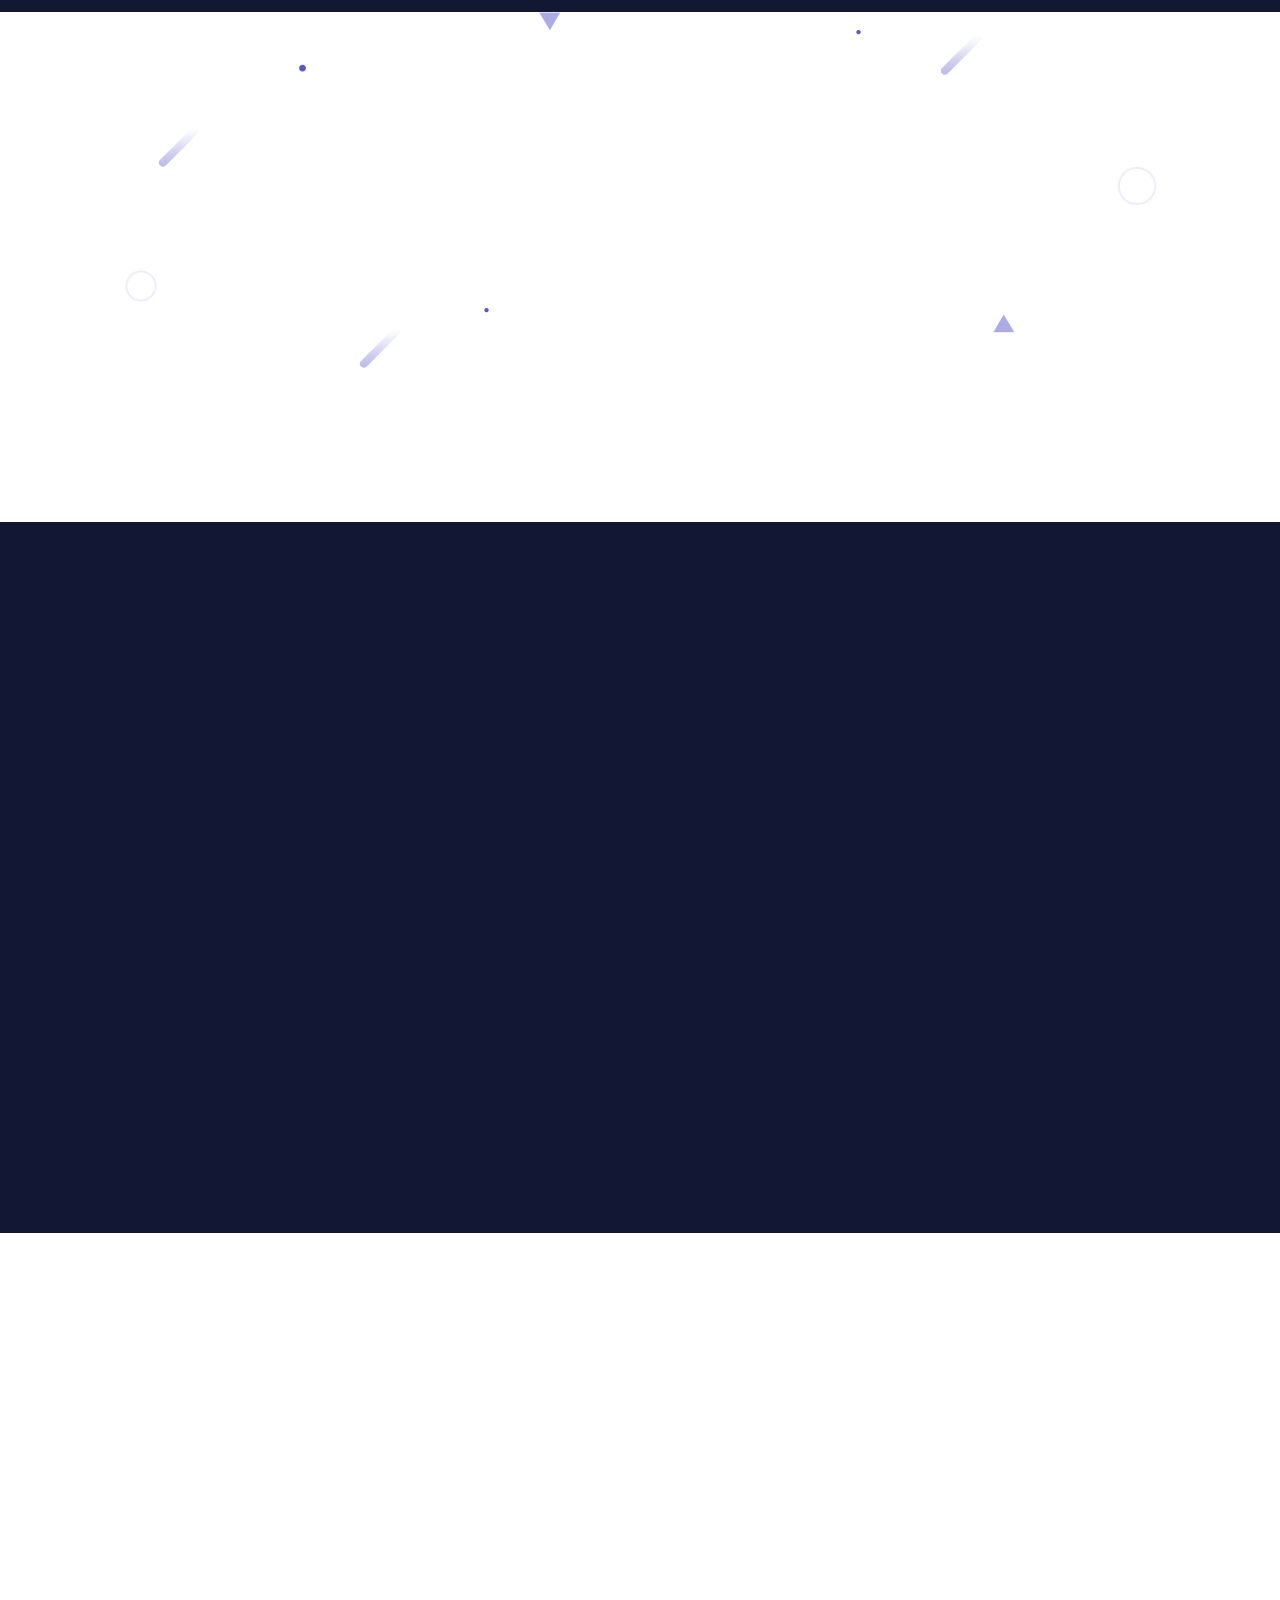
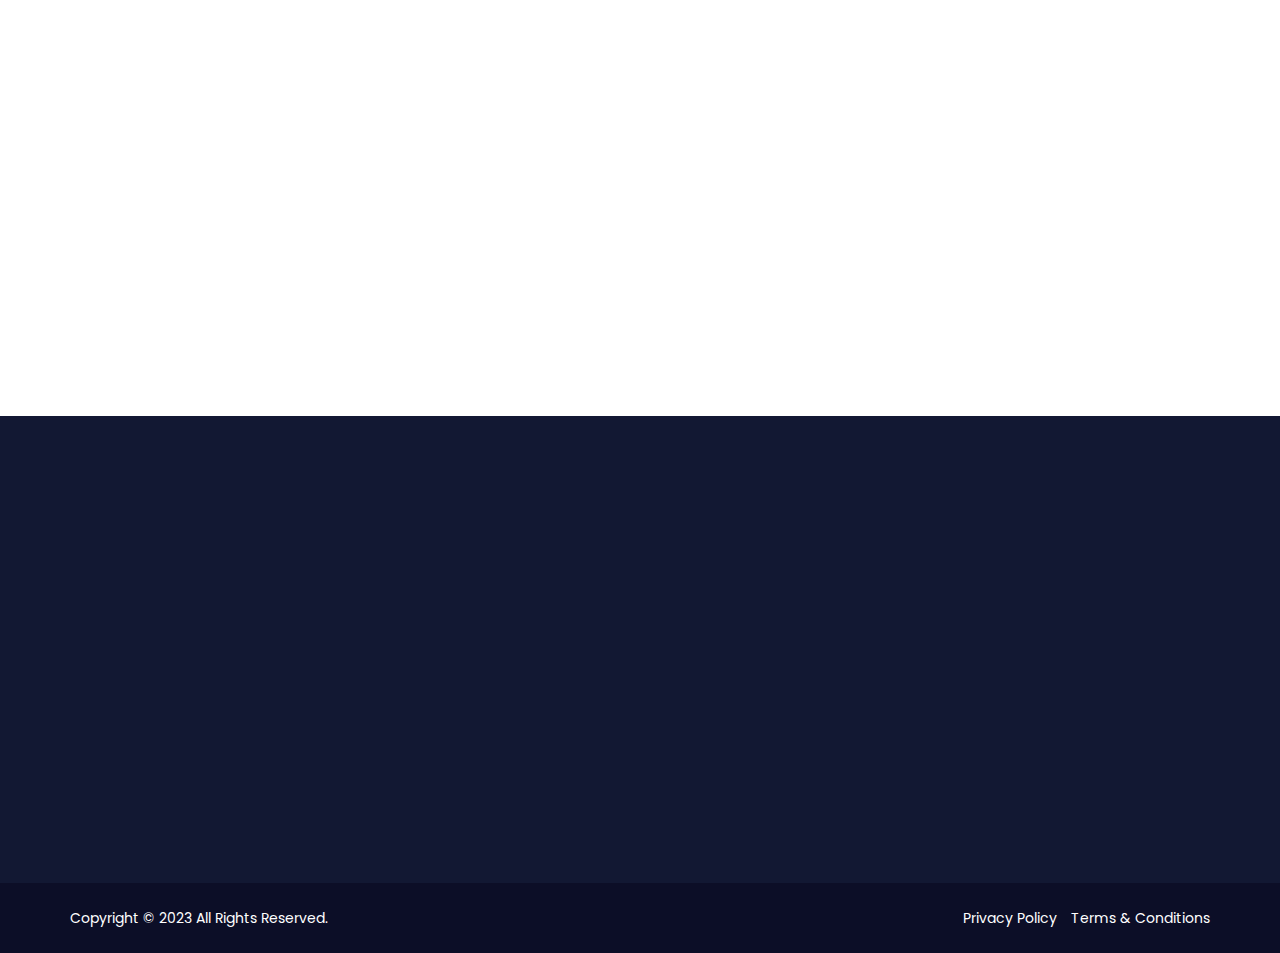
==== commit 84b1dc41: "Add files via upload" ====
--- a/index.html
+++ b/index.html
@@ -55,8 +55,7 @@
       <nav class="navbar navbar-expand-lg">
         <a class="navbar-brand page-scroll animation" href="#home_section" data-animation="fadeInDown"
           data-animation-delay="1s">
-          <img class="logo_light" src="assets/image/image.png" alt="logo" />
-          <img class="logo_dark" src="assets/image/image.png" alt="logo" />
+          <img class="logo" src="assets/image/image.png" alt="logo" />
         </a>
         <button class="navbar-toggler animation" type="button" data-toggle="collapse"
           data-target="#navbarSupportedContent" aria-controls="navbarSupportedContent" aria-expanded="false"
@@ -113,7 +112,7 @@
               <strong>Blockchain Recurrance. <br> But Made Easy </strong>
             </h1>
             <h5 class="animation presale_txt text-white" data-animation="fadeInUp" data-animation-delay="1.3s">
-              The easiest, safest and chepest crypto recurring payment system for businesses and individuals.<br>
+              The easiest, safest and cheapest crypto recurring payment system for businesses and individuals.<br>
               Valt is the platform you need to pay your subscriptions and manage your payments and transactions with
               cryptocurrencies. </mark>
             </h5>
@@ -134,9 +133,9 @@
         <div class="col-lg-6 col-md-12 col-sm-12">
           <div class="text-center res_md_mb_30 res_sm_mb_20">
             <img class="animation" data-animation="zoomIn" data-animation-delay="0.2s"
-              src="assets/images/about_img4.png" alt="aboutimg4" />
+              src="assets/images/about_img4.png" alt="image" />
             <div class="about_logo_icon">
-              <img src="assets/images/about_icon.png" alt="about_icon" />
+              <img src="assets/images/about_icon.png" alt="image" />
             </div>
           </div>
         </div>
@@ -176,7 +175,7 @@
         <div class="col-lg-4 col-md-6 col-sm-12">
           <div class="box_wrapper animation" data-animation="fadeInUp" data-animation-delay="0.2s">
             <div class="icon_box">
-              <img src="assets/images/secure-storage.png" alt="secure-storage" />
+              <img src="assets/images/Protection.png" alt="image" />
             </div>
             <div class="box_desc">
               <h4>No Lock Of Funds</h4>
@@ -187,7 +186,7 @@
         <div class="col-lg-4 col-md-6 col-sm-12">
           <div class="box_wrapper animation" data-animation="fadeInUp" data-animation-delay="0.4s">
             <div class="icon_box">
-              <img src="assets/images/mobile-app.png" alt="mobile-app" />
+              <img src="assets/images/Protection.png" alt="image" />
             </div>
             <div class="box_desc">
               <h4>Low fees</h4>
@@ -198,7 +197,7 @@
         <div class="col-lg-4 col-md-6 col-sm-12">
           <div class="box_wrapper animation" data-animation="fadeInUp" data-animation-delay="0.6s">
             <div class="icon_box">
-              <img src="assets/images/exchange-service.png" alt="exchange-service" />
+              <img src="assets/images/Protection.png" alt="image" />
             </div>
             <div class="box_desc">
               <h4>Multi-Currency Support</h4>
@@ -209,7 +208,7 @@
         <div class="col-lg-4 col-md-6 col-sm-12">
           <div class="box_wrapper animation" data-animation="fadeInUp" data-animation-delay="0.8s">
             <div class="icon_box">
-              <img src="assets/images/investment-projects.png" alt="investment-projects" />
+              <img src="assets/images/Protection.png" alt="image" />
             </div>
             <div class="box_desc">
               <h4>Dedicated Customer Support</h4>
@@ -220,7 +219,7 @@
         <div class="col-lg-4  col-md-6 col-sm-12">
           <div class="box_wrapper animation" data-animation="fadeInUp" data-animation-delay="1.0s">
             <div class="icon_box">
-              <img src="assets/images/global-system.png" alt="global-system" />
+              <img src="assets/images/Protection.png" alt="image" />
             </div>
             <div class="box_desc">
               <h4>Seamless Integration</h4>
@@ -231,7 +230,7 @@
         <div class="col-lg-4 col-md-6 col-sm-12">
           <div class="box_wrapper animation" data-animation="fadeInUp" data-animation-delay="1.2s">
             <div class="icon_box">
-              <img src="assets/images/analysis-planning.png" alt="analysis-planning" />
+              <img src="assets/images/Protection.png" alt="image" />
             </div>
             <div class="box_desc">
               <h4>Secure</h4>
@@ -308,7 +307,7 @@
         </div>
         <div class="col-lg-6 col-md-12 col-sm-12">
           <div class="text-center res_md_mt_50 res_sm_mt_20">
-            <img src="assets/images/investment_network.png" alt="investment_network" />
+            <img src="assets/images/investment_network.png" alt="image" />
           </div>
         </div>
       </div>
@@ -323,7 +322,7 @@
         <div class="col-lg-6 col-md-12 col-sm-12">
           <div class="text_md_center">
             <img class="animation" data-animation="zoomIn" data-animation-delay="0.2s"
-              src="assets/images/about_img2.png" alt="aboutimg2" />
+              src="assets/images/about_img2.png" alt="image" />
           </div>
         </div>
         <div class="col-lg-6 col-md-12 col-sm-12 res_md_mt_30 res_sm_mt_20">
@@ -363,7 +362,7 @@
         <div class="col-lg-4 col-md-6 col-sm-12">
           <div class="box_wrap radius_box bg-white text-center animation" data-animation="fadeInUp"
             data-animation-delay="0.6s">
-            <img src="assets/images/wc_icon1.png" alt="wc_icon1" />
+            <img src="assets/images/Protection.png" alt="image" />
             <h4>Lorem ipsum</h4>
             <p>Lorem ipsum dolor sit amet, consectetur adipiscing elit,
               sed do eiusmod tempor incididunt ut labore et dolore magna aliqua. Ut enim ad minim veniam, quis nostrud
@@ -374,7 +373,7 @@
         <div class="col-lg-4 col-md-6 col-sm-12">
           <div class="box_wrap radius_box bg-white text-center animation" data-animation="fadeInUp"
             data-animation-delay="0.8s">
-            <img src="assets/images/wc_icon2.png" alt="wc_icon2" />
+            <img src="assets/images/Protection.png" alt="image" />
             <h4>Lorem ipsum</h4>
             <p>Lorem ipsum dolor sit amet, consectetur adipiscing elit,
               sed do eiusmod tempor incididunt ut labore et dolore magna aliqua. Ut enim ad minim veniam, quis nostrud
@@ -385,7 +384,7 @@
         <div class="col-lg-4 offset-lg-0 col-md-6 offset-md-3 col-sm-12">
           <div class="box_wrap radius_box bg-white text-center animation" data-animation="fadeInUp"
             data-animation-delay="1s">
-            <img src="assets/images/wc_icon3.png" alt="wc_icon3" />
+            <img src="assets/images/Protection.png" alt="image" />
             <h4>Lorem ipsum</h4>
             <p>Lorem ipsum dolor sit amet, consectetur adipiscing elit,
               sed do eiusmod tempor incididunt ut labore et dolore magna aliqua. Ut enim ad minim veniam, quis nostrud
@@ -983,7 +982,7 @@
           <div class="col-lg-4 col-md-12">
             <div class="footer_logo mb-3 animation" data-animation="fadeInUp" data-animation-delay="0.2s">
               <a href="#home_section" class="page-scroll">
-                <img alt="logo" src="assets/image/image.png">
+                <img class="logo" alt="logo" src="assets/image/image.png">
               </a>
             </div>
             <div class="footer_desc">
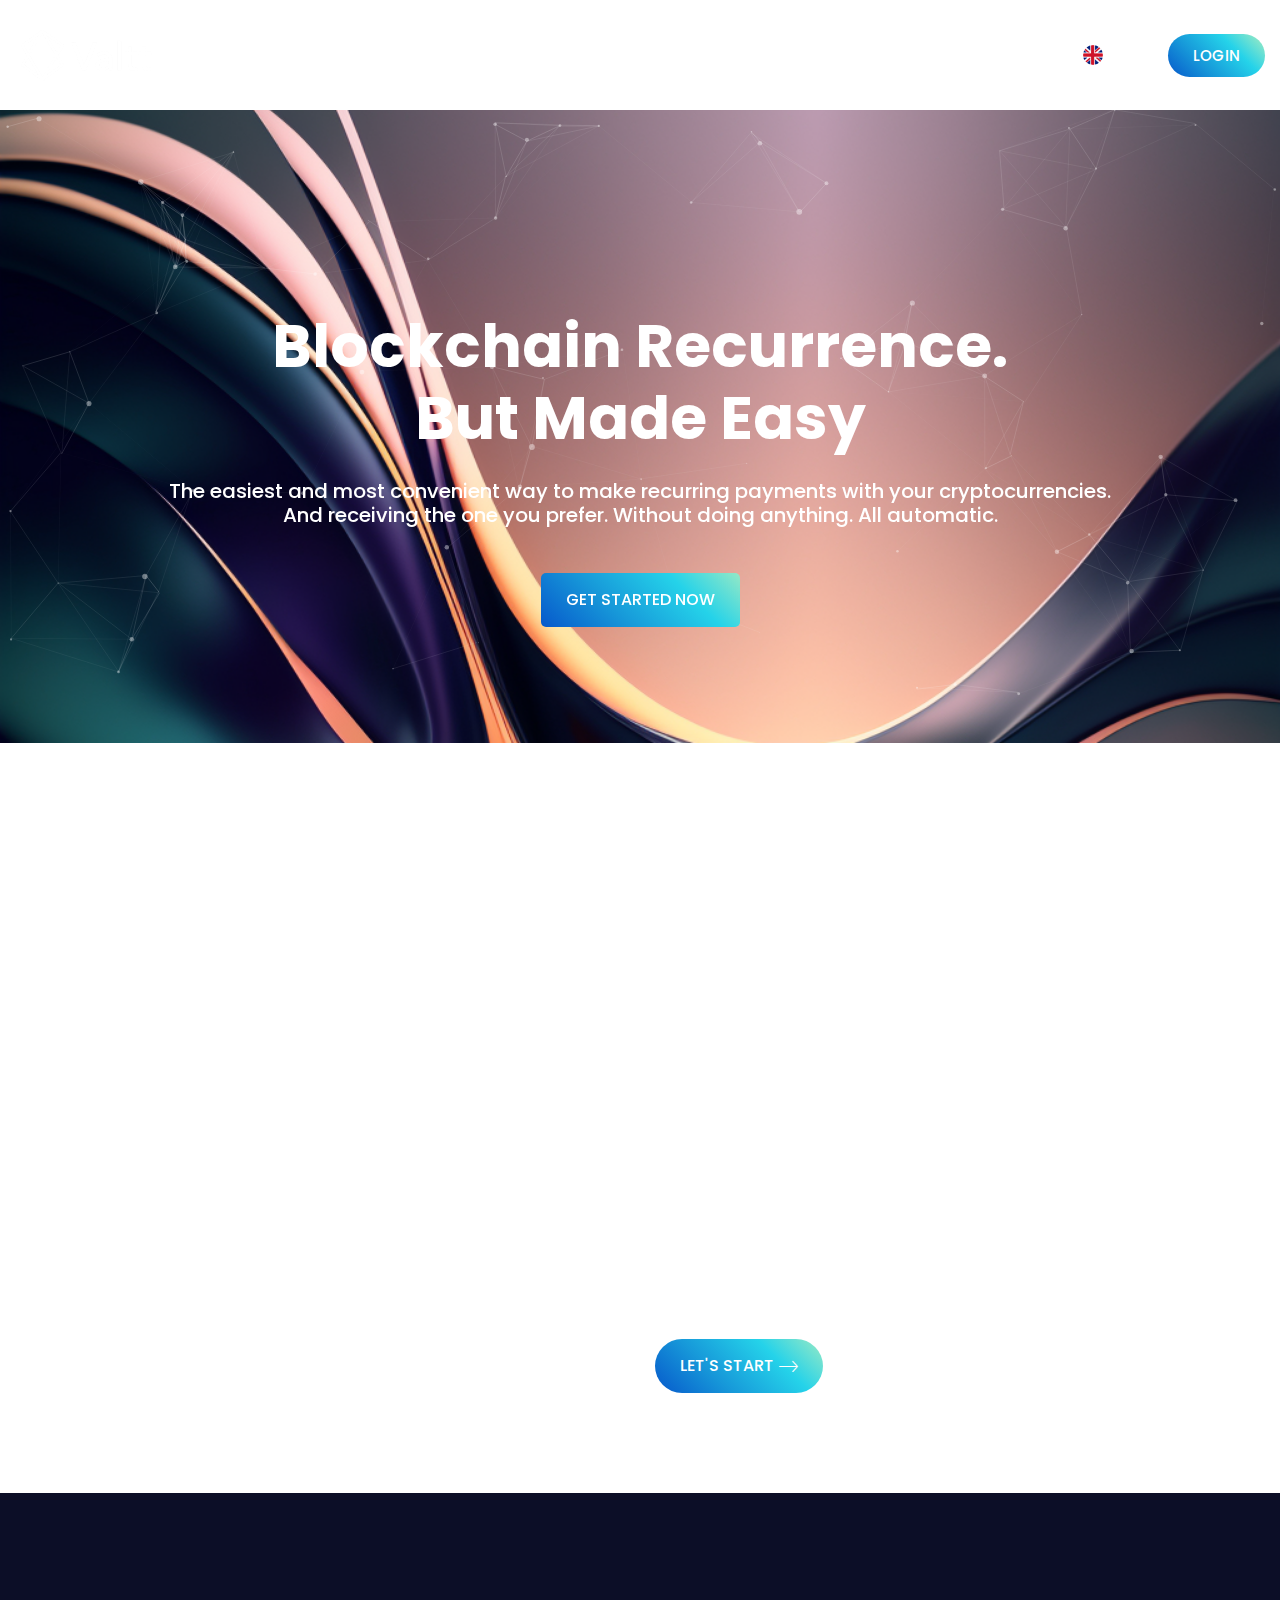
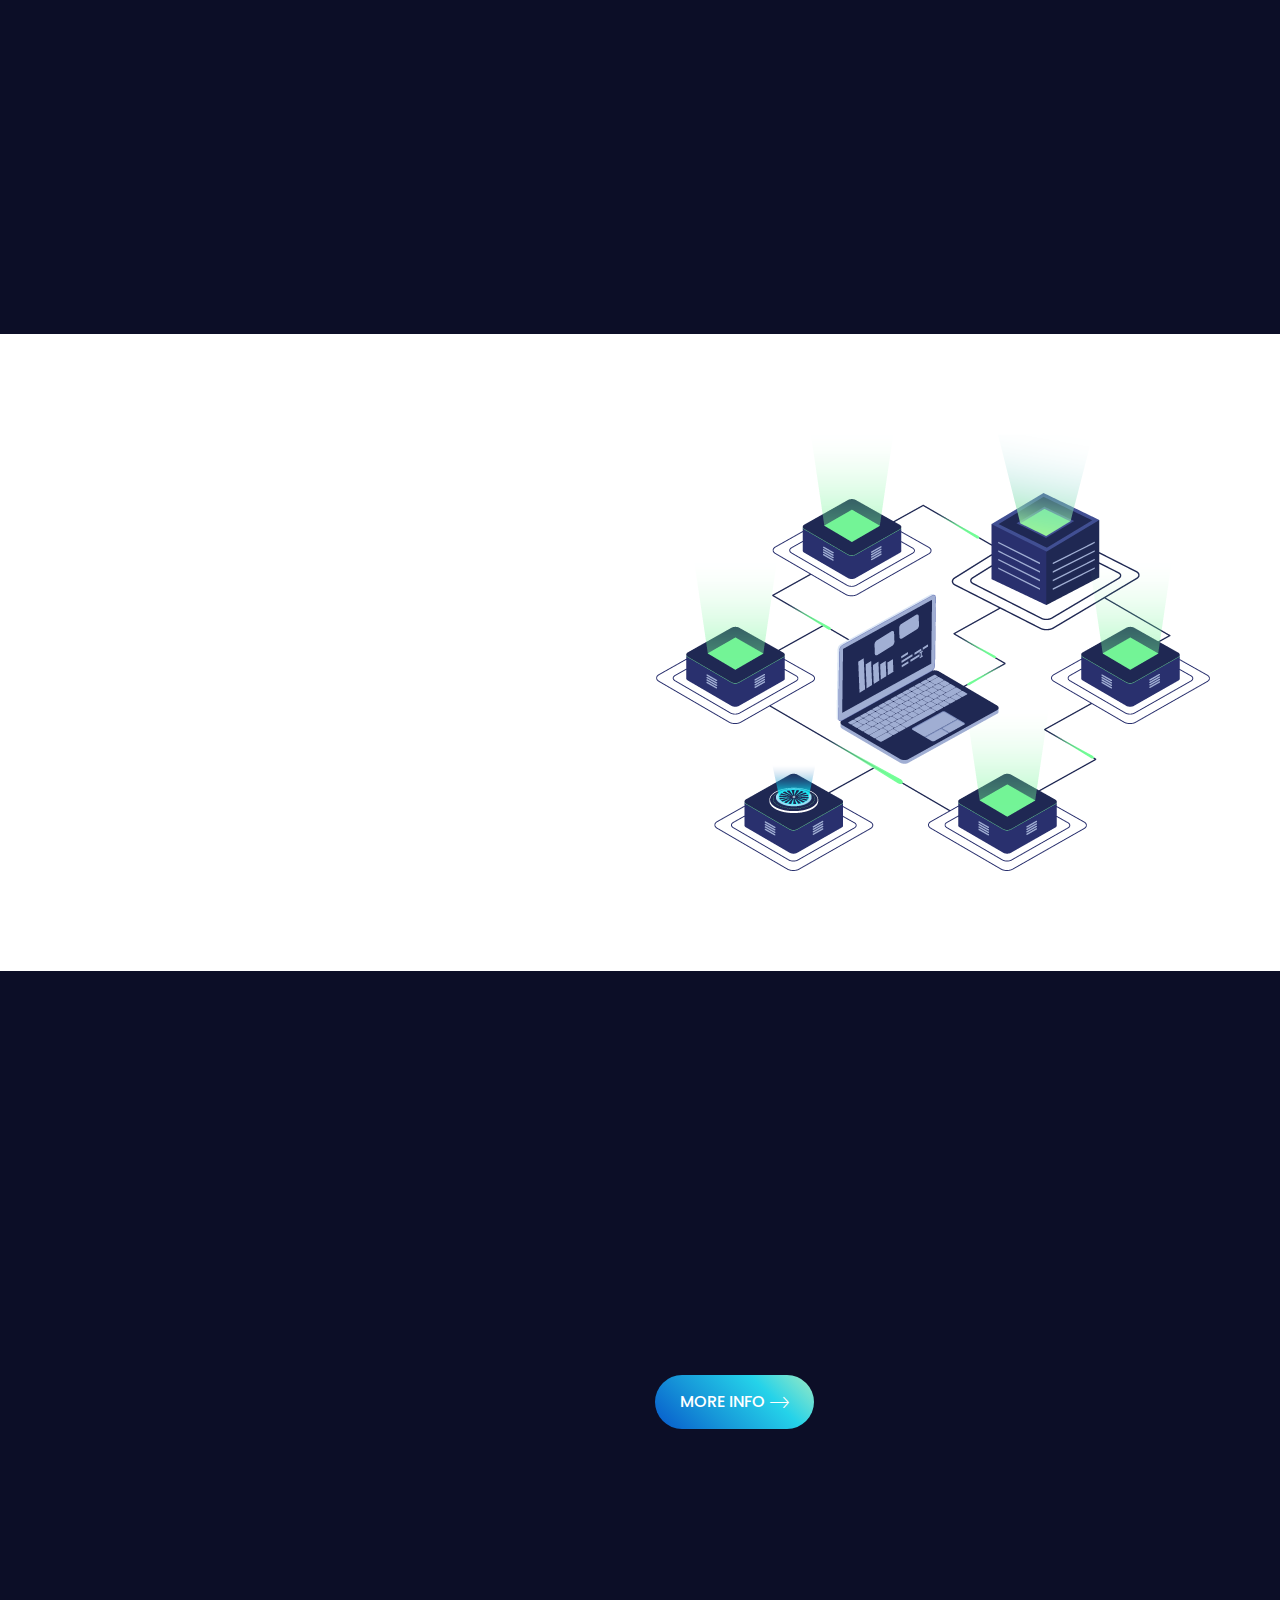
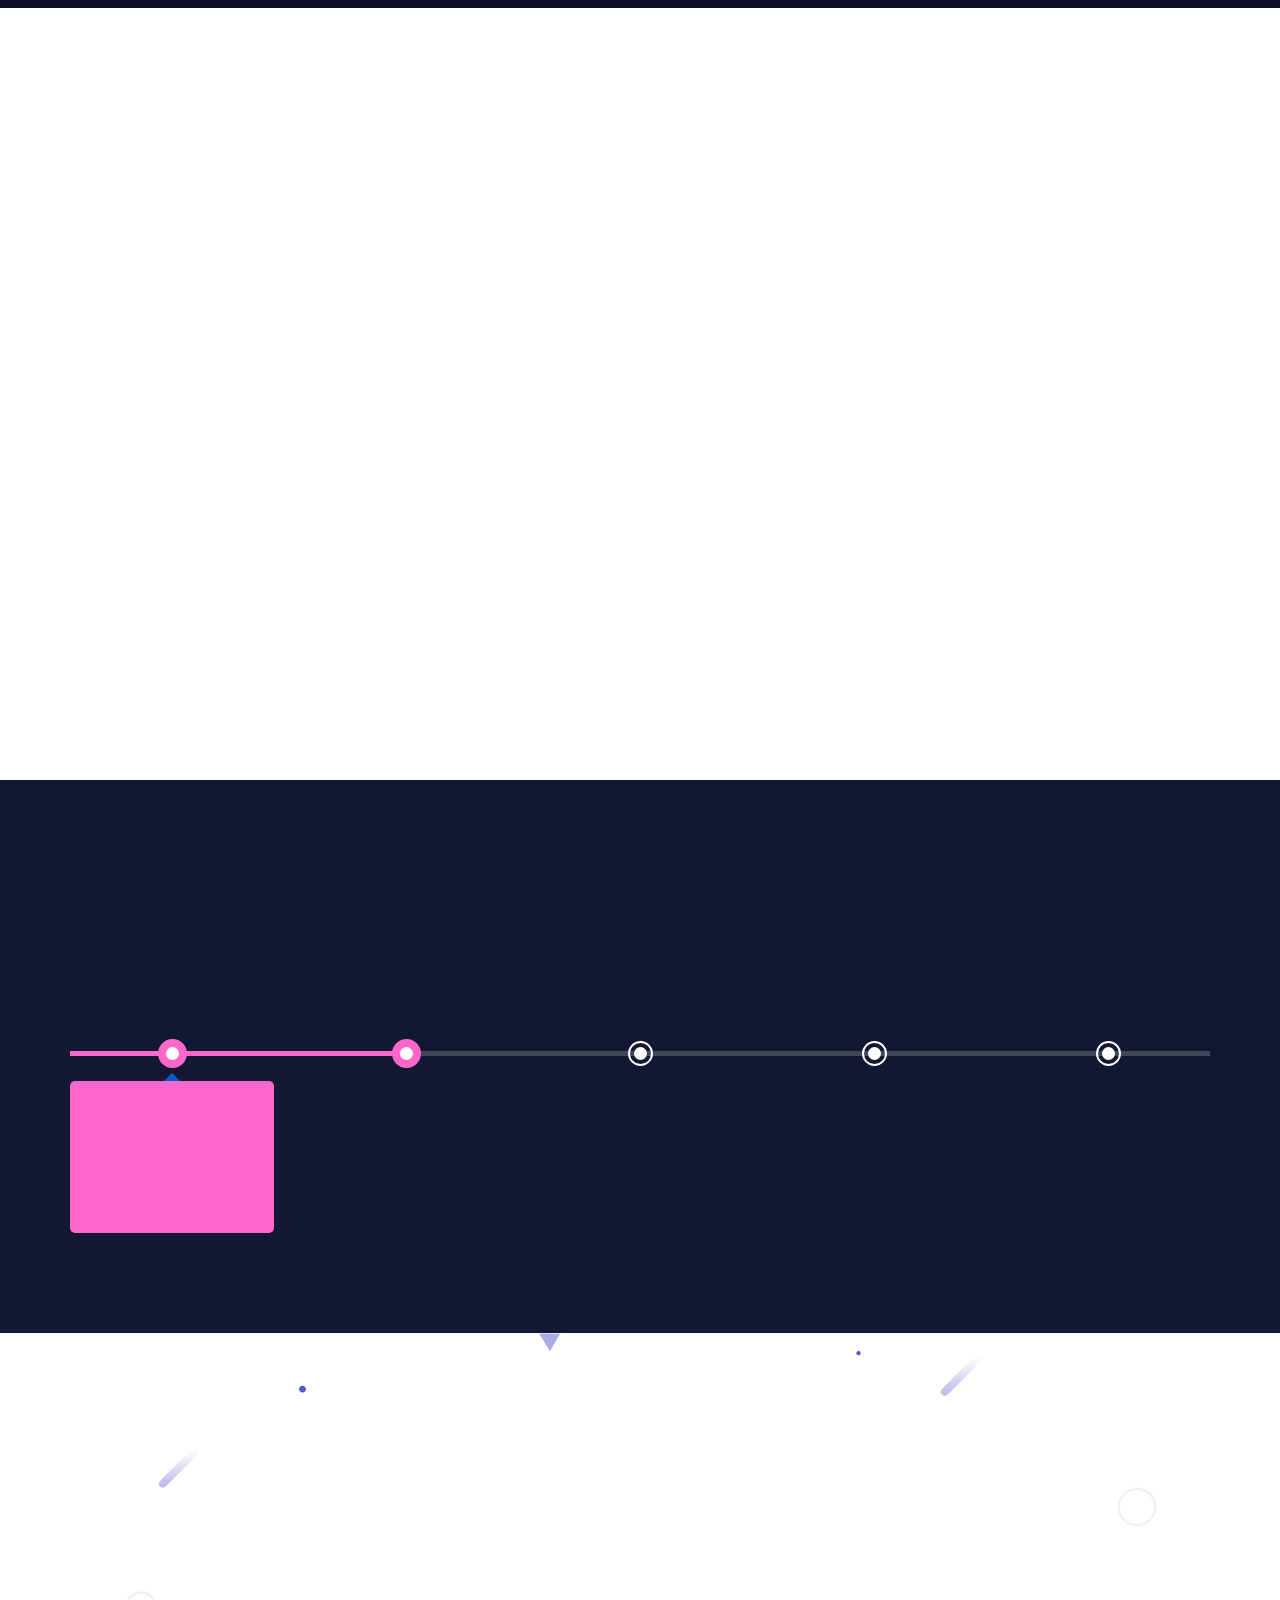
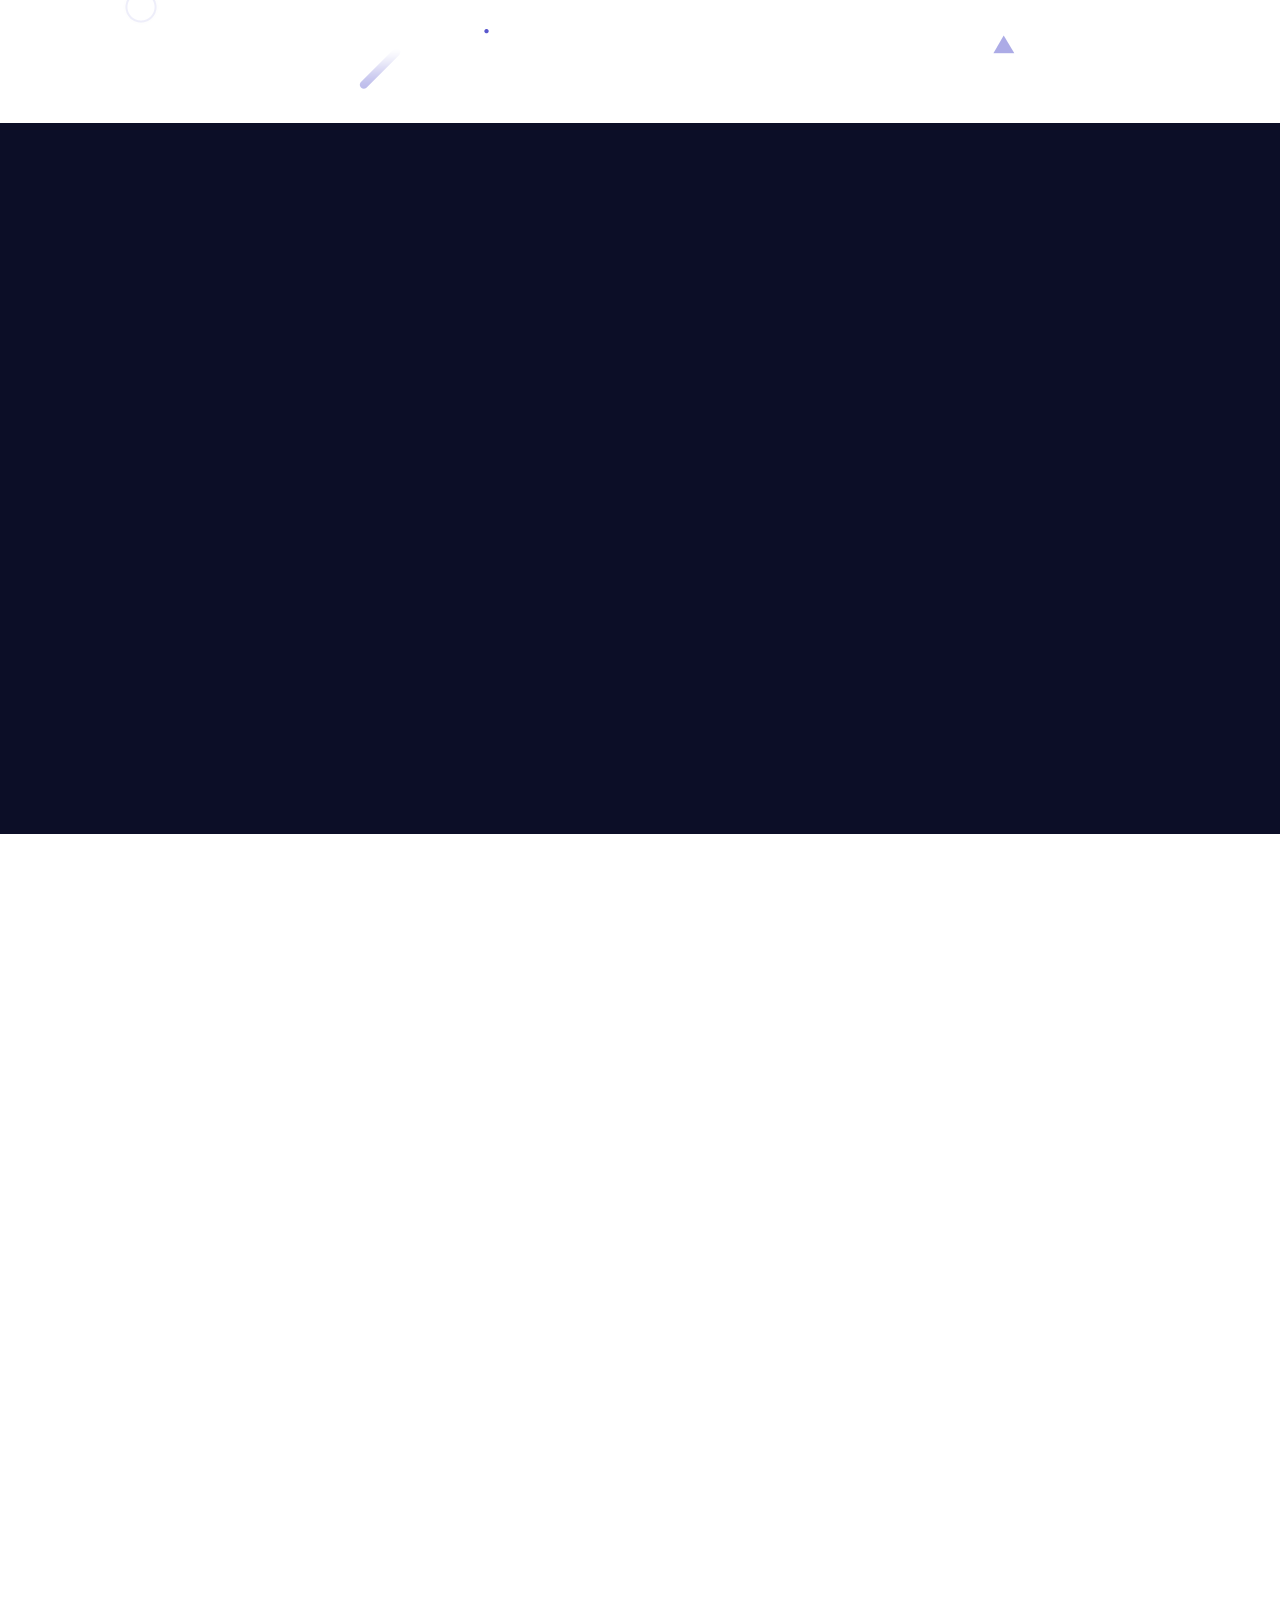
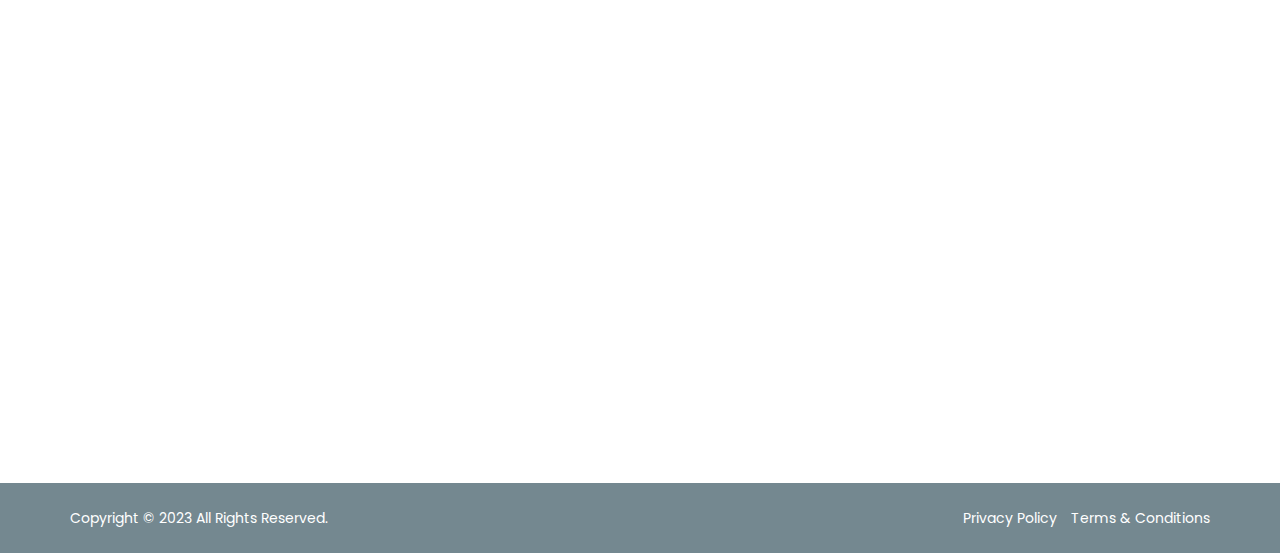
==== commit e2d7e912: "Add files via upload" ====
--- a/index.html
+++ b/index.html
@@ -50,9 +50,9 @@
   <!-- END LOADER -->
 
   <!-- START HEADER -->
-  <header class="header_wrap fixed-top">
+  <header class="header_wrap">
     <div class="container-fluid">
-      <nav class="navbar navbar-expand-lg">
+      <nav class="navbar navbar-expand-lg cabecera">
         <a class="navbar-brand page-scroll animation" href="#home_section" data-animation="fadeInDown"
           data-animation-delay="1s">
           <img class="logo" src="assets/image/image.png" alt="logo" />
@@ -64,12 +64,10 @@
         </button>
         <div class="collapse navbar-collapse" id="navbarSupportedContent">
           <ul class="navbar-nav m-auto">
-            <li class="animation" data-animation="fadeInDown" data-animation-delay="1.2s"><a
-                class="nav-link page-scroll nav_item" href="#">Home</a></li>
+            <li class="animation" data-animation="fadeInDown" data-animation-delay="1.3s"><a
+                class="nav-link page-scroll nav_item" href="#about">About</a></li>
             <li class="animation" data-animation="fadeInDown" data-animation-delay="1.4s"><a
-                class="nav-link page-scroll nav_item" href="#about">About</a></li>
-            <li class="animation" data-animation="fadeInDown" data-animation-delay="1.3s"><a
-                class="nav-link page-scroll nav_item" href="#how_it_works">How it works</a></li>
+                class="nav-link page-scroll nav_item" href="#features">Features</a></li>
             <li class="animation" data-animation="fadeInDown" data-animation-delay="1.5s"><a
                 class="nav-link page-scroll nav_item" href="#roadmap">Road Map</a></li>
             <li class="animation" data-animation="fadeInDown" data-animation-delay="1.6s"><a
@@ -77,15 +75,15 @@
             <li class="animation" data-animation="fadeInDown" data-animation-delay="1.7s"><a
                 class="nav-link page-scroll nav_item" href="#contact">Contact</a></li>
             <li class="animation" data-animation="fadeInDown" data-animation-delay="1.8s"><a
-                class="nav-link page-scroll nav_item" href="#">blog</a></li>
+                class="nav-link page-scroll nav_item" href="https://medium.com/@valtt">blog</a></li>
           </ul>
           <ul class="navbar-nav nav_btn align-items-center">
             <li class="animation" data-animation="fadeInDown" data-animation-delay="1.9s">
               <div class="lng_dropdown">
                 <select name="countries" id="lng_select">
                   <option value='en' data-image="assets/images/eng.png" data-title="English">EN</option>
-                  <option value='fn' data-image="assets/images/fn.png" data-title="France">ES</option>
-                  <option value='us' data-image="assets/images/us.png" data-title="United States">FR</option>
+                  <option value='es' data-image="assets/images/esp.jpeg" data-title="Spain">ES</option>
+                  <option value='fr' data-image="assets/images/fn.png" data-title="France">FR</option>
                 </select>
               </div>
             </li>
@@ -100,24 +98,24 @@
 
   <!-- START SECTION BANNER -->
   <section id="home_section" class="section_banner bg_black_dark"
-    style="	min-height: 100vh;display: flex; align-items: center; justify-content: center; height: 100%; background-image: url('assets/image/hero-dark.jpg') ;"
-    data-z-index="1" data-parallax="scroll" data-image-src="assets/images/banner_bg2.png">
+    data-z-index="1" data-parallax="scroll" 
+    style="background-image: url(assets/image/prueba3.png);">
     <div id="banner_bg_effect" class="banner_effect"></div>
     <div class="container text-center">
       <div class="row align-items-center">
         <div class="col-md-12 order-lg-first text">
           <div class="banner_text_s2 text_md_center">
-            <h1 class="animation text-white" data-animation="fadeInUp" data-animation-delay="1.1s"
+            <h1 data-z-index="1" class="animation text-white" data-animation="fadeInUp" data-animation-delay="1.1s"
               style="font-size: 60px;">
-              <strong>Blockchain Recurrance. <br> But Made Easy </strong>
+              <strong>Blockchain Recurrence. <br> But Made Easy </strong>
             </h1>
-            <h5 class="animation presale_txt text-white" data-animation="fadeInUp" data-animation-delay="1.3s">
-              The easiest, safest and cheapest crypto recurring payment system for businesses and individuals.<br>
-              Valt is the platform you need to pay your subscriptions and manage your payments and transactions with
-              cryptocurrencies. </mark>
+            <h5 class="animation presale_txt text-white" data-animation="fadeInUp" data-animation-delay="1.3s" style="padding-bottom: 30px;">
+              The easiest and most convenient way to make recurring payments with your cryptocurrencies. <br>
+              And receiving the one you prefer. 
+              Without doing anything. All automatic. </mark>
             </h5>
             <div class="btn_group pt-2 pb-3 animation" data-animation="fadeInUp" data-animation-delay="1.4s">
-              <a href="login.html" class="btn btn-default btn">Get Started Now</a>
+              <a href="login.html" class="btn btn-default btn" >Get Started Now</a>
             </div>
           </div>
         </div>
@@ -127,29 +125,29 @@
   <!-- END SECTION BANNER -->
 
   <!-- START SECTION ABOUT US -->
-  <section id="about">
+  <section id="about" class="full">
     <div class="container">
       <div class="row align-items-center">
         <div class="col-lg-6 col-md-12 col-sm-12">
           <div class="text-center res_md_mb_30 res_sm_mb_20">
             <img class="animation" data-animation="zoomIn" data-animation-delay="0.2s"
-              src="assets/images/about_img4.png" alt="image" />
-            <div class="about_logo_icon">
-              <img src="assets/images/about_icon.png" alt="image" />
-            </div>
+              src="assets/images/about_img10.png" alt="image" />
           </div>
         </div>
         <div class="col-lg-6 col-md-12 col-sm-12 text_md_center">
           <div class="title_dark title_border text_md_center">
             <h4 class="animation" data-animation="fadeInUp" data-animation-delay="0.2s">About VALTT</h4>
-            <p class="animation" data-animation="fadeInUp" data-animation-delay="0.4s">Lorem ipsum dolor sit amet,
-              consectetur adipiscing elit,
-              sed do eiusmod tempor incididunt ut labore et dolore magna aliqua. Ut enim ad minim veniam, quis nostrud
-              exercitation ullamco
-              laboris nisi ut aliquip ex ea commodo consequat. Duis aute irure dolor in reprehenderit in voluptate velit
-              esse cillum dolore eu
-              fugiat nulla pariatur. Excepteur sint occaecat cupidatat non proident, sunt in culpa qui officia deserunt
-              mollit anim id est laborum. </p>
+            <p class="animation" data-animation="fadeInUp" data-animation-delay="0.4s">Valt is a cutting-edge platform for cryptocurrency recurring payments and 
+              management. 
+              We understand the challenges businesses and individuals face when it comes to paying subscriptions and managing transactions with 
+              cryptocurrencies. That's why we've created a platform that makes the process easy, safe, and affordable. Our goal is to provide a solution 
+              that makes it possible for everyone to take advantage of the benefits of cryptocurrencies. At Valt, we are committed to providing top-notch security for our users. We employ the latest encryption technologies to ensure that your funds 
+              and transactions are protected at all times. <br>
+
+              <br>
+              
+              We believe that the future of finance is in cryptocurrencies, and we are proud to be at the forefront of this revolution.</p>
+
           </div>
           <a class="btn btn-default btn-radius nav_item" href="login.html">Let's Start<i class="ion-ios-arrow-thin-right"></i></a>
         </div>
@@ -161,78 +159,78 @@
 
 
   <!-- START SECTION SERVICES -->
-  <section class="bg_black_dark">
+  <section class="bg_black_dark full">
     <div class="container">
       <div class="row align-items-center">
         <div class="col-lg-6 offset-lg-3 col-md-12 col-sm-12">
           <div class="title_default_light text-center">
             <h4 class="animation" data-animation="fadeInUp" data-animation-delay="0.2s">Why Valtt?</h4>
-            <p class="animation" data-animation="fadeInUp" data-animation-delay="0.4s">Lorem ipsum</p>
-          </div>
-        </div>
-      </div>
-      <div class="row">
+            <p class="animation" data-animation="fadeInUp" data-animation-delay="0.4s">   </p>
+          </div>
+        </div>
+      </div>
+      <div class="row text-white">
         <div class="col-lg-4 col-md-6 col-sm-12">
-          <div class="box_wrapper animation" data-animation="fadeInUp" data-animation-delay="0.2s">
-            <div class="icon_box">
-              <img src="assets/images/Protection.png" alt="image" />
-            </div>
-            <div class="box_desc">
+          <div class="choose__box-icon animation" data-animation="fadeInUp" data-animation-delay="0.2s">
+            <div class="icon">
+              
+            </div>
+            <div class="box_desc text-center mb">
               <h4>No Lock Of Funds</h4>
               <p>Complete control over your funds. Access them at any time.</p>
             </div>
           </div>
         </div>
         <div class="col-lg-4 col-md-6 col-sm-12">
-          <div class="box_wrapper animation" data-animation="fadeInUp" data-animation-delay="0.4s">
-            <div class="icon_box">
-              <img src="assets/images/Protection.png" alt="image" />
-            </div>
-            <div class="box_desc">
+          <div class="choose__box-icon  animation" data-animation="fadeInUp" data-animation-delay="0.4s">
+            <div class="icon">
+              
+            </div>
+            <div class="box_desc text-center mb">
               <h4>Low fees</h4>
               <p>Lowest fees in the market. Making blockchain affordable.</p>
             </div>
           </div>
         </div>
         <div class="col-lg-4 col-md-6 col-sm-12">
-          <div class="box_wrapper animation" data-animation="fadeInUp" data-animation-delay="0.6s">
-            <div class="icon_box">
-              <img src="assets/images/Protection.png" alt="image" />
-            </div>
-            <div class="box_desc">
+          <div class="choose__box-icon  animation" data-animation="fadeInUp" data-animation-delay="0.6s">
+            <div class="icon">
+              
+            </div>
+            <div class="box_desc text-center mb">
               <h4>Multi-Currency Support</h4>
               <p>Flexibility to choose the currency that works best for you.</p>
             </div>
           </div>
         </div>
         <div class="col-lg-4 col-md-6 col-sm-12">
-          <div class="box_wrapper animation" data-animation="fadeInUp" data-animation-delay="0.8s">
-            <div class="icon_box">
-              <img src="assets/images/Protection.png" alt="image" />
-            </div>
-            <div class="box_desc">
+          <div class="choose__box-icon  animation" data-animation="fadeInUp" data-animation-delay="0.8s">
+            <div class="icon">
+              
+            </div>
+            <div class="box_desc text-center mb">
               <h4>Dedicated Customer Support</h4>
               <p>Customer support available 24/7 to assist with any questions.</p>
             </div>
           </div>
         </div>
         <div class="col-lg-4  col-md-6 col-sm-12">
-          <div class="box_wrapper animation" data-animation="fadeInUp" data-animation-delay="1.0s">
-            <div class="icon_box">
-              <img src="assets/images/Protection.png" alt="image" />
-            </div>
-            <div class="box_desc">
+          <div class="choose__box-icon  animation" data-animation="fadeInUp" data-animation-delay="1.0s">
+            <div class="icon">
+              
+            </div>
+            <div class="box_desc text-center mb">
               <h4>Seamless Integration</h4>
               <p>Enabling recurrance payments. Even for non-crypto users</p>
             </div>
           </div>
         </div>
         <div class="col-lg-4 col-md-6 col-sm-12">
-          <div class="box_wrapper animation" data-animation="fadeInUp" data-animation-delay="1.2s">
-            <div class="icon_box">
-              <img src="assets/images/Protection.png" alt="image" />
-            </div>
-            <div class="box_desc">
+          <div class="choose__box-icon  animation" data-animation="fadeInUp" data-animation-delay="1.2s">
+            <div class="icon">
+            
+            </div>
+            <div class="box_desc text-center mb">
               <h4>Secure</h4>
               <p>Latest encryption technologies to protect your funds and transactions.</p>
             </div>
@@ -244,7 +242,7 @@
   <!-- END SECTION SERVICES -->
 
   <!-- START SECTION INVESTMENT NETWORK -->
-  <section>
+  <section class="full" id="features">
     <div class="container">
       <div class="row align-items-center">
         <div class="col-lg-6 col-md-12 col-sm-12">
@@ -260,7 +258,7 @@
                 <i class="fa fa-briefcase"></i>
               </div>
               <div class="list_content">
-                <h6>Pay your subscriptions</h6>
+                <h6>Pay for subscriptions</h6>
               </div>
             </li>
             <li class="animation" data-animation="fadeInUp" data-animation-delay="0.6s">
@@ -268,7 +266,7 @@
                 <i class="fa fa-line-chart"></i>
               </div>
               <div class="list_content">
-                <h6>Make transactions</h6>
+                <h6>Send money to friends</h6>
               </div>
             </li>
             <li class="animation" data-animation="fadeInUp" data-animation-delay="0.7s">
@@ -276,7 +274,7 @@
                 <i class="fa fa-mobile"></i>
               </div>
               <div class="list_content">
-                <h6>Make payments</h6>
+                <h6>Swap currencies</h6>
               </div>
             </li>
             <li class="animation" data-animation="fadeInUp" data-animation-delay="0.8s">
@@ -284,7 +282,7 @@
                 <i class="fa fa-database"></i>
               </div>
               <div class="list_content">
-                <h6>Accept crypto payments</h6>
+                <h6>Receive any currency</h6>
               </div>
             </li>
             <li class="animation" data-animation="fadeInUp" data-animation-delay="0.9s">
@@ -292,7 +290,7 @@
                 <i class="fa fa-lock"></i>
               </div>
               <div class="list_content">
-                <h6>Lorem ipsum</h6>
+                <h6>Manage your expenses</h6>
               </div>
             </li>
             <li class="animation" data-animation="fadeInUp" data-animation-delay="1s">
@@ -300,7 +298,7 @@
                 <i class="fa fa-gear"></i>
               </div>
               <div class="list_content">
-                <h6>Lorem ipsum</h6>
+                <h6>Assistance 24/7</h6>
               </div>
             </li>
           </ul>
@@ -316,27 +314,25 @@
   <!-- END SECTION INVESTMENT NETWORK -->
 
   <!-- START SECTION ABOUT US -->
-  <section id="how_it_works" class="bg_black_dark">
+  <section class="bg_black_dark full">
     <div class="container">
       <div class="row align-items-center">
         <div class="col-lg-6 col-md-12 col-sm-12">
           <div class="text_md_center">
             <img class="animation" data-animation="zoomIn" data-animation-delay="0.2s"
-              src="assets/images/about_img2.png" alt="image" />
+              src="assets/images/investment_network.png" alt="image" />
           </div>
         </div>
         <div class="col-lg-6 col-md-12 col-sm-12 res_md_mt_30 res_sm_mt_20">
           <div class="title_default_light title_border">
-            <h4 class="animation" data-animation="fadeInUp" data-animation-delay="0.2s">About Valtt</h4>
-            <p class="animation" data-animation="fadeInUp" data-animation-delay="0.4s">Valt is a platform for
-              cryptocurrency
-              payments and management that's secure, easy-to-use, and affordable. Our goal is to make it accessible to
-              all,
-              with cutting-edge encryption technologies and a user-friendly interface. Join us in revolutionizing
-              finance with Valt.
+            <h4 class="animation" data-animation="fadeInUp" data-animation-delay="0.2s">How we earn money?</h4>
+            <p class="animation" data-animation="fadeInUp" data-animation-delay="0.4s">
+              Fees.<br>
+              Your money is not ours to invest. We charge small comissions to businesses that accept this method of payment, in order to finance the best 
+              possible service for users.
             </p>
           </div>
-          <a class="btn btn-default btn-radius nav_item" href="login.html">Let's Start<i class="ion-ios-arrow-thin-right"></i></a>
+          <a class="btn btn-default btn-radius nav_item" href="https://valtt.medium.com/">More info<i class="ion-ios-arrow-thin-right"></i></a>
         </div>
       </div>
     </div>
@@ -345,7 +341,7 @@
 
   <!-- START SECTION WHY CHOOSE US -->
   <section>
-    <div class="container">
+    <div class="container full">
       <div class="row align-items-center">
         <div class="col-lg-8 offset-lg-2 col-md-12 col-sm-12">
           <div class="title_default_dark title_border text-center">
@@ -399,7 +395,7 @@
 
 
   <!-- START SECTION TIMELINE -->
-  <section id="roadmap" class="bg_light_dark">
+  <section id="roadmap" class="bg_light_dark full gradient">
     <div class="container">
       <div class="row text-center">
         <div class="col-lg-8 col-md-12 offset-lg-2">
@@ -478,21 +474,14 @@
   <!-- END SECTION TIMELINE -->
 
   <!-- START SECTION ABOUT -->
-  <section class="about_shape_bg">
+  <section class="about_shape_bg full">
     <div class="container">
       <div class="row align-items-center">
         <div class="col-lg-8 offset-lg-2 col-md-12 col-sm-12">
           <div class="title_default_dark title_border text-center">
-            <h4 class="animation" data-animation="fadeInUp" data-animation-delay="0.2s">Lorem ipsum</h4>
-            <p class="animation" data-animation="fadeInUp" data-animation-delay="0.4s">Lorem ipsum dolor sit amet,
-              consectetur adipiscing elit,
-              sed do eiusmod tempor incididunt ut labore et dolore magna aliqua. Ut enim ad minim veniam, quis nostrud
-              exercitation ullamco
-              laboris nisi ut aliquip ex ea commodo consequat. Duis aute irure dolor in reprehenderit in voluptate velit
-              esse cillum dolore eu
-              fugiat nulla pariatur. Excepteur sint occaecat cupidatat non proident, sunt in culpa qui officia deserunt
-              mollit anim id est laborum. </p>
-            <a href="about.html" class="btn btn-info box_shadow animation" data-animation="fadeInUp"
+            <h4 class="animation" data-animation="fadeInUp" data-animation-delay="0.2s">Keep up to date</h4>
+            <p class="animation" data-animation="fadeInUp" data-animation-delay="0.4s">Check out our Medium page for updates and insights on our blockchain recurring services!</p>
+            <a href="https://medium.com/@valtt" class="btn btn-default box_shadow animation" data-animation="fadeInUp"
               data-animation-delay="0.6s">Visit Our Medium <i class="ion-ios-arrow-thin-right"></i></a>
           </div>
         </div>
@@ -501,7 +490,7 @@
   <!-- END SECTION ABOUT -->
 
   <!-- START SECTION FAQ -->
-  <section id="faq" class="bg_light_dark">
+  <section id="faq" class="bg_black_dark full">
     <div class="container">
       <div class="row">
         <div class="col-lg-8 col-md-12 offset-lg-2">
@@ -897,22 +886,20 @@
 
 
   <!-- START SECTION CONTACT -->
-  <section id="contact" class="contact_section small_pt">
+  <section id="contact" class="contact_section small_pt full">
     <div class="container">
       <div class="row">
         <div class="col-lg-6 col-md-12 pr-0 res_md_pr_15">
-          <div class="bg_light_dark_blue contact_box animation" data-animation="fadeInLeft" data-animation-delay="0.1s">
+          <div class="contact_box animation color1" data-animation="fadeInLeft" data-animation-delay="0.1s">
             <div class="title_default_light title_border">
               <h4 class="animation" data-animation="fadeInUp" data-animation-delay="0.2s">Contact With Us</h4>
-              <p class="animation" data-animation="fadeInUp" data-animation-delay="0.4s">Lorem ipsum</p>
+              <p class="animation" data-animation="fadeInUp" data-animation-delay="0.4s">If you have 
+                any questions about Valtt, our platform, or our services, please don't hesitate to get in touch. We look forward 
+                to hearing from you and helping you simplify your recurring blockchain 
+                transactions with Valtt.</p>
             </div>
             <ul class="list_none contact_info mt-margin">
-              <li class="animation" data-animation="fadeInUp" data-animation-delay="0.5s">
-                <i class="ion-android-call"></i>
-                <div class="contact_detail"> <span>Phone</span>
-                  <p>+34 640037296</p>
-                </div>
-              </li>
+             
               <li class="animation" data-animation="fadeInUp" data-animation-delay="0.6s">
                 <i class="ion-ios-email"></i>
                 <div class="contact_detail"> <span>Email</span>
@@ -924,9 +911,9 @@
               <span class="text-uppercase animation" data-animation="fadeInUp" data-animation-delay="0.2s">Follow
                 Us</span>
               <ul class="list_none social_icon">
-                <li class="animation" data-animation="fadeInUp" data-animation-delay="0.4s"><a href="#"><i
+                <li class="animation" data-animation="fadeInUp" data-animation-delay="0.4s"><a href="https://twitter.com/valtt_hq?s=11&t=hvIHieVahKiwR3XTt9lw5w"><i
                       class=" fa fa-twitter"></i></a></li>
-                <li class="animation" data-animation="fadeInUp" data-animation-delay="0.5s"><a href="#"><i
+                <li class="animation" data-animation="fadeInUp" data-animation-delay="0.5s"><a href="https://www.instagram.com/valtt_hq/"><i
                       class=" fa fa-instagram"></i></a></li>
                 <li class="animation" data-animation="fadeInUp" data-animation-delay="0.6s"><a href="#"><i
                       class=" fa fa-linkedin"></i></a></li>
@@ -935,7 +922,7 @@
           </div>
         </div>
         <div class="col-lg-6 col-md-12 pl-0 res_md_pl_15">
-          <div class="bg_light_dark contact_box animation" data-animation="fadeInRight" data-animation-delay="0.1s">
+          <div class="contact_box animation color2" data-animation="fadeInRight" data-animation-delay="0.1s">
             <div class="title_default_light title_border">
               <h4 class="animation" data-animation="fadeInUp" data-animation-delay="0.2s">Leave a Message</h4>
             </div>
@@ -975,7 +962,7 @@
 
   <!-- START FOOTER SECTION -->
   <footer>
-    <div class="top_footer bg_light_dark" data-z-index="1" data-parallax="scroll"
+    <div class="top_footer color1" data-z-index="1" data-parallax="scroll"
       data-image-src="assets/images/footer_bg.png">
       <div class="container">
         <div class="row">
@@ -986,22 +973,22 @@
               </a>
             </div>
             <div class="footer_desc">
-              <p class="animation" data-animation="fadeInUp" data-animation-delay="0.4s">Lorem ipsum dolor sit amet,
-                consectetur adipiscing elit,
-                sed do eiusmod tempor incididunt ut labore et dolore magna aliqua. Ut enim ad minim veniam.
+              <p class="animation" data-animation="fadeInUp" data-animation-delay="0.4s">Valt is a platform for cryptocurrency 
+                recurring payments and management that makes the process easy, safe, and affordable. They employ the latest 
+                encryption technologies to ensure the security of users' funds and transactions.
             </div>
           </div>
           <div class="col-lg-3 col-md-6 res_md_mt_30 res_sm_mt_20">
             <h4 class="footer_title border_title animation" data-animation="fadeInUp" data-animation-delay="0.2s">Quick
               Links</h4>
-            <ul class="footer_link list_arrow">
+            <ul class="footer_link list_arrow" style="padding-left: 45px;">
               <li class="animation" data-animation="fadeInUp" data-animation-delay="0.2s"><a href="#">Home</a></li>
               <li class="animation" data-animation="fadeInUp" data-animation-delay="0.4s"><a href="#about">About</a></li>
-              <li class="animation" data-animation="fadeInUp" data-animation-delay="0.3s"><a href="#how_it_works">How It Works</a></li>
+              <li class="animation" data-animation="fadeInUp" data-animation-delay="0.3s"><a href="#features">Features</a></li>
               <li class="animation" data-animation="fadeInUp" data-animation-delay="0.5s"><a href="#roadmap">Road Map</a></li>
               <li class="animation" data-animation="fadeInUp" data-animation-delay="0.6s"><a href="#faq">FAQ</a></li>
               <li class="animation" data-animation="fadeInUp" data-animation-delay="0.7s"><a href="#contact">Contact</a></li>
-              <li class="animation" data-animation="fadeInUp" data-animation-delay="0.8s"><a href="#">Blog</a></li>
+              <li class="animation" data-animation="fadeInUp" data-animation-delay="0.8s"><a href="https://medium.com/@valtt">Blog</a></li>
             </ul>
           </div>
           <div class="col-lg-5 col-md-6 res_md_mt_30 res_sm_mt_20">
@@ -1012,7 +999,7 @@
                 list you will always be update with the latest news from us.</p>
               <form class="subscribe_form animation" data-animation="fadeInUp" data-animation-delay="0.4s">
                 <input class="input-rounded" type="text" required placeholder="Enter Email Address" />
-                <button type="submit" title="Subscribe" class="btn-info" name="submit" value="Submit"> Subscribe
+                <button type="submit" title="Subscribe" class="btn-info btn-default" name="submit" value="Submit"> Subscribe
                 </button>
               </form>
             </div>
@@ -1020,7 +1007,7 @@
         </div>
       </div>
     </div>
-    <div class="bottom_footer">
+    <div class="bottom_footer" style="background-color: hsl(198deg 11% 51%)">
       <div class="container">
         <div class="row">
           <div class="col-md-6">
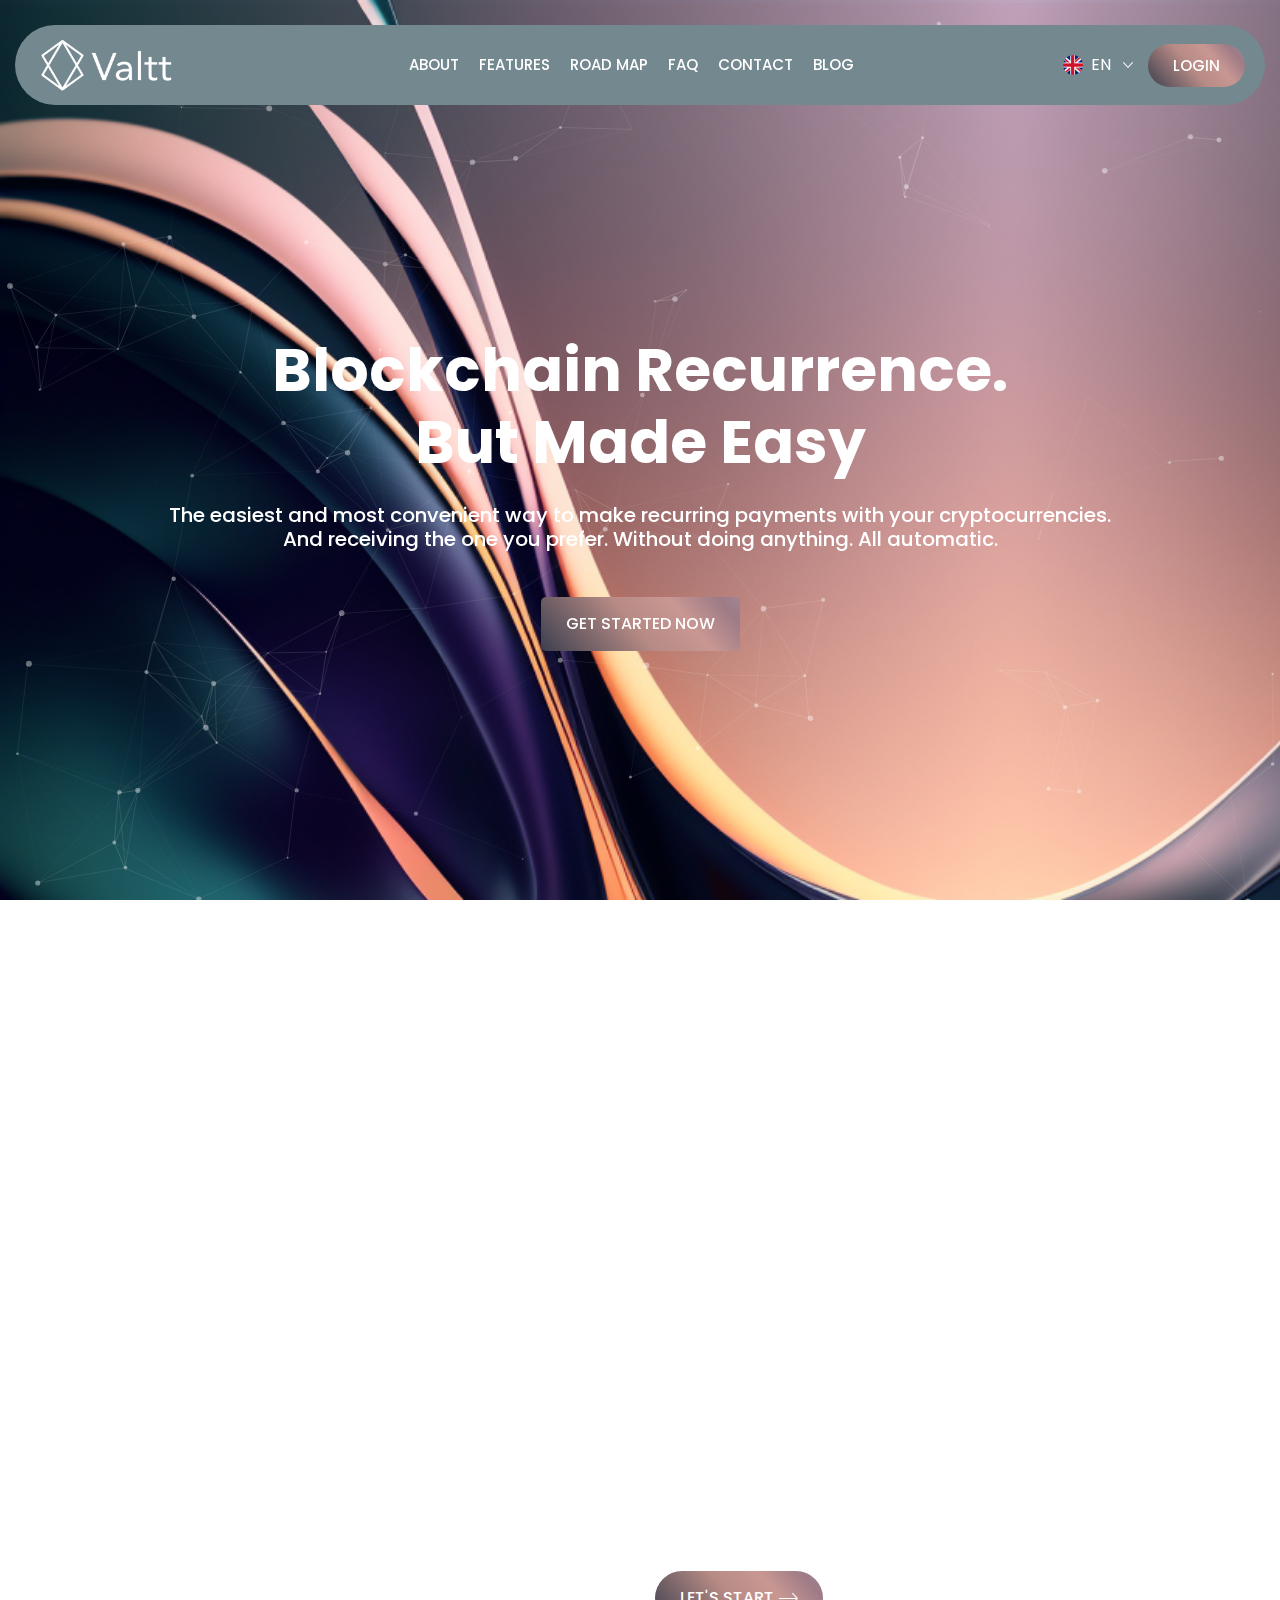
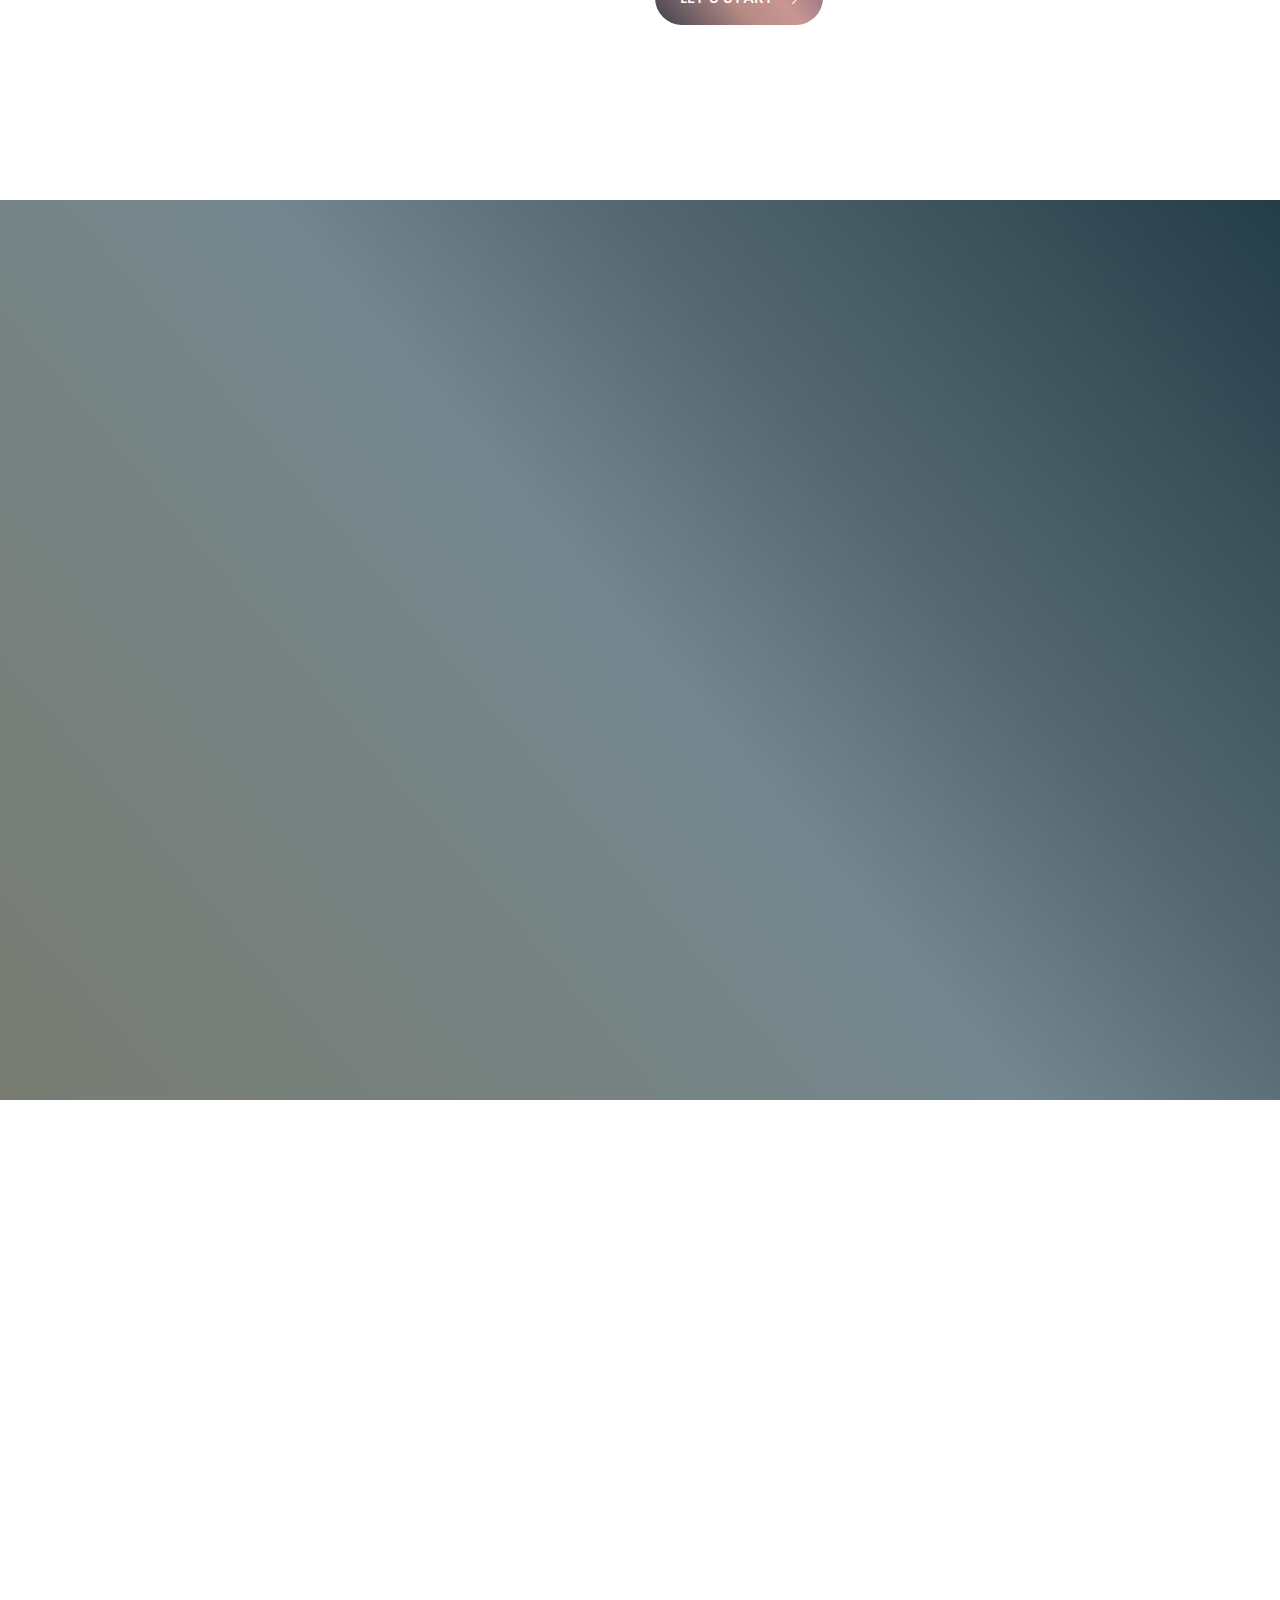
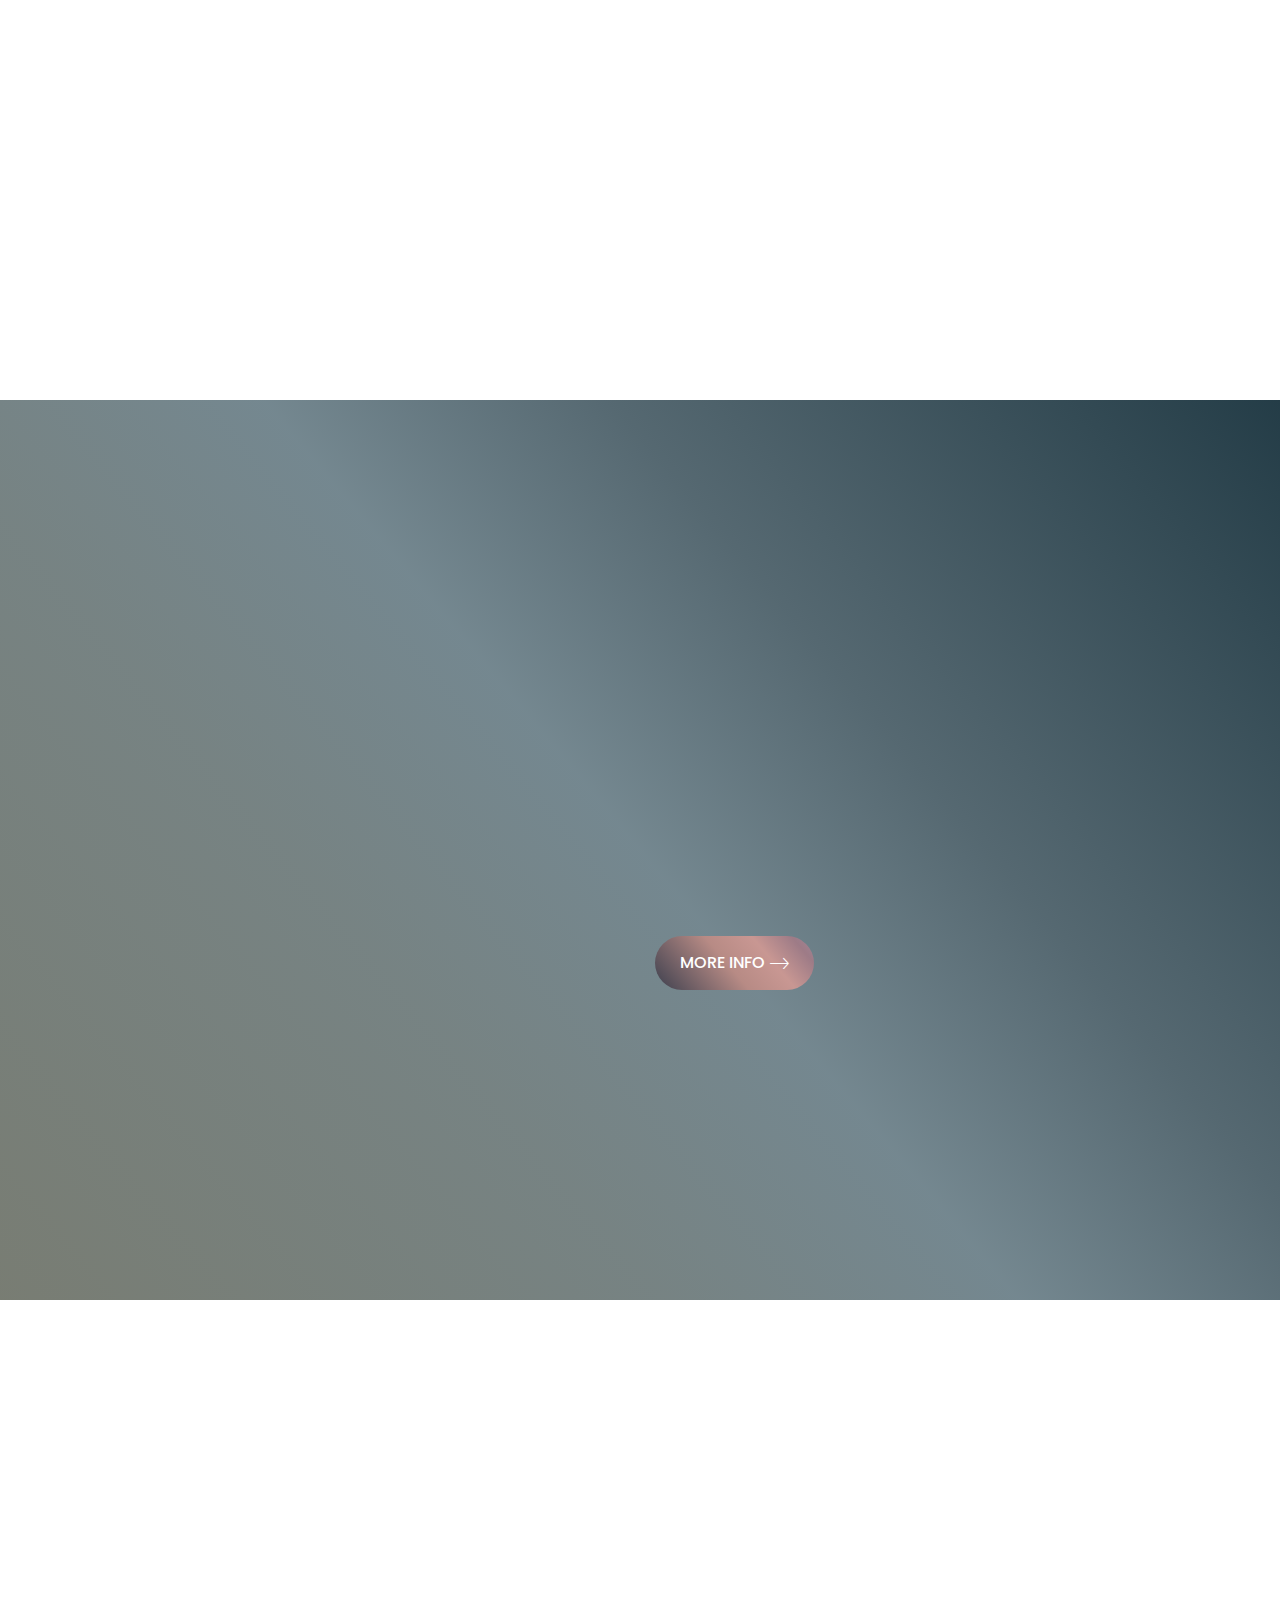
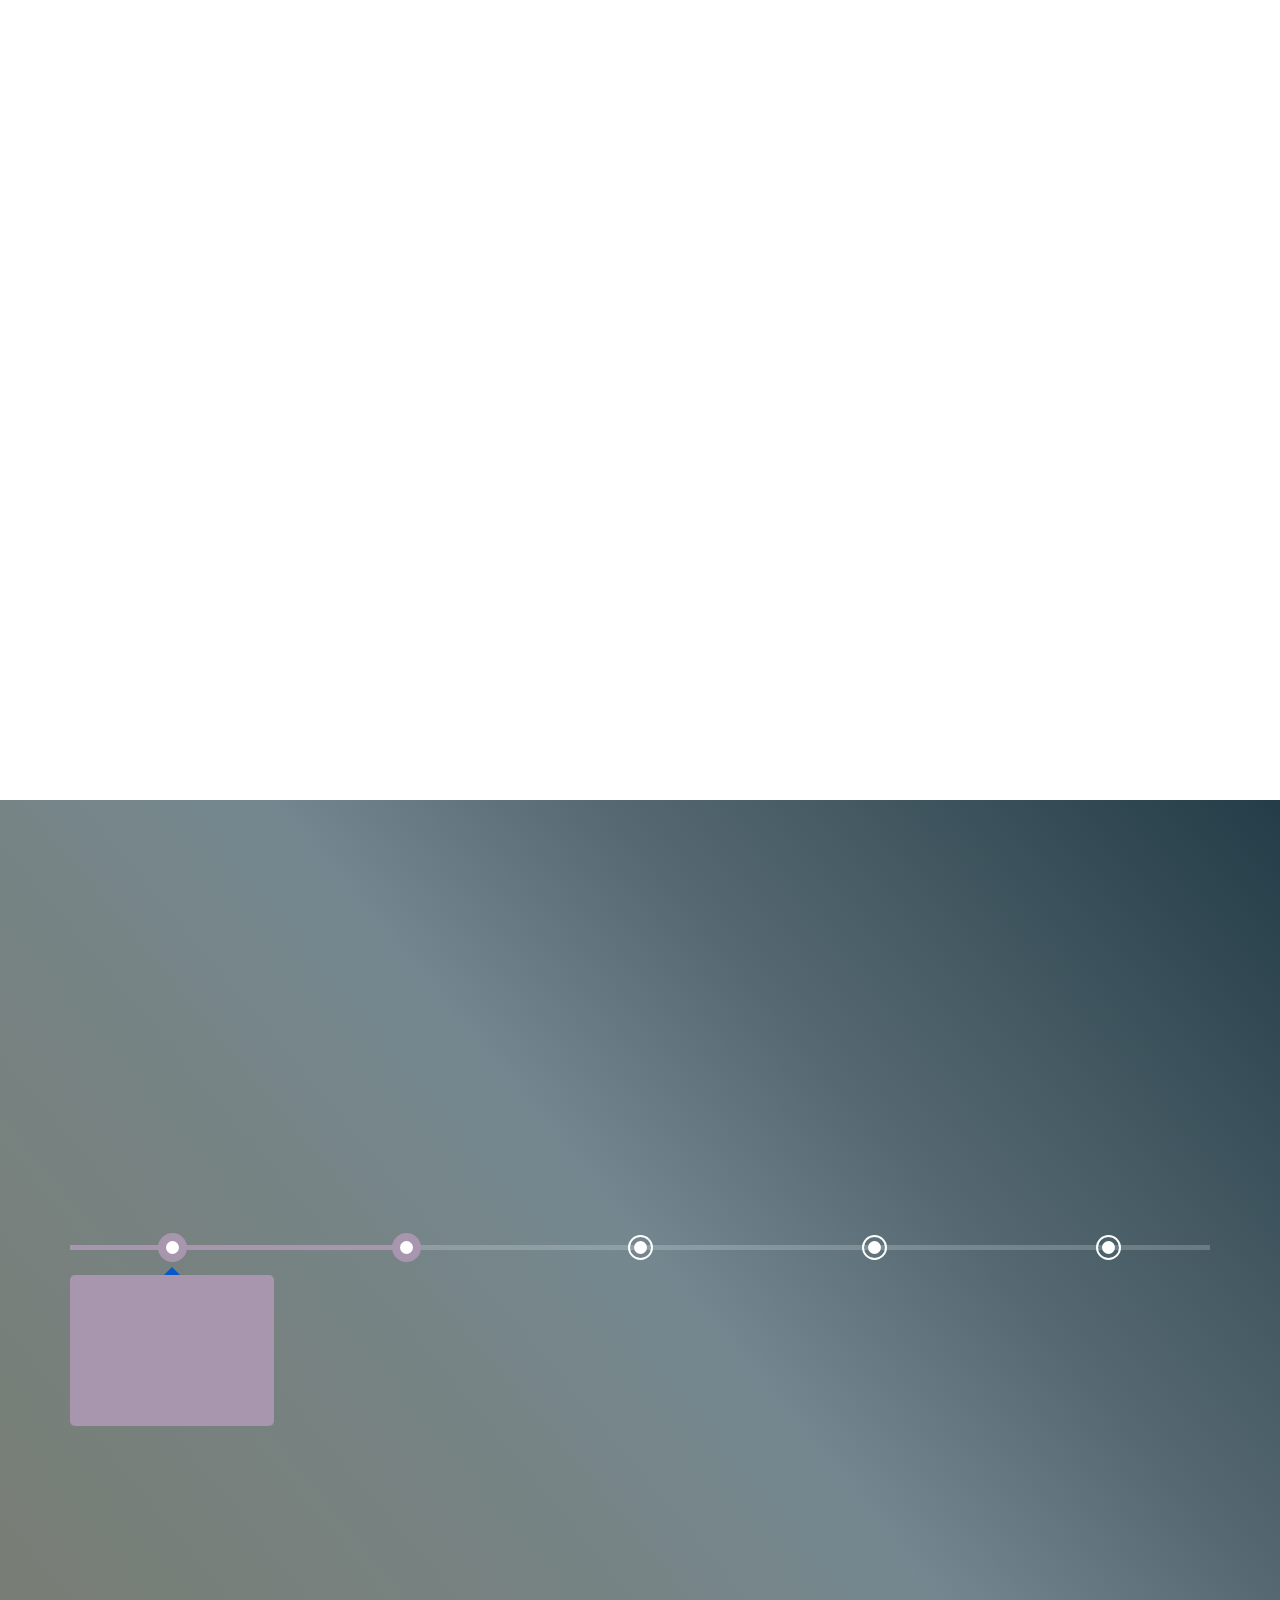
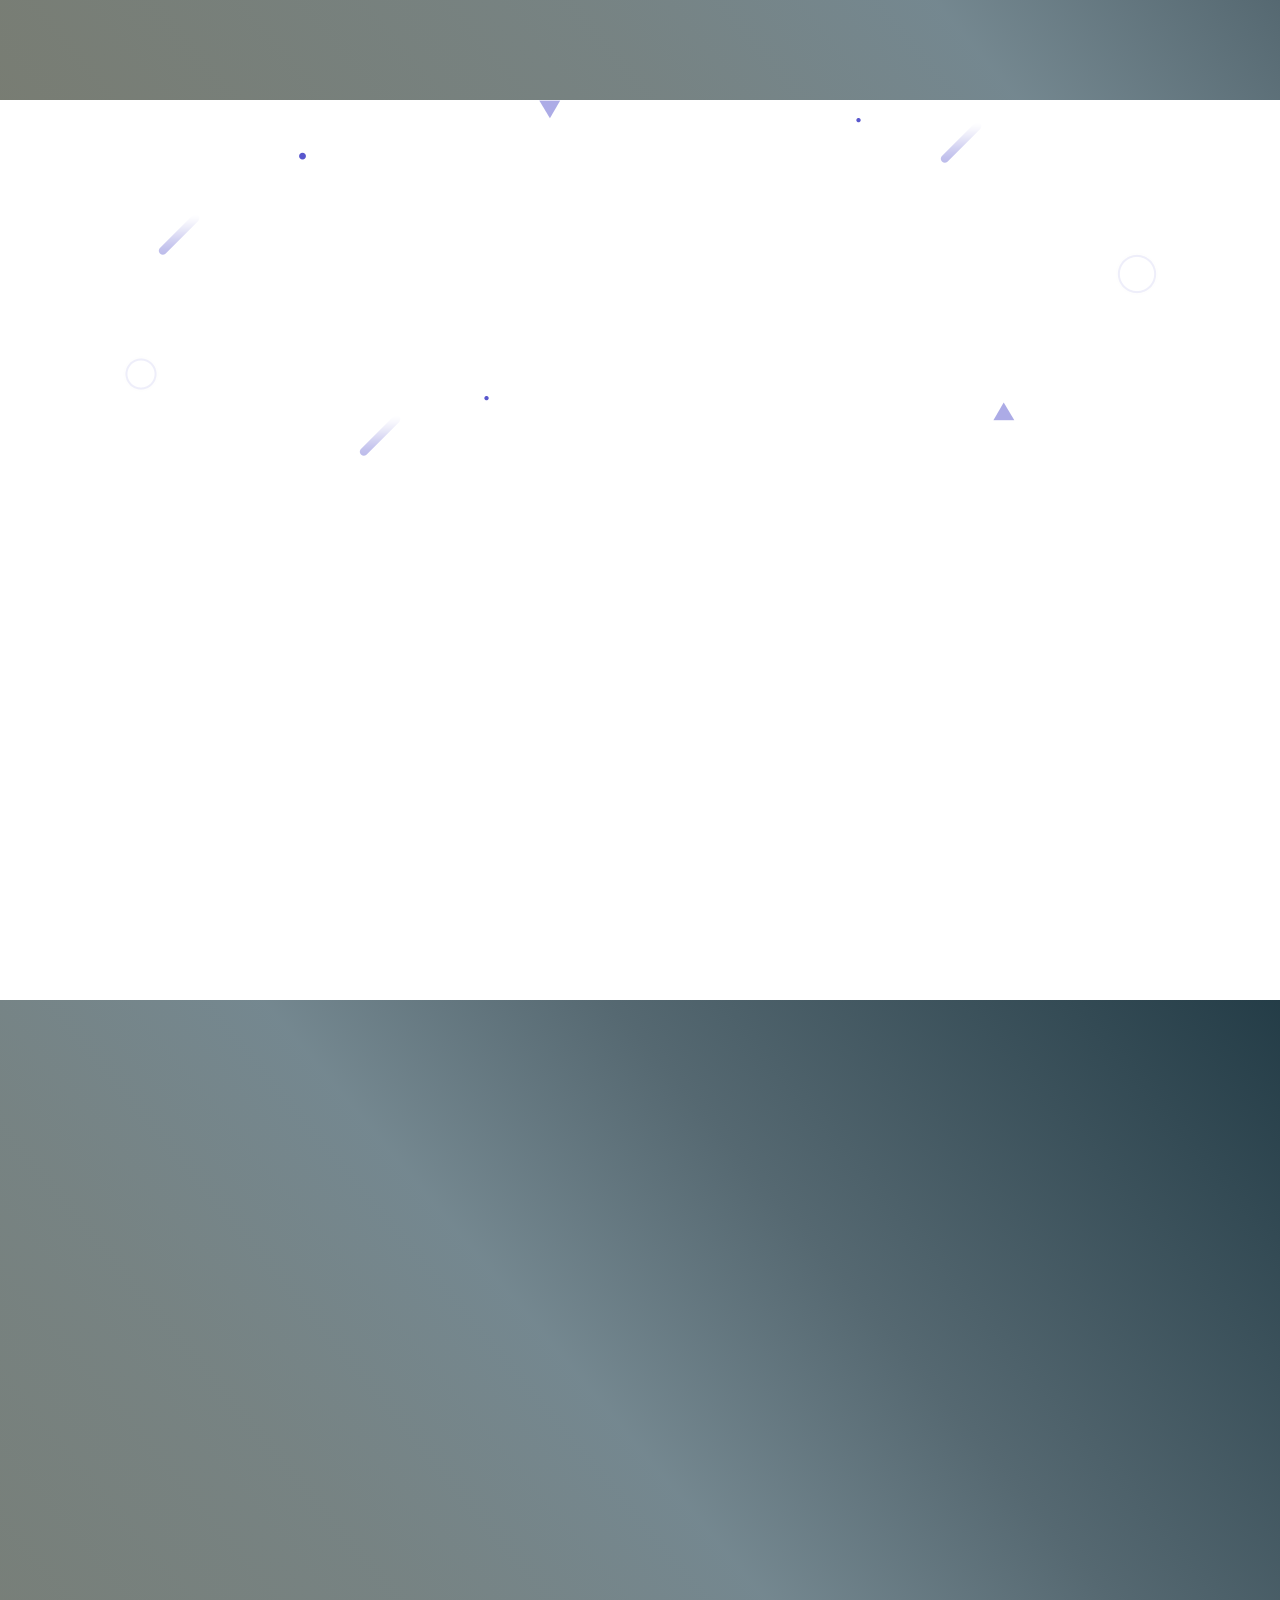
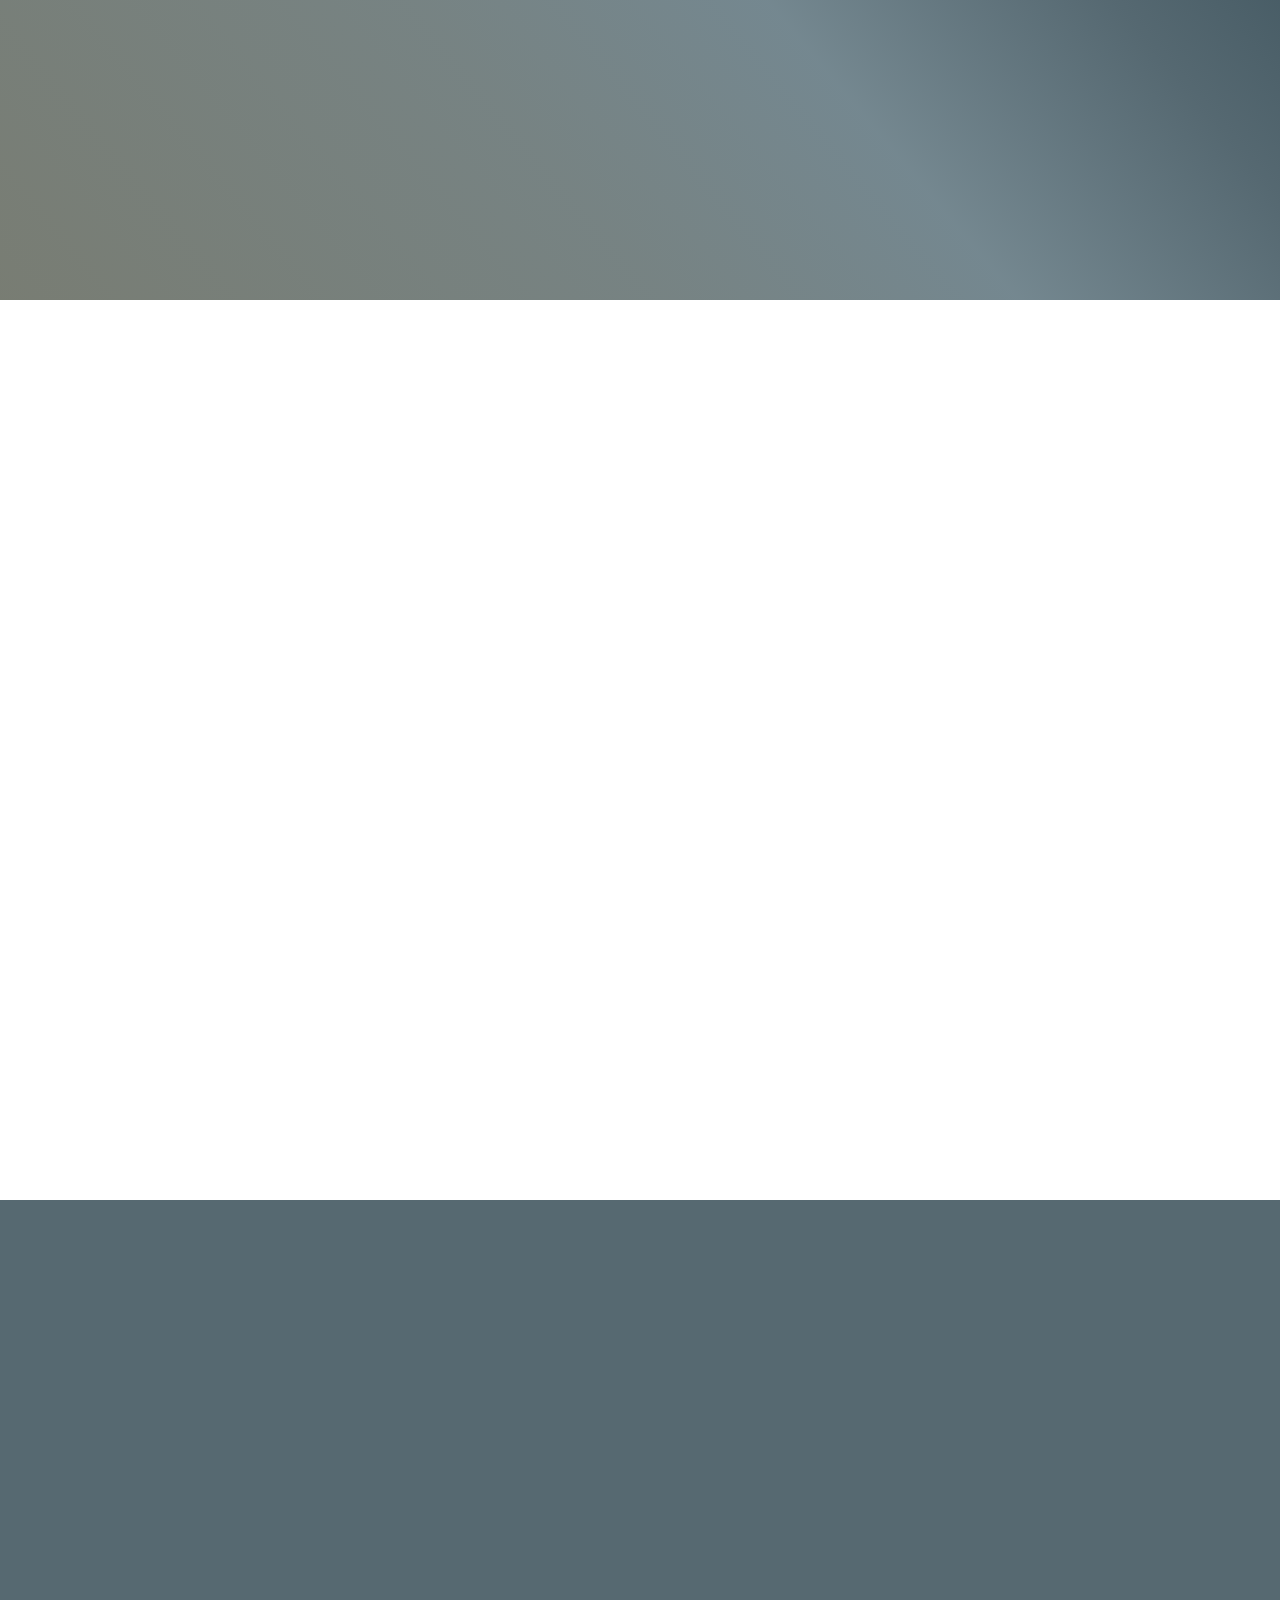
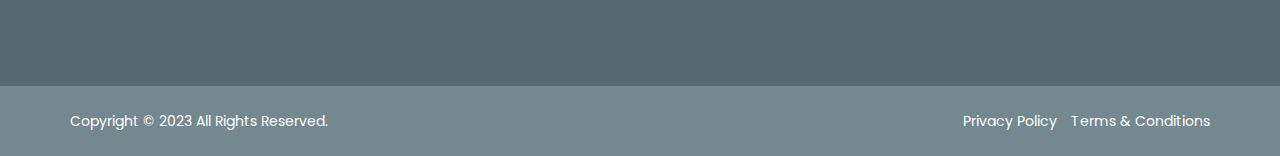
==== commit 2dbfd0ea: "Add files via upload" ====
--- a/index.html
+++ b/index.html
@@ -137,7 +137,7 @@
         <div class="col-lg-6 col-md-12 col-sm-12 text_md_center">
           <div class="title_dark title_border text_md_center">
             <h4 class="animation" data-animation="fadeInUp" data-animation-delay="0.2s">About VALTT</h4>
-            <p class="animation" data-animation="fadeInUp" data-animation-delay="0.4s">Valt is a cutting-edge platform for cryptocurrency recurring payments and 
+            <p class="animation" data-animation="fadeInUp" data-animation-delay="0.4s">Valtt is a cutting-edge platform for cryptocurrency recurring payments and 
               management. 
               We understand the challenges businesses and individuals face when it comes to paying subscriptions and managing transactions with 
               cryptocurrencies. That's why we've created a platform that makes the process easy, safe, and affordable. Our goal is to provide a solution 
@@ -305,7 +305,8 @@
         </div>
         <div class="col-lg-6 col-md-12 col-sm-12">
           <div class="text-center res_md_mt_50 res_sm_mt_20">
-            <img src="assets/images/investment_network.png" alt="image" />
+            <img class="animation" data-animation="zoomIn" data-animation-delay="0.2s"
+            src="assets/images/about_img.png" alt="image" />
           </div>
         </div>
       </div>
@@ -345,12 +346,10 @@
       <div class="row align-items-center">
         <div class="col-lg-8 offset-lg-2 col-md-12 col-sm-12">
           <div class="title_default_dark title_border text-center">
-            <h4 class="animation" data-animation="fadeInUp" data-animation-delay="0.2s">Your success is our success</h4>
-            <p class="animation" data-animation="fadeInUp" data-animation-delay="0.4s">Lorem ipsum dolor sit amet,
-              consectetur adipiscing elit,
-              sed do eiusmod tempor incididunt ut labore et dolore magna aliqua. Ut enim ad minim veniam, quis nostrud
-              exercitation ullamco
-              laboris nisi ut aliquip ex ea commodo consequat.</p>
+            <h4 class="animation" data-animation="fadeInUp" data-animation-delay="0.2s">Mision, vision and values</h4>
+            <p class="animation" data-animation="fadeInUp" data-animation-delay="0.4s">
+              We are dedicated to helping our users succeed in managing their blockchain funds and transactions in a 
+              secure and affordable way.</p>
           </div>
         </div>
       </div>
@@ -358,34 +357,29 @@
         <div class="col-lg-4 col-md-6 col-sm-12">
           <div class="box_wrap radius_box bg-white text-center animation" data-animation="fadeInUp"
             data-animation-delay="0.6s">
-            <img src="assets/images/Protection.png" alt="image" />
-            <h4>Lorem ipsum</h4>
-            <p>Lorem ipsum dolor sit amet, consectetur adipiscing elit,
-              sed do eiusmod tempor incididunt ut labore et dolore magna aliqua. Ut enim ad minim veniam, quis nostrud
-              exercitation ullamco
-              laboris nisi ut aliquip ex ea commodo consequat.</p>
+            <img src="assets/images/Trading.png" alt="image" />
+            <h4>Mission</h4>
+            <p>The mission of the company is to assist its users in managing their funds and transactions using cryptocurrencies 
+              in a way that is both affordable and secure. The company aims to provide a high-quality service that is accessible to all.</p>
           </div>
         </div>
         <div class="col-lg-4 col-md-6 col-sm-12">
           <div class="box_wrap radius_box bg-white text-center animation" data-animation="fadeInUp"
             data-animation-delay="0.8s">
-            <img src="assets/images/Protection.png" alt="image" />
-            <h4>Lorem ipsum</h4>
-            <p>Lorem ipsum dolor sit amet, consectetur adipiscing elit,
-              sed do eiusmod tempor incididunt ut labore et dolore magna aliqua. Ut enim ad minim veniam, quis nostrud
-              exercitation ullamco
-              laboris nisi ut aliquip ex ea commodo consequat.</p>
+            <img src="assets/images/Trading.png" alt="image" />
+            <h4>Vision</h4>
+            <p>The vision of the company is to become a global leader in the field of cryptocurrency fund management and payment solutions. 
+              The company aims to be at the forefront of innovation and to provide cutting-edge solutions to its customers.</p>
           </div>
         </div>
         <div class="col-lg-4 offset-lg-0 col-md-6 offset-md-3 col-sm-12">
           <div class="box_wrap radius_box bg-white text-center animation" data-animation="fadeInUp"
             data-animation-delay="1s">
-            <img src="assets/images/Protection.png" alt="image" />
-            <h4>Lorem ipsum</h4>
-            <p>Lorem ipsum dolor sit amet, consectetur adipiscing elit,
-              sed do eiusmod tempor incididunt ut labore et dolore magna aliqua. Ut enim ad minim veniam, quis nostrud
-              exercitation ullamco
-              laboris nisi ut aliquip ex ea commodo consequat.</p>
+            <img src="assets/images/Trading.png" alt="image" />
+            <h4>Values</h4>
+            <p>Our values are security, accessibility, affordability, innovation, and quality. We prioritize safety and innovation in 
+              blockchain payments, making it accessible and affordable for everyone. We are committed to providing high-quality 
+              service to our users.</p>
           </div>
         </div>
       </div>
@@ -401,8 +395,8 @@
         <div class="col-lg-8 col-md-12 offset-lg-2">
           <div class="title_default_light title_border text-center">
             <h4 class="animation" data-animation="fadeInUp" data-animation-delay="0.2s">Roadmap - Our Major Goals</h4>
-            <p class="animation" data-animation="fadeInUp" data-animation-delay="0.4s">We're on road to transform the
-              recurring payment industry as we know it.</p>
+            <p class="animation" data-animation="fadeInUp" data-animation-delay="0.4s">We're on road to transforming the
+              recurring payment industry as we know.</p>
           </div>
         </div>
       </div>
@@ -508,16 +502,10 @@
             <ul class="nav nav-pills tab_nav_s2 tab_color_white justify-content-center animation" id="pills-tab"
               role="tablist" data-animation="fadeInUp" data-animation-delay="0.5s">
               <li class="nav-item animation" data-animation="fadeInUp" data-animation-delay="0.5s">
-                <a class="active" data-toggle="tab" href="#tab1">Lorem ipsum</a>
+                <a class="active" data-toggle="tab" href="#tab1">Individuals</a>
               </li>
               <li class="nav-item animation" data-animation="fadeInUp" data-animation-delay="0.6s">
-                <a data-toggle="tab" href="#tab2">Lorem ipsum </a>
-              </li>
-              <li class="nav-item animation" data-animation="fadeInUp" data-animation-delay="0.7s">
-                <a data-toggle="tab" href="#tab3">Lorem ipsum</a>
-              </li>
-              <li class="nav-item animation" data-animation="fadeInUp" data-animation-delay="0.8s">
-                <a data-toggle="tab" href="#tab4">Lorem ipsum</a>
+                <a data-toggle="tab" href="#tab2">Businesses </a>
               </li>
             </ul>
             <div class="tab-content half_tab">
@@ -525,87 +513,34 @@
                 <div class="row">
                   <div class="col-md-6">
                     <div id="accordion1" class="faq_content2">
+
                       <div class="card animation" data-animation="fadeInUp" data-animation-delay="0.4s">
                         <div class="card-header" id="headingOne">
                           <h6 class="mb-0"> <a data-toggle="collapse" href="#collapseOne" aria-expanded="true"
-                              aria-controls="collapseOne">Lorem ipsum?</a> </h6>
+                              aria-controls="collapseOne">How does Valtt work for individuals?</a> </h6>
                         </div>
                         <div id="collapseOne" class="collapse show" aria-labelledby="headingOne"
                           data-parent="#accordion1">
                           <div class="card-body"> Lorem ipsum.</div>
                         </div>
                       </div>
-                      <div class="card animation" data-animation="fadeInUp" data-animation-delay="0.6s">
-                        <div class="card-header" id="headingTwo">
-                          <h6 class="mb-0"> <a class="collapsed" data-toggle="collapse" href="#collapseTwo"
-                              aria-expanded="false" aria-controls="collapseTwo">Lorem ipsum?</a> </h6>
-                        </div>
-                        <div id="collapseTwo" class="collapse" aria-labelledby="headingTwo" data-parent="#accordion1">
-                          <div class="card-body"> Lorem ipsum.</div>
-                        </div>
-                      </div>
-                      <div class="card animation" data-animation="fadeInUp" data-animation-delay="0.8s">
-                        <div class="card-header" id="headingThree">
-                          <h6 class="mb-0"> <a class="collapsed" data-toggle="collapse" href="#collapseThree"
-                              aria-expanded="false" aria-controls="collapseThree">Lorem ipsum?</a> </h6>
-                        </div>
-                        <div id="collapseThree" class="collapse" aria-labelledby="headingThree"
-                          data-parent="#accordion1">
-                          <div class="card-body">Lorem ipsum. </div>
-                        </div>
-                      </div>
-                      <div class="card animation" data-animation="fadeInUp" data-animation-delay="1s">
-                        <div class="card-header" id="headingFour">
-                          <h6 class="mb-0"> <a class="collapsed" data-toggle="collapse" href="#collapseFour"
-                              aria-expanded="false" aria-controls="collapseFour">Lorem ipsum?</a> </h6>
-                        </div>
-                        <div id="collapseFour" class="collapse" aria-labelledby="headingFour" data-parent="#accordion1">
-                          <div class="card-body"> Lorem ipsum. </div>
-                        </div>
-                      </div>
+                      
                     </div>
                   </div>
                   <div class="col-md-6">
+
                     <div id="accordion2" class="faq_content2">
                       <div class="card animation" data-animation="fadeInUp" data-animation-delay="0.4s">
                         <div class="card-header" id="headingFive">
                           <h6 class="mb-0"> <a data-toggle="collapse" href="#collapseFive" aria-expanded="true"
-                              aria-controls="collapseFive">Lorem ipsum?</a> </h6>
+                              aria-controls="collapseFive">What are the fees?</a> </h6>
                         </div>
                         <div id="collapseFive" class="collapse show" aria-labelledby="headingFive"
                           data-parent="#accordion2">
                           <div class="card-body"> Lorem ipsum.</div>
                         </div>
                       </div>
-                      <div class="card animation" data-animation="fadeInUp" data-animation-delay="0.6s">
-                        <div class="card-header" id="headingSix">
-                          <h6 class="mb-0"> <a class="collapsed" data-toggle="collapse" href="#collapseSix"
-                              aria-expanded="false" aria-controls="collapseSix">Lorem ipsum?</a> </h6>
-                        </div>
-                        <div id="collapseSix" class="collapse" aria-labelledby="headingSix" data-parent="#accordion2">
-                          <div class="card-body"> Lorem ipsum. </div>
-                        </div>
-                      </div>
-                      <div class="card animation" data-animation="fadeInUp" data-animation-delay="0.8s">
-                        <div class="card-header" id="headingSeven">
-                          <h6 class="mb-0"> <a class="collapsed" data-toggle="collapse" href="#collapseSeven"
-                              aria-expanded="false" aria-controls="collapseSeven">Lorem ipsum?</a> </h6>
-                        </div>
-                        <div id="collapseSeven" class="collapse" aria-labelledby="headingSeven"
-                          data-parent="#accordion2">
-                          <div class="card-body"> Lorem ipsum. </div>
-                        </div>
-                      </div>
-                      <div class="card animation" data-animation="fadeInUp" data-animation-delay="1s">
-                        <div class="card-header" id="headingEight">
-                          <h6 class="mb-0"> <a class="collapsed" data-toggle="collapse" href="#collapseEight"
-                              aria-expanded="false" aria-controls="collapseEight">Lorem ipsum?</a> </h6>
-                        </div>
-                        <div id="collapseEight" class="collapse" aria-labelledby="headingEight"
-                          data-parent="#accordion2">
-                          <div class="card-body"> Lorem ipsum. </div>
-                        </div>
-                      </div>
+                     
                     </div>
                   </div>
                 </div>
@@ -614,268 +549,40 @@
                 <div class="row">
                   <div class="col-md-6">
                     <div id="accordion3" class="faq_content2">
+
                       <div class="card animation" data-animation="fadeInUp" data-animation-delay="0.4s">
                         <div class="card-header" id="headingNine">
                           <h6 class="mb-0"> <a data-toggle="collapse" href="#collapseNine" aria-expanded="true"
-                              aria-controls="collapseNine">Lorem ipsum?</a> </h6>
+                              aria-controls="collapseNine">How does Valtt work for businesses?</a> </h6>
                         </div>
                         <div id="collapseNine" class="collapse show" aria-labelledby="headingNine"
                           data-parent="#accordion3">
                           <div class="card-body"> Lorem ipsum.</div>
                         </div>
                       </div>
-                      <div class="card animation" data-animation="fadeInUp" data-animation-delay="0.6s">
-                        <div class="card-header" id="headingTen">
-                          <h6 class="mb-0"> <a class="collapsed" data-toggle="collapse" href="#collapseTen"
-                              aria-expanded="false" aria-controls="collapseTen">Lorem ipsum?</a> </h6>
-                        </div>
-                        <div id="collapseTen" class="collapse" aria-labelledby="headingTen" data-parent="#accordion3">
-                          <div class="card-body"> Lorem ipsum.</div>
-                        </div>
-                      </div>
-                      <div class="card animation" data-animation="fadeInUp" data-animation-delay="0.8s">
-                        <div class="card-header" id="headingEleven">
-                          <h6 class="mb-0"> <a class="collapsed" data-toggle="collapse" href="#collapseEleven"
-                              aria-expanded="false" aria-controls="collapseEleven">Lorem ipsum?</a> </h6>
-                        </div>
-                        <div id="collapseEleven" class="collapse" aria-labelledby="headingEleven"
-                          data-parent="#accordion3">
-                          <div class="card-body"> Lorem ipsum.</div>
-                        </div>
-                      </div>
-                      <div class="card animation" data-animation="fadeInUp" data-animation-delay="1s">
-                        <div class="card-header" id="headingTwelve">
-                          <h6 class="mb-0"> <a class="collapsed" data-toggle="collapse" href="#collapseTwelve"
-                              aria-expanded="false" aria-controls="collapseTwelve">Lorem ipsum?</a> </h6>
-                        </div>
-                        <div id="collapseTwelve" class="collapse" aria-labelledby="headingTwelve"
-                          data-parent="#accordion3">
-                          <div class="card-body">Lorem ipsum.</div>
-                        </div>
-                      </div>
+                     
                     </div>
                   </div>
                   <div class="col-md-6">
+
                     <div id="accordion4" class="faq_content2">
                       <div class="card animation" data-animation="fadeInUp" data-animation-delay="0.4s">
                         <div class="card-header" id="headingThirteen">
                           <h6 class="mb-0"> <a data-toggle="collapse" href="#collapseThirteen" aria-expanded="true"
-                              aria-controls="collapseThirteen">Lorem ipsum?</a> </h6>
+                              aria-controls="collapseThirteen">What are the fees?</a> </h6>
                         </div>
                         <div id="collapseThirteen" class="collapse show" aria-labelledby="headingThirteen"
                           data-parent="#accordion4">
                           <div class="card-body"> Lorem ipsum.</div>
                         </div>
                       </div>
-                      <div class="card animation" data-animation="fadeInUp" data-animation-delay="0.6s">
-                        <div class="card-header" id="headingFourteen">
-                          <h6 class="mb-0"> <a class="collapsed" data-toggle="collapse" href="#collapseFourteen"
-                              aria-expanded="false" aria-controls="collapseFourteen">Lorem ipsum?</a> </h6>
-                        </div>
-                        <div id="collapseFourteen" class="collapse" aria-labelledby="headingFourteen"
-                          data-parent="#accordion4">
-                          <div class="card-body"> Lorem ipsum.</div>
-                        </div>
-                      </div>
-                      <div class="card animation" data-animation="fadeInUp" data-animation-delay="0.8s">
-                        <div class="card-header" id="headingFifteen">
-                          <h6 class="mb-0"> <a class="collapsed" data-toggle="collapse" href="#collapseFifteen"
-                              aria-expanded="false" aria-controls="collapseFifteen">Lorem ipsum?</a> </h6>
-                        </div>
-                        <div id="collapseFifteen" class="collapse" aria-labelledby="headingFifteen"
-                          data-parent="#accordion4">
-                          <div class="card-body">Lorem ipsum.</div>
-                        </div>
-                      </div>
-                      <div class="card animation" data-animation="fadeInUp" data-animation-delay="1s">
-                        <div class="card-header" id="headingSixteen">
-                          <h6 class="mb-0"> <a class="collapsed" data-toggle="collapse" href="#collapseSixteen"
-                              aria-expanded="false" aria-controls="collapseSixteen">Lorem ipsum?</a> </h6>
-                        </div>
-                        <div id="collapseSixteen" class="collapse" aria-labelledby="headingSixteen"
-                          data-parent="#accordion4">
-                          <div class="card-body"> Lorem ipsum.</div>
-                        </div>
-                      </div>
+                      
                     </div>
                   </div>
                 </div>
               </div>
-              <div class="tab-pane fade" id="tab3" role="tabpanel">
-                <div class="row">
-                  <div class="col-md-6">
-                    <div id="accordion5" class="faq_content2">
-                      <div class="card animation" data-animation="fadeInUp" data-animation-delay="0.4s">
-                        <div class="card-header" id="headingSeventeen">
-                          <h6 class="mb-0"> <a data-toggle="collapse" href="#collapseSeventeen" aria-expanded="true"
-                              aria-controls="collapseSeventeen">Lorem ipsum?</a> </h6>
-                        </div>
-                        <div id="collapseSeventeen" class="collapse show" aria-labelledby="headingSeventeen"
-                          data-parent="#accordion5">
-                          <div class="card-body"> Lorem ipsum.</div>
-                        </div>
-                      </div>
-                      <div class="card animation" data-animation="fadeInUp" data-animation-delay="0.6s">
-                        <div class="card-header" id="headingEighteen">
-                          <h6 class="mb-0"> <a class="collapsed" data-toggle="collapse" href="#collapseEighteen"
-                              aria-expanded="false" aria-controls="collapseEighteen">Lorem ipsum?</a> </h6>
-                        </div>
-                        <div id="collapseEighteen" class="collapse" aria-labelledby="headingEighteen"
-                          data-parent="#accordion5">
-                          <div class="card-body">Lorem ipsum. </div>
-                        </div>
-                      </div>
-                      <div class="card animation" data-animation="fadeInUp" data-animation-delay="0.8s">
-                        <div class="card-header" id="headingNineteen">
-                          <h6 class="mb-0"> <a class="collapsed" data-toggle="collapse" href="#collapseNineteen"
-                              aria-expanded="false" aria-controls="collapseNineteen">Lorem ipsum?</a> </h6>
-                        </div>
-                        <div id="collapseNineteen" class="collapse" aria-labelledby="headingNineteen"
-                          data-parent="#accordion5">
-                          <div class="card-body"> Lorem ipsum</div>
-                        </div>
-                      </div>
-                      <div class="card animation" data-animation="fadeInUp" data-animation-delay="1s">
-                        <div class="card-header" id="headingTwenty">
-                          <h6 class="mb-0"> <a class="collapsed" data-toggle="collapse" href="#collapseTwenty"
-                              aria-expanded="false" aria-controls="collapseTwenty">Lorem ipsum?</a> </h6>
-                        </div>
-                        <div id="collapseTwenty" class="collapse" aria-labelledby="headingTwenty"
-                          data-parent="#accordion5">
-                          <div class="card-body"> Lorem ipsum.</div>
-                        </div>
-                      </div>
-                    </div>
-                  </div>
-                  <div class="col-md-6">
-                    <div id="accordion6" class="faq_content2">
-                      <div class="card animation" data-animation="fadeInUp" data-animation-delay="0.4s">
-                        <div class="card-header" id="headingNine">
-                          <h6 class="mb-0"> <a data-toggle="collapse" href="#collapse21" aria-expanded="true"
-                              aria-controls="collapse21">Lorem ipsum?</a> </h6>
-                        </div>
-                        <div id="collapse21" class="collapse show" aria-labelledby="heading21"
-                          data-parent="#accordion6">
-                          <div class="card-body"> Lorem ipsum.</div>
-                        </div>
-                      </div>
-                      <div class="card animation" data-animation="fadeInUp" data-animation-delay="0.6s">
-                        <div class="card-header" id="heading22">
-                          <h6 class="mb-0"> <a class="collapsed" data-toggle="collapse" href="#collapse22"
-                              aria-expanded="false" aria-controls="collapse22">Lorem ipsum?</a> </h6>
-                        </div>
-                        <div id="collapse22" class="collapse" aria-labelledby="heading22" data-parent="#accordion6">
-                          <div class="card-body">Lorem ipsum. </div>
-                        </div>
-                      </div>
-                      <div class="card animation" data-animation="fadeInUp" data-animation-delay="0.8s">
-                        <div class="card-header" id="heading23">
-                          <h6 class="mb-0"> <a class="collapsed" data-toggle="collapse" href="#collapse23"
-                              aria-expanded="false" aria-controls="collapse23">Lorem ipsum?</a> </h6>
-                        </div>
-                        <div id="collapse23" class="collapse" aria-labelledby="heading23" data-parent="#accordion6">
-                          <div class="card-body"> Lorem ipsum</div>
-                        </div>
-                      </div>
-                      <div class="card animation" data-animation="fadeInUp" data-animation-delay="1s">
-                        <div class="card-header" id="heading24">
-                          <h6 class="mb-0"> <a class="collapsed" data-toggle="collapse" href="#collapse24"
-                              aria-expanded="false" aria-controls="collapse24">Lorem ipsum?</a> </h6>
-                        </div>
-                        <div id="collapse24" class="collapse" aria-labelledby="heading24" data-parent="#accordion6">
-                          <div class="card-body"> Lorem ipsum.</div>
-                        </div>
-                      </div>
-                    </div>
-                  </div>
-                </div>
-              </div>
-              <div class="tab-pane fade" id="tab4" role="tabpanel">
-                <div class="row">
-                  <div class="col-md-6">
-                    <div id="accordion7" class="faq_content2">
-                      <div class="card animation" data-animation="fadeInUp" data-animation-delay="0.4s">
-                        <div class="card-header" id="heading25">
-                          <h6 class="mb-0"> <a data-toggle="collapse" href="#collapse25" aria-expanded="true"
-                              aria-controls="collapse25">Lorem ipsum?</a> </h6>
-                        </div>
-                        <div id="collapse25" class="collapse show" aria-labelledby="heading25"
-                          data-parent="#accordion7">
-                          <div class="card-body">Lorem ipsum.</div>
-                        </div>
-                      </div>
-                      <div class="card animation" data-animation="fadeInUp" data-animation-delay="0.6s">
-                        <div class="card-header" id="heading26">
-                          <h6 class="mb-0"> <a class="collapsed" data-toggle="collapse" href="#collapse26"
-                              aria-expanded="false" aria-controls="collapse26">Lorem ipsum?</a> </h6>
-                        </div>
-                        <div id="collapse26" class="collapse" aria-labelledby="heading26" data-parent="#accordion7">
-                          <div class="card-body">Lorem ipsum.</div>
-                        </div>
-                      </div>
-                      <div class="card animation" data-animation="fadeInUp" data-animation-delay="0.8s">
-                        <div class="card-header" id="heading27">
-                          <h6 class="mb-0"> <a class="collapsed" data-toggle="collapse" href="#collapse27"
-                              aria-expanded="false" aria-controls="collapse27">Lorem ipsum?</a> </h6>
-                        </div>
-                        <div id="collapse27" class="collapse" aria-labelledby="heading27" data-parent="#accordion7">
-                          <div class="card-body"> Lorem ipsum.</div>
-                        </div>
-                      </div>
-                      <div class="card animation" data-animation="fadeInUp" data-animation-delay="1s">
-                        <div class="card-header" id="heading28">
-                          <h6 class="mb-0"> <a class="collapsed" data-toggle="collapse" href="#collapse28"
-                              aria-expanded="false" aria-controls="collapse28">Lorem ipsum?</a> </h6>
-                        </div>
-                        <div id="collapse28" class="collapse" aria-labelledby="heading28" data-parent="#accordion7">
-                          <div class="card-body"> Lorem ipsum.</div>
-                        </div>
-                      </div>
-                    </div>
-                  </div>
-                  <div class="col-md-6">
-                    <div id="accordion8" class="faq_content2">
-                      <div class="card animation" data-animation="fadeInUp" data-animation-delay="0.4s">
-                        <div class="card-header" id="heading29">
-                          <h6 class="mb-0"> <a data-toggle="collapse" href="#collapse29" aria-expanded="true"
-                              aria-controls="collapse29">Lorem ipsum?</a> </h6>
-                        </div>
-                        <div id="collapse29" class="collapse show" aria-labelledby="heading29"
-                          data-parent="#accordion8">
-                          <div class="card-body">Lorem ipsum cies.</div>
-                        </div>
-                      </div>
-                      <div class="card animation" data-animation="fadeInUp" data-animation-delay="0.6s">
-                        <div class="card-header" id="heading30">
-                          <h6 class="mb-0"> <a class="collapsed" data-toggle="collapse" href="#collapse30"
-                              aria-expanded="false" aria-controls="collapse30">Lorem ipsum?</a> </h6>
-                        </div>
-                        <div id="collapse30" class="collapse" aria-labelledby="heading30" data-parent="#accordion8">
-                          <div class="card-body">Lorem ipsum.</div>
-                        </div>
-                      </div>
-                      <div class="card animation" data-animation="fadeInUp" data-animation-delay="0.8s">
-                        <div class="card-header" id="heading31">
-                          <h6 class="mb-0"> <a class="collapsed" data-toggle="collapse" href="#collapse31"
-                              aria-expanded="false" aria-controls="collapse31">Lorem ipsum?</a> </h6>
-                        </div>
-                        <div id="collapse31" class="collapse" aria-labelledby="heading31" data-parent="#accordion8">
-                          <div class="card-body">Lorem ipsum.</div>
-                        </div>
-                      </div>
-                      <div class="card animation" data-animation="fadeInUp" data-animation-delay="1s">
-                        <div class="card-header" id="heading32">
-                          <h6 class="mb-0"> <a class="collapsed" data-toggle="collapse" href="#collapse32"
-                              aria-expanded="false" aria-controls="collapse32">Lorem ipsum?</a> </h6>
-                        </div>
-                        <div id="collapse32" class="collapse" aria-labelledby="heading32" data-parent="#accordion8">
-                          <div class="card-body">Lorem ipsum.</div>
-                        </div>
-                      </div>
-                    </div>
-                  </div>
-                </div>
-              </div>
+            
+
             </div>
           </div>
         </div>
@@ -973,7 +680,8 @@
               </a>
             </div>
             <div class="footer_desc">
-              <p class="animation" data-animation="fadeInUp" data-animation-delay="0.4s">Valt is a platform for cryptocurrency 
+              <p class="animation" data-animation="fadeInUp" data-animation-delay="0.4s" style="width: 80%;">
+                Valtt is a platform for cryptocurrency 
                 recurring payments and management that makes the process easy, safe, and affordable. They employ the latest 
                 encryption technologies to ensure the security of users' funds and transactions.
             </div>
@@ -981,7 +689,7 @@
           <div class="col-lg-3 col-md-6 res_md_mt_30 res_sm_mt_20">
             <h4 class="footer_title border_title animation" data-animation="fadeInUp" data-animation-delay="0.2s">Quick
               Links</h4>
-            <ul class="footer_link list_arrow" style="padding-left: 45px;">
+            <ul class="footer_link list_arrow">
               <li class="animation" data-animation="fadeInUp" data-animation-delay="0.2s"><a href="#">Home</a></li>
               <li class="animation" data-animation="fadeInUp" data-animation-delay="0.4s"><a href="#about">About</a></li>
               <li class="animation" data-animation="fadeInUp" data-animation-delay="0.3s"><a href="#features">Features</a></li>
--- a/assets/css/style.css
+++ b/assets/css/style.css
@@ -1,10 +1,11 @@
 body {
     background: #fff;
-    color: #7a7a7a;
+    color: black;
     font-family: Poppins, sans-serif;
     font-size: 16px;
     font-weight: 400;
-    line-height: 30px
+    line-height: 30px;
+    text-align: justify
 }
 
 body,
@@ -12,22 +13,11 @@
     height: 100%
 }
 
-h1,
-h2,
-h3,
-h4,
-h5,
-h6 {
-    color: #5957cd
-}
-
 p {
-    color: #7a7a7a;
     margin-bottom: 30px
 }
 
 a {
-    color: #5957cd;
     text-decoration: none;
     -webkit-transition: .5s;
     transition: .5s
@@ -55,25 +45,21 @@
 }
 
 ::-webkit-input-placeholder {
-    color: #7a7a7a;
     font-weight: 400;
     font-family: Poppins, sans-serif
 }
 
 :-moz-placeholder {
-    color: #7a7a7a;
     font-weight: 400;
     font-family: Poppins, sans-serif
 }
 
 ::-moz-placeholder {
-    color: #7a7a7a;
     font-weight: 400;
     font-family: Poppins, sans-serif
 }
 
 :-ms-input-placeholder {
-    color: #7a7a7a;
     font-weight: 400;
     font-family: Poppins, sans-serif
 }
@@ -131,11 +117,11 @@
 
 .title_default_light h4,
 .title_default_light p {
-    color: #fff
+    color: white
 }
 
 .title_dark h4 {
-    color: #0c0e27;
+    color: black;
     font-size: 26px;
     font-weight: 700;
     margin-bottom: 30px
@@ -147,11 +133,11 @@
 }
 
 .title_dark.title_border h4::before {
-    background-color: #0c0e27
+    background-color: black
 }
 
 .title_border h4::before {
-    background-color: #5957cd;
+    background-color: black;
     bottom: 0;
     content: "";
     height: 2px;
@@ -183,7 +169,15 @@
     background-color: #161d3e
 }
 
-.bg_black_dark,
+.bg_black_dark {
+    background-image: linear-gradient(230deg,
+            hsl(198deg 33% 21%) 0%,
+            hsl(199deg 14% 39%) 33%,
+            hsl(198deg 11% 51%) 50%,
+            hsl(181deg 5% 49%) 67%,
+            hsl(87deg 4% 47%) 100%)
+}
+
 .v_dark {
     background-color: #0c0e27
 }
@@ -300,7 +294,7 @@
     top: 0;
     width: 51%;
     height: 100%;
-    background-color: #4241b8;
+    background-color: black;
     z-index: 999;
     -webkit-transform: translateX(0);
     -moz-transform: translateX(0);
@@ -353,11 +347,11 @@
 
 .v_dark #loader-wrapper .loader-section,
 .v_light_dark #loader-wrapper .loader-section {
-    background-color: #030307
+    background-color: black
 }
 
 .color-switch {
-    background: #212121;
+    background: black;
     right: -200px;
     padding: 20px 0;
     position: absolute;
@@ -450,7 +444,7 @@
 }
 
 .btn span {
-    background: #5957cd;
+    background: black;
     border-radius: 100%;
     color: #fff;
     display: inline-block;
@@ -472,7 +466,7 @@
     -moz-animation: 2.5s infinite rounded;
     -o-animation: 2.5s infinite rounded;
     animation: 2.5s .8s infinite rounded;
-    border: 1px solid #5957cd;
+    border: 1px solid black;
     border-radius: 100%;
     bottom: -5px;
     content: "";
@@ -516,16 +510,12 @@
 .btn:active:hover,
 .btn:active:not(:disabled):not(.disabled),
 .btn:focus {
-    background-image: -webkit-linear-gradient(left, #ff67cb 0, #ffcc67 51%, #ff67cb);
-    background-image: linear-gradient(to right, #ff67cb 0, #ffcc67 51%, #ff67cb);
     box-shadow: none;
     outline: 0
 }
 
 .btn-default {
     background-size: 200% auto;
-    background-image: -webkit-linear-gradient(left, #ff67cb 0, #ffcc67 51%, #ff67cb);
-    background-image: linear-gradient(to right, #ff67cb 0, #ffcc67 51%, #ff67cb);
     border: 0;
     color: #fff;
     outline: 0;
@@ -593,15 +583,14 @@
 .btn-primary:hover {
     background: rgba(0, 0, 0, 0) !important;
     box-shadow: none;
-    color: #5957cd;
     padding-left: 30px
 }
 
 .btn-info {
-    background: #5957cd;
     height: auto;
     line-height: normal;
     padding: 12px 30px
+    
 }
 
 .btn-info.active,
@@ -611,7 +600,6 @@
 .btn-info:active:not(:disabled):not(.disabled),
 .btn-info:focus,
 .btn-info:hover {
-    background: #4241b8;
     box-shadow: none
 }
 
@@ -715,12 +703,12 @@
 .v_navy_blue .btn-info:active:not(:disabled):not(.disabled),
 .v_navy_blue .btn-info:focus,
 .v_navy_blue .btn-info:hover {
-    background-color: #0b267d
+    background-color: black
 }
 
 .v_dark .btn-info,
 .v_light_dark .btn-info {
-    background-color: #0c0e27
+    background-color: black
 }
 
 .v_dark .btn-info.active,
@@ -737,7 +725,7 @@
 .v_light_dark .btn-info:active:not(:disabled):not(.disabled),
 .v_light_dark .btn-info:focus,
 .v_light_dark .btn-info:hover {
-    background-color: #161d3e
+    background-color: black
 }
 
 .v_light_purple .btn-white.active,
@@ -778,7 +766,7 @@
 .nav-fixed,
 .spop,
 header.active {
-    background-color: #4241b8;
+    background-color: black;
     box-shadow: 0 0 4px rgba(0, 0, 0, .1)
 }
 
@@ -859,7 +847,7 @@
 }
 
 .navbar-nav .dropdown-menu {
-    background-color: #4241b8;
+    background-color: black;
     border: 0;
     border-radius: 0;
     margin: 0;
@@ -939,7 +927,7 @@
 }
 
 .lng_dropdown .ddChild {
-    background-color: #4241b8;
+    background-color: black;
     left: -9px;
     margin-top: 0;
     padding: 5px 9px;
@@ -967,7 +955,7 @@
 .v_light_dark .navbar-nav .dropdown-menu,
 .v_light_dark .spop,
 .v_light_dark header.active {
-    background-color: #262d4e
+    background-color: black
 }
 
 .banner_effect {
@@ -984,7 +972,12 @@
     background-size: cover;
     padding: 200px 0 100px;
     position: relative;
-    overflow: hidden
+    overflow: hidden;
+    min-height: 100vh;
+    display: flex;
+    align-items: center;
+    justify-content: center;
+    height: 100%;
 }
 
 .banner_text h1 {
@@ -1030,15 +1023,9 @@
 }
 
 .bg-white .progress {
-    border-color: #5957cd
-}
-
-.bg-white .progress .progress_label,
-.bg-white .progress_max_val,
-.bg-white .progress_min_val,
-.bg-white .tk_counter {
-    color: #5957cd
-}
+    border-color: black
+}
+
 
 .bg-white .progress,
 .bg-white .progress-bar {
@@ -1090,7 +1077,7 @@
 
 .box_wrap h4,
 .work_inner h4 {
-    color: #7a7a7a;
+    color: black;
     font-size: 22px;
     font-weight: 600;
     margin-bottom: 20px;
@@ -1208,8 +1195,8 @@
 }
 
 .box_wrapper:before {
-    border-right: 1px solid #5957cd;
-    border-top: 1px solid #5957cd;
+    border-right: 1px solid black;
+    border-top: 1px solid black;
     content: "";
     height: 0;
     position: absolute;
@@ -1223,8 +1210,8 @@
 
 .box_wrapper:after {
     bottom: 0;
-    border-left: 1px solid #5957cd;
-    border-bottom: 1px solid #5957cd;
+    border-left: 1px solid black;
+    border-bottom: 1px solid black;
     content: "";
     height: 0;
     left: 0;
@@ -1276,7 +1263,7 @@
 .text-purple.btn-primary:focus,
 .text-purple.btn-primary:hover,
 .v_light_purple .highlight_txt {
-    color: #6000b5
+    color: black
 }
 
 .about_shape_bg {
@@ -1306,7 +1293,7 @@
 }
 
 .tk_countdown_time {
-    background-color: #5957cd;
+    background-color: black;
     border-radius: 9px;
     box-shadow: 0 0 8px rgba(0, 0, 0, .3);
     padding: 10px
@@ -1373,12 +1360,12 @@
 
 .roadmap_box.current .roadmap_inner,
 .timeline_box.current .timeline_inner {
-    background-color: #ff67cb
+    background-color: #A895AE
 }
 
 .roadmap_box.current .roadmap_inner::before,
 .timeline_box.current .timeline_inner::before {
-    border-color: transparent transparent #ff67cb;
+    border-color: transparent transparent #A895AE;
     border-style: solid;
     border-width: 0 8px 8px;
     content: "";
@@ -1421,7 +1408,6 @@
 .roadmap .owl-nav i {
     background-color: #fff;
     border-radius: 100%;
-    color: #5957cd;
     display: block;
     font-size: 26px;
     height: 33px;
@@ -1432,7 +1418,7 @@
 
 .roadmap .owl-nav i:hover,
 .timeline .owl-nav i:hover {
-    background-color: #ff67cb;
+    background-color: #A895AE;
     color: #fff
 }
 
@@ -1453,7 +1439,6 @@
 .roadmap .owl-nav .disabled i,
 .timeline .owl-nav .disabled i {
     background-color: #fff !important;
-    color: #5957cd
 }
 
 .roadmap_wrap::before {
@@ -1482,7 +1467,7 @@
 }
 
 .roadmap_wrap .owl-nav i:hover {
-    color: #ff67cb
+    color: #A895AE
 }
 
 .roadmap_wrap .owl-next,
@@ -1516,7 +1501,6 @@
 .timeline .owl-nav i {
     background-color: #fff;
     border-radius: 100%;
-    color: #5957cd;
     display: block;
     font-size: 26px;
     height: 33px;
@@ -1559,9 +1543,9 @@
 }
 
 .timeline_box.complete .timeline_circle::before {
-    border-color: #ff67cb;
+    border-color: #A895AE;
     margin: -8px;
-    background-color: #ff67cb;
+    background-color: #A895AE;
     z-index: -1
 }
 
@@ -1570,7 +1554,7 @@
     position: absolute;
     left: -50%;
     top: -30px;
-    background-color: #ff67cb;
+    background-color: #A895AE;
     height: 5px;
     z-index: -2;
     width: 110%;
@@ -1587,7 +1571,7 @@
 }
 
 .mfp-bg {
-    background-color: #5957cd;
+    background-color: black;
     opacity: .8
 }
 
@@ -1678,7 +1662,7 @@
 }
 
 .tab_nav_s2 li.nav-item {
-    border-right: 1px solid #0043bb;
+    border-right: 1px solid black;
     padding: 0 25px
 }
 
@@ -1983,7 +1967,6 @@
 }
 
 .bottom_footer {
-    background-color: #4b49c5;
     padding: 20px 0
 }
 
@@ -2031,7 +2014,7 @@
 
 .v_dark .bottom_footer,
 .v_light_dark .bottom_footer {
-    background-color: #0c0e27
+    background-color: black
 }
 
 .v_blue_light .btn-info.active,
@@ -2246,6 +2229,164 @@
     width: 20px
 }
 
-.logo{
+.logo {
     max-height: 60px;
+}
+
+.cabecera {
+    background-color: hsl(198deg 11% 51%);
+    padding-left: 20px;
+    padding-right: 20px;
+    border-radius: 40px;
+    padding-top: 10px;
+    padding-bottom: 10px;
+}
+
+.section_banner {
+    position: relative;
+}
+
+.header_wrap {
+    position: absolute;
+    top: 0;
+    left: 0;
+    right: 0;
+    z-index: 20
+}
+
+.full {
+    min-height: 100vh;
+    display: flex;
+    flex-direction: column;
+    justify-content: center;
+}
+
+.gradient {
+    background-image: linear-gradient(230deg,
+            hsl(198deg 33% 21%) 0%,
+            hsl(199deg 14% 39%) 33%,
+            hsl(198deg 11% 51%) 50%,
+            hsl(181deg 5% 49%) 67%,
+            hsl(87deg 4% 47%) 100%);
+}
+
+.color1 {
+    background-color: hsl(199deg 14% 39%)
+}
+
+.color2 {
+    background-color: hsl(198deg 11% 51%)
+}
+
+.list-icon-box {
+    margin-top: 41px;
+    padding-right: 132px;
+    position: relative;
+}
+
+.list-icon-box::before {
+    content: "";
+    position: absolute;
+    top: 0;
+    left: 0;
+    z-index: 0;
+    left: 24px;
+    width: 2px;
+    height: 80%;
+}
+
+.icon-box {
+    display: flex;
+    margin-bottom: 18px;
+    position: relative;
+    z-index: 1;
+}
+
+.icon-box .icon {
+    display: flex;
+    align-items: center;
+    justify-content: center;
+    min-width: 48px;
+    height: 48px;
+    background: linear-gradient(
+        50deg,
+        hsl(230deg 13% 27%) 0%,
+        hsl(7deg 26% 62%) 26%,
+        hsl(5deg 33% 68%) 39%,
+        hsl(340deg 15% 55%) 50%,
+        hsl(306deg 11% 60%) 61%,
+        hsl(203deg 19% 66%) 74%,
+        hsl(176deg 52% 62%) 100%);
+    border-radius: 50%;
+    margin-right: 17px;
+}
+
+.icon-box .content {
+    padding-top: 2px;
+}
+
+.icon-box .content p {
+    line-height: 1.6;
+}
+
+.choose__box {
+    margin-top: 35px;
+}
+
+.choose__box-icon {
+    display: flex;
+    align-items: center;
+    justify-content: center;
+    flex-direction: column;
+    cursor: pointer;
+}
+
+.choose__box-icon .icon {
+    min-width: 66px;
+    width: 66px;
+    height: 66px;
+    border-radius: 50%;
+    background: linear-gradient(
+        50deg,
+        hsl(230deg 13% 27%) 0%,
+        hsl(7deg 26% 62%) 26%,
+        hsl(5deg 33% 68%) 39%,
+        hsl(340deg 15% 55%) 50%,
+        hsl(306deg 11% 60%) 61%,
+        hsl(203deg 19% 66%) 74%,
+        hsl(176deg 52% 62%) 100%);
+    display: flex;
+    align-items: center;
+    justify-content: center;
+    position: relative;
+    transition: 0.7s all ease-in-out;
+    margin-bottom: 10px;
+}
+
+.choose__box-icon .icon span {
+    font-size: 26px;
+}
+
+.choose__box-icon .icon::before {
+    content: "";
+    position: absolute;
+    top: 0;
+    left: 0;
+    width: 90px;
+    height: 90px;
+    border-radius: 50%;
+    margin: -12px;
+    transition: 0.3s all ease-in-out;
+}
+
+.choose__box-icon .content h5 {
+    margin-bottom: 18px;
+}
+
+.choose__box-icon:hover .icon {
+    transform: rotateY(-360deg);
+}
+
+.mb{
+    margin-bottom: 50px;
 }--- a/assets/color/theme.css
+++ b/assets/color/theme.css
@@ -1,5 +1,117 @@
-/*!
-Author       : Bestwebcreator.
-Template Name: Cryptocash – ICO, Cryptocurrency Website & ICO Landing Page HTML + Dashboard Template
-Version      : 1.8
-*/.blog_content_detail .blog_meta a:hover,.blog_content_detail .blog_meta a:hover span,.blog_content_detail .blog_meta li a:hover i,.blog_meta a:hover,.blog_meta a:hover i,.blog_text a:hover,.blog_title a:hover,.breadcrumb li a:hover,.comment-reply:hover,.doc_dropdown .dropdown-menu li a:hover,.doc_lan li a:hover,.doc_lan li a:hover span i,.doc_list li a:hover,.footer_link a:hover,.footer_link_s2 li a:hover,.footer_menu li a:hover,.footer_social li a:hover,.navbar-expand-lg .navbar-nav .dropdown-item.active,.navbar-expand-lg .navbar-nav .dropdown-item:hover,.navbar-expand-lg .navbar-nav .dropdown-menu li a.active,.navbar-expand-lg .navbar-nav .dropdown.show>a,.navbar-nav li a.active,.roadmap_wrap .owl-nav i:hover,.social_icon li a:hover,.social_single_team li a:hover,.social_team a:hover,.tab_nav_s2 li.nav-item a.active,.tab_nav_s2 li.nav-item a:hover,.tags li a:hover,.v_blue .social_icon li a:hover,.v_blue .social_single_team li a:hover,.v_blue_light .social_icon li a:hover,.v_blue_pro .blog_meta a:hover,.v_blue_pro .blog_meta a:hover i,.v_blue_pro .blog_text a:hover,.v_dark .blog_meta a:hover,.v_dark .blog_meta a:hover i,.v_dark .blog_text a:hover,.v_dark .social_icon li a:hover,.v_dark .social_single_team li a:hover,.v_light_dark .social_single_team li a:hover,.v_navy_blue .nav-item a.active,.v_navy_blue .nav-item a:hover,.v_royal_blue .social_icon li a:hover,.vertical_social li a:hover,.widget-post-content h6 a:hover,.widget_archive li a:hover,.widget_category li a:hover,a:hover,header a:hover{color:hsl(215deg 94% 41%)}.box_roadmap .roadmap_inner::after,.navbar-expand-lg .navbar-nav>li>.nav-link.active::before,.rd_complete .roadmap_icon,.roadmap .owl-nav i:hover,.roadmap_box.current .roadmap_inner,.single_roadmap.roadmap_done .roadmap_icon,.tab-link.active,.tab-link.active:hover,.tab-link:hover,.tab_nav_s4 li.nav-item a.active,.timeline .owl-nav i:hover,.timeline_box.complete .timeline_circle::before,.timeline_box.complete::before,.timeline_box.current .timeline_inner,.v_light_dark .tab-link.active,.v_light_dark .tab-link.active:hover,.v_light_dark .tab-link:hover,.v_royal_blue .tab-link.active,.v_royal_blue .tab-link.active:hover,.v_royal_blue .tab-link:hover{background-color:hsl(187deg 82% 53%) 40%,}.roadmap_box.current .roadmap_inner::before,.timeline_box.current .timeline_inner::before{border-color:transparent transparent hsl(215deg 94% 41%)}.btn-default,.btn-default.active,.btn-default.active.focus,.btn-default.active:focus,.btn-default.active:hover,.btn-default.focus:active,.btn-default:active,.btn-default:active:focus,.btn-default:active:hover,.btn-default:focus,.btn.active:not(:disabled):not(.disabled),.btn:active:not(:disabled):not(.disabled),.faq_content4 .card-header a::after,.team_img.gradient_box::before,.team_pop .progress-bar,.tk_counter_inner .progress-bar.gradient,button{background-image:linear-gradient(45deg,hsl(215deg 94% 41%) 0,hsl(200deg 81% 47%) 20%,hsl(187deg 82% 53%) 40%,hsl(133deg 64% 81%) 60%,hsl(52deg 100% 72%) 80%,hsl(61deg 98% 79%) 100%)}.dl_lan li a:hover,.doc_list li a,.tab_nav_s4 li.nav-item a.active,.tags li a:hover,.timeline_box.complete .timeline_circle::before,.video_wrap::before{border-color:hsl(187deg 82% 53%) 40%,}+.blog_content_detail .blog_meta a:hover,
+.blog_content_detail .blog_meta a:hover span,
+.blog_content_detail .blog_meta li a:hover i,
+.blog_meta a:hover,
+.blog_meta a:hover i,
+.blog_text a:hover,
+.blog_title a:hover,
+.breadcrumb li a:hover,
+.comment-reply:hover,
+.doc_dropdown .dropdown-menu li a:hover,
+.doc_lan li a:hover,
+.doc_lan li a:hover span i,
+.doc_list li a:hover,
+.footer_link a:hover,
+.footer_link_s2 li a:hover,
+.footer_menu li a:hover,
+.footer_social li a:hover,
+.navbar-expand-lg .navbar-nav .dropdown-item.active,
+.navbar-expand-lg .navbar-nav .dropdown-item:hover,
+.navbar-expand-lg .navbar-nav .dropdown-menu li a.active,
+.navbar-expand-lg .navbar-nav .dropdown.show>a,
+.navbar-nav li a.active,
+.roadmap_wrap .owl-nav i:hover,
+.social_icon li a:hover,
+.social_single_team li a:hover,
+.social_team a:hover,
+.tab_nav_s2 li.nav-item a.active,
+.tab_nav_s2 li.nav-item a:hover,
+.tags li a:hover,
+.v_blue .social_icon li a:hover,
+.v_blue .social_single_team li a:hover,
+.v_blue_light .social_icon li a:hover,
+.v_blue_pro .blog_meta a:hover,
+.v_blue_pro .blog_meta a:hover i,
+.v_blue_pro .blog_text a:hover,
+.v_dark .blog_meta a:hover,
+.v_dark .blog_meta a:hover i,
+.v_dark .blog_text a:hover,
+.v_dark .social_icon li a:hover,
+.v_dark .social_single_team li a:hover,
+.v_light_dark .social_single_team li a:hover,
+.v_navy_blue .nav-item a.active,
+.v_navy_blue .nav-item a:hover,
+.v_royal_blue .social_icon li a:hover,
+.vertical_social li a:hover,
+.widget-post-content h6 a:hover,
+.widget_archive li a:hover,
+.widget_category li a:hover,
+a:hover,
+header a:hover {
+    color: hsl(215deg 94% 41%)
+}
+
+.box_roadmap .roadmap_inner::after,
+.navbar-expand-lg .navbar-nav>li>.nav-link.active::before,
+.rd_complete .roadmap_icon,
+.roadmap .owl-nav i:hover,
+.roadmap_box.current .roadmap_inner,
+.single_roadmap.roadmap_done .roadmap_icon,
+.tab-link.active,
+.tab-link.active:hover,
+.tab-link:hover,
+.tab_nav_s4 li.nav-item a.active,
+.timeline .owl-nav i:hover,
+.timeline_box.complete .timeline_circle::before,
+.timeline_box.complete::before,
+.timeline_box.current .timeline_inner,
+.v_light_dark .tab-link.active,
+.v_light_dark .tab-link.active:hover,
+.v_light_dark .tab-link:hover,
+.v_royal_blue .tab-link.active,
+.v_royal_blue .tab-link.active:hover,
+.v_royal_blue .tab-link:hover {
+    background-color: hsl(187deg 82% 53%) 40%,
+}
+
+.roadmap_box.current .roadmap_inner::before,
+.timeline_box.current .timeline_inner::before {
+    border-color: transparent transparent hsl(215deg 94% 41%)
+}
+
+.btn-default,
+.btn-default.active,
+.btn-default.active.focus,
+.btn-default.active:focus,
+.btn-default.active:hover,
+.btn-default.focus:active,
+.btn-default:active,
+.btn-default:active:focus,
+.btn-default:active:hover,
+.btn-default:focus,
+.btn.active:not(:disabled):not(.disabled),
+.btn:active:not(:disabled):not(.disabled),
+.faq_content4 .card-header a::after,
+.team_img.gradient_box::before,
+.team_pop .progress-bar,
+.tk_counter_inner .progress-bar.gradient,
+button {
+    background-image: linear-gradient(
+        50deg,
+        hsl(230deg 13% 27%) 0%,
+        hsl(7deg 26% 62%) 26%,
+        hsl(5deg 33% 68%) 39%,
+        hsl(340deg 15% 55%) 50%,
+        hsl(306deg 11% 60%) 61%,
+        hsl(203deg 19% 66%) 74%,
+        hsl(176deg 52% 62%) 100%
+      );
+}
+.dl_lan li a:hover,
+.doc_list li a,
+.tab_nav_s4 li.nav-item a.active,
+.tags li a:hover,
+.timeline_box.complete .timeline_circle::before,
+.video_wrap::before {
+    border-color: hsl(187deg 82% 53%) 40%,
+}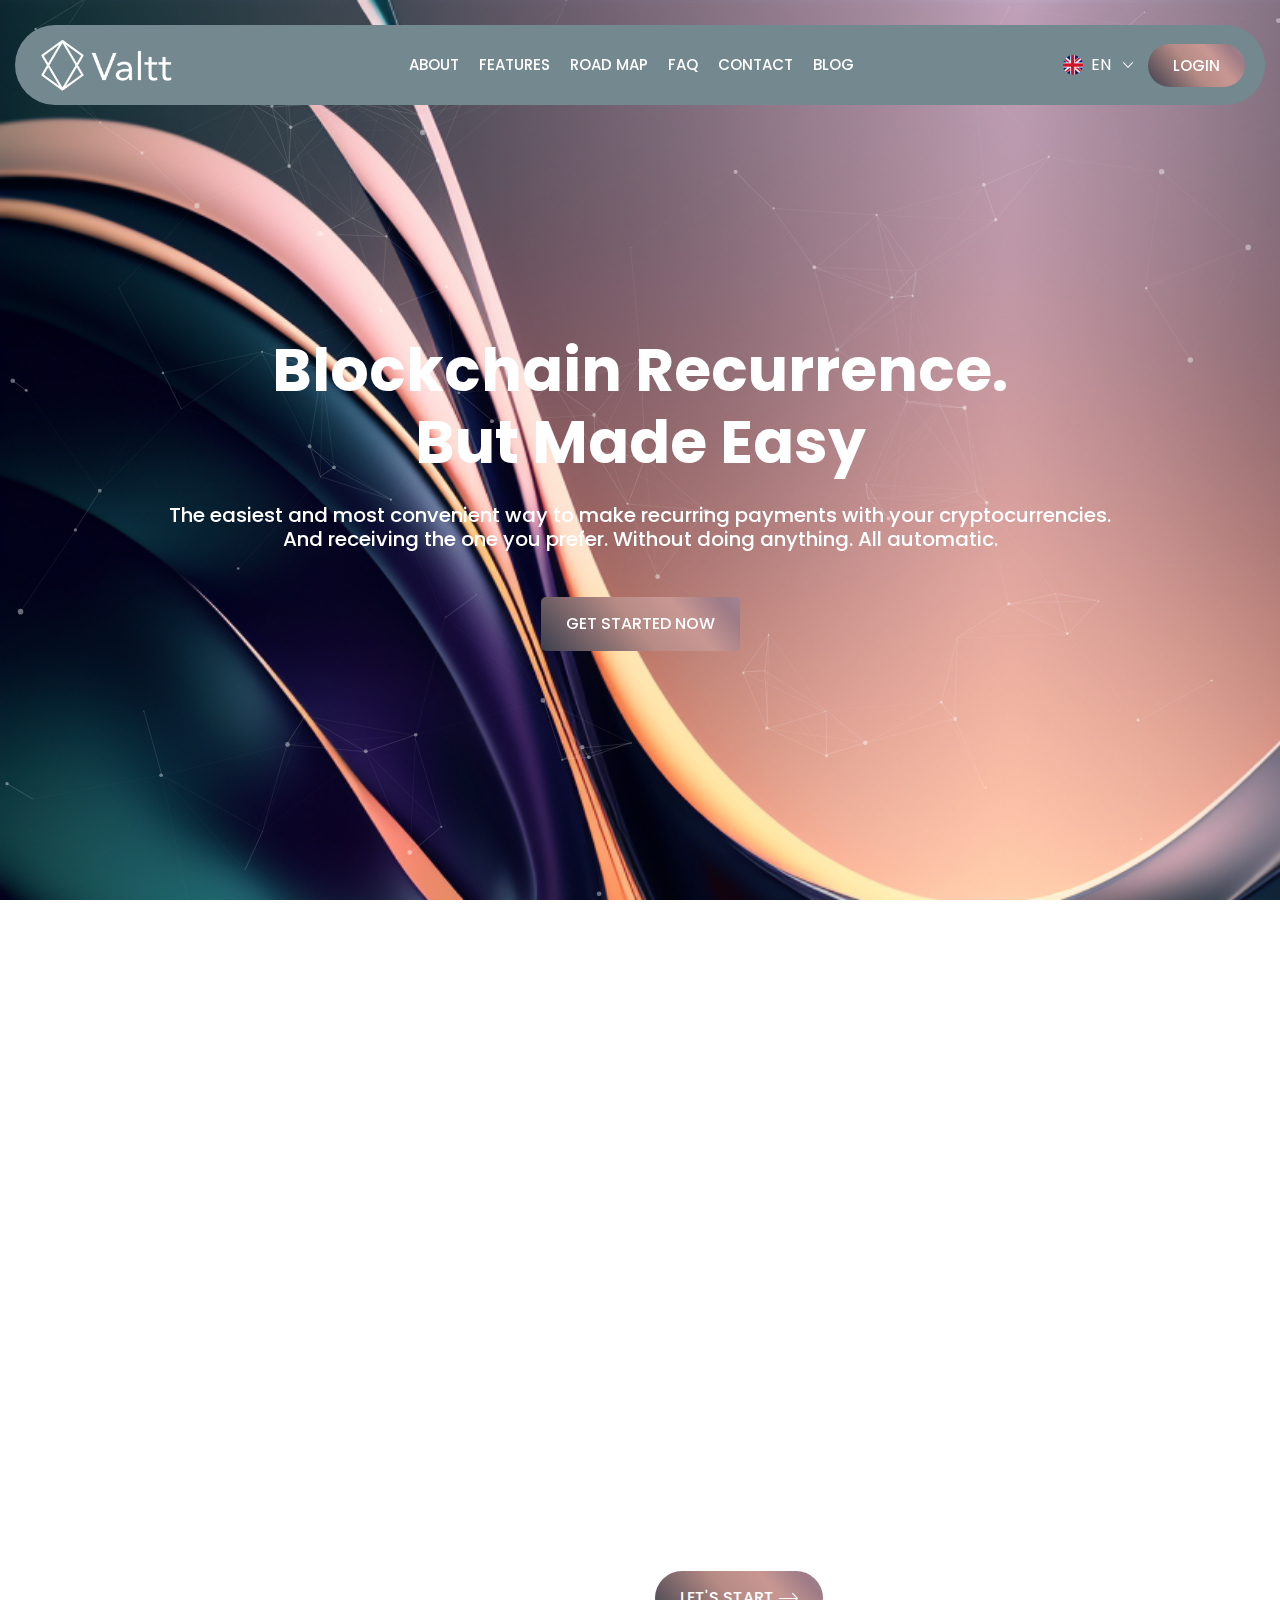
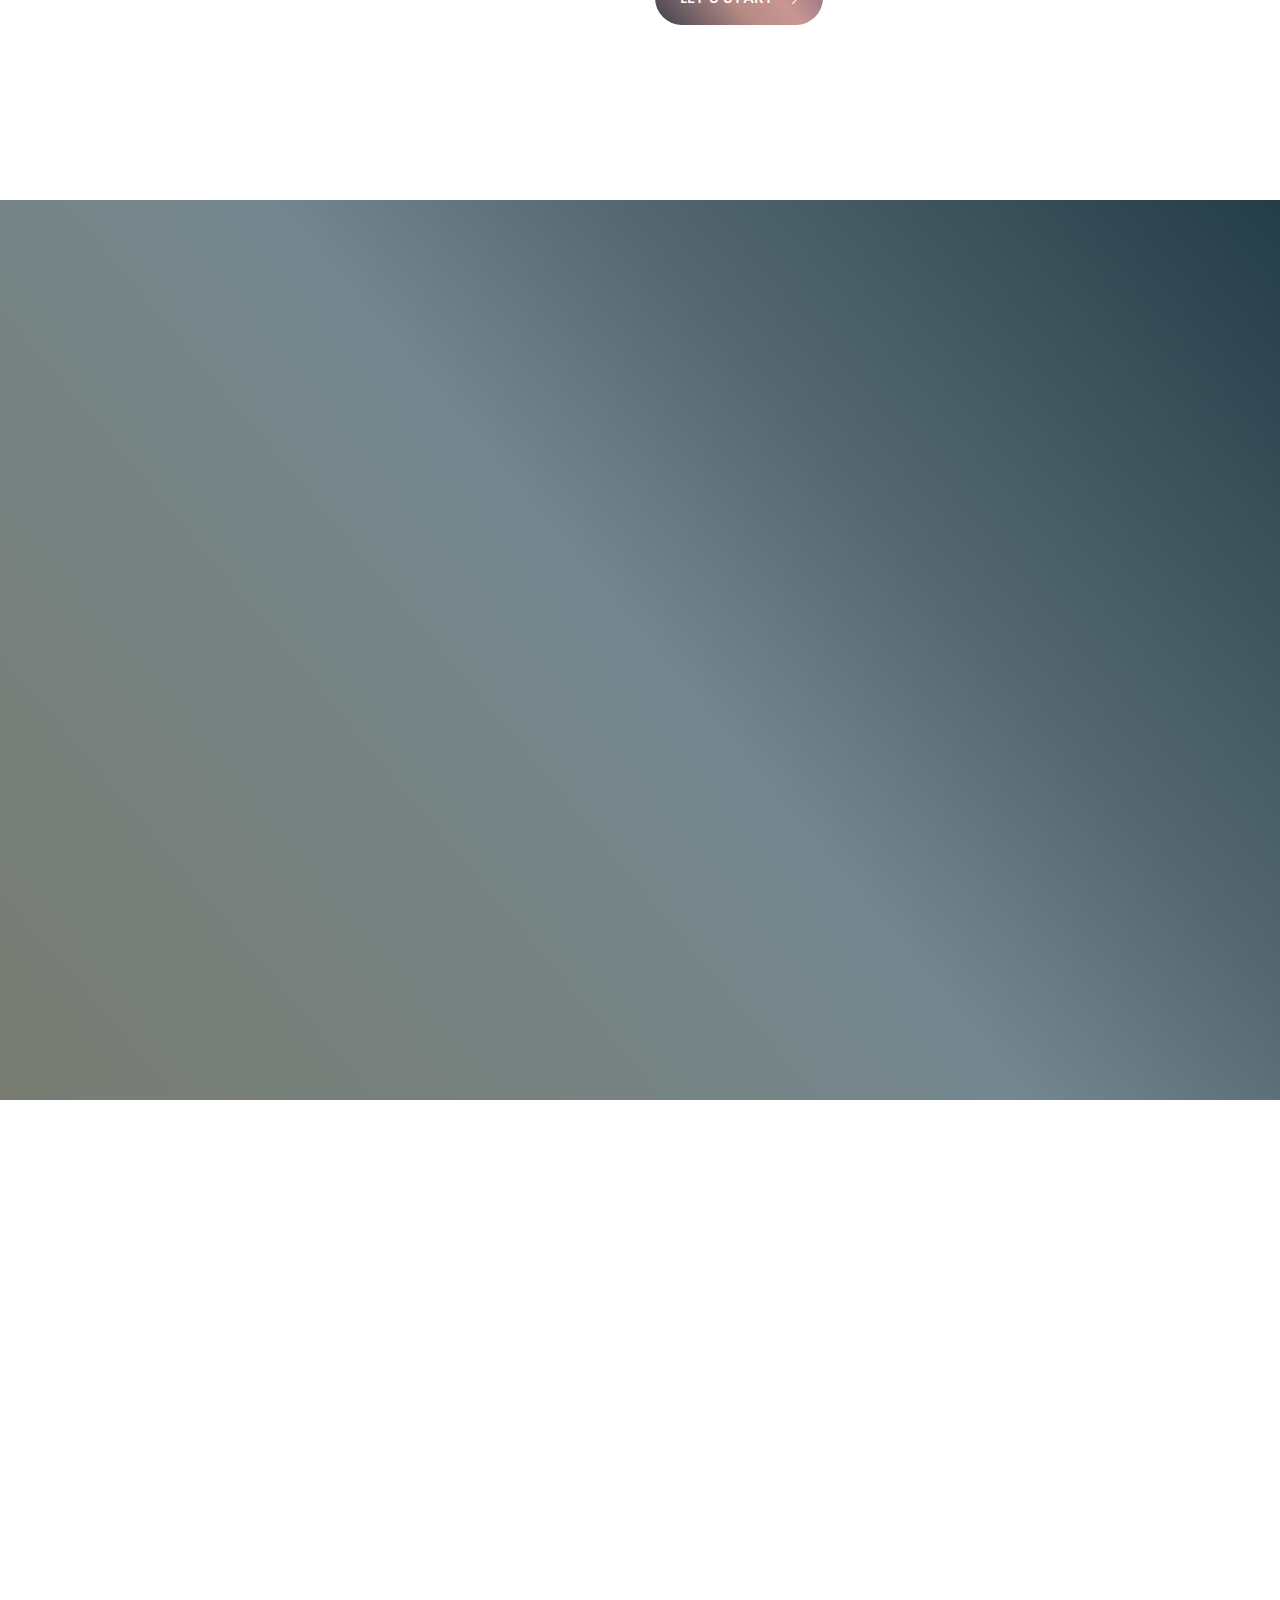
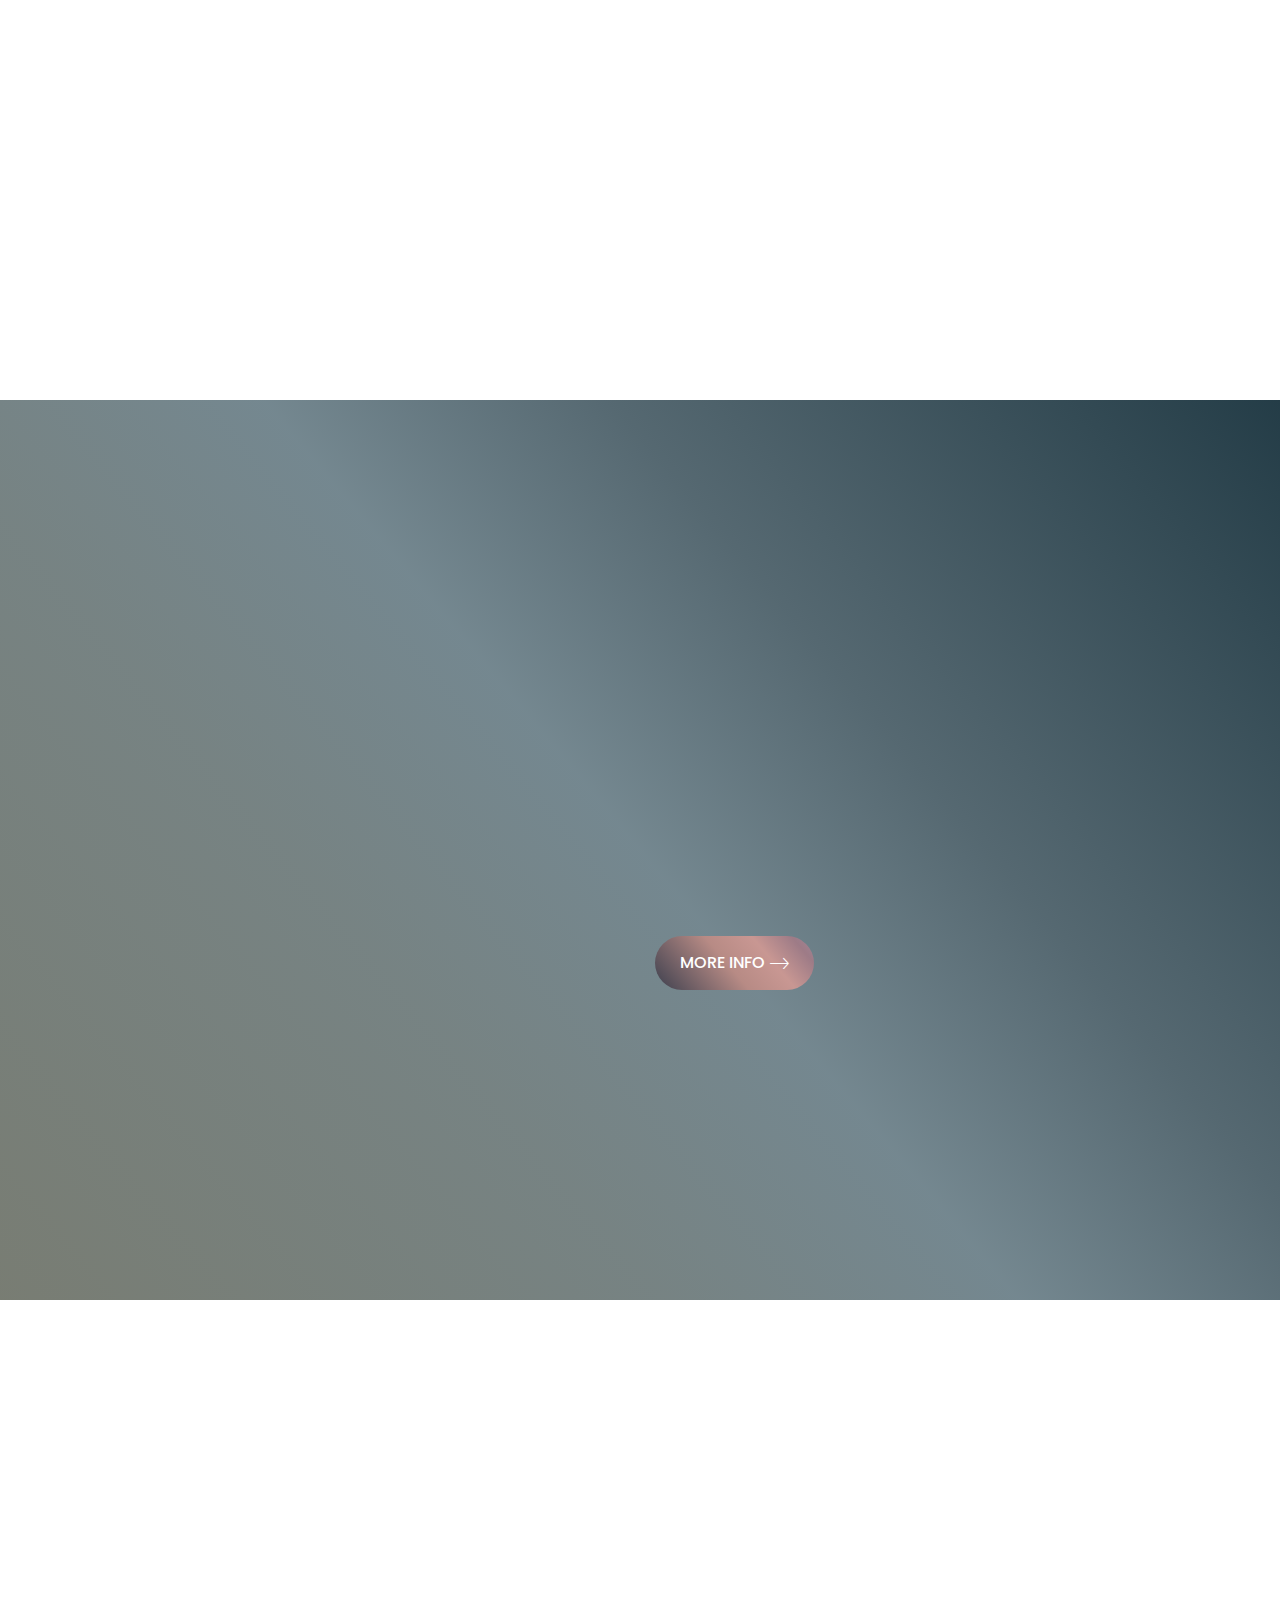
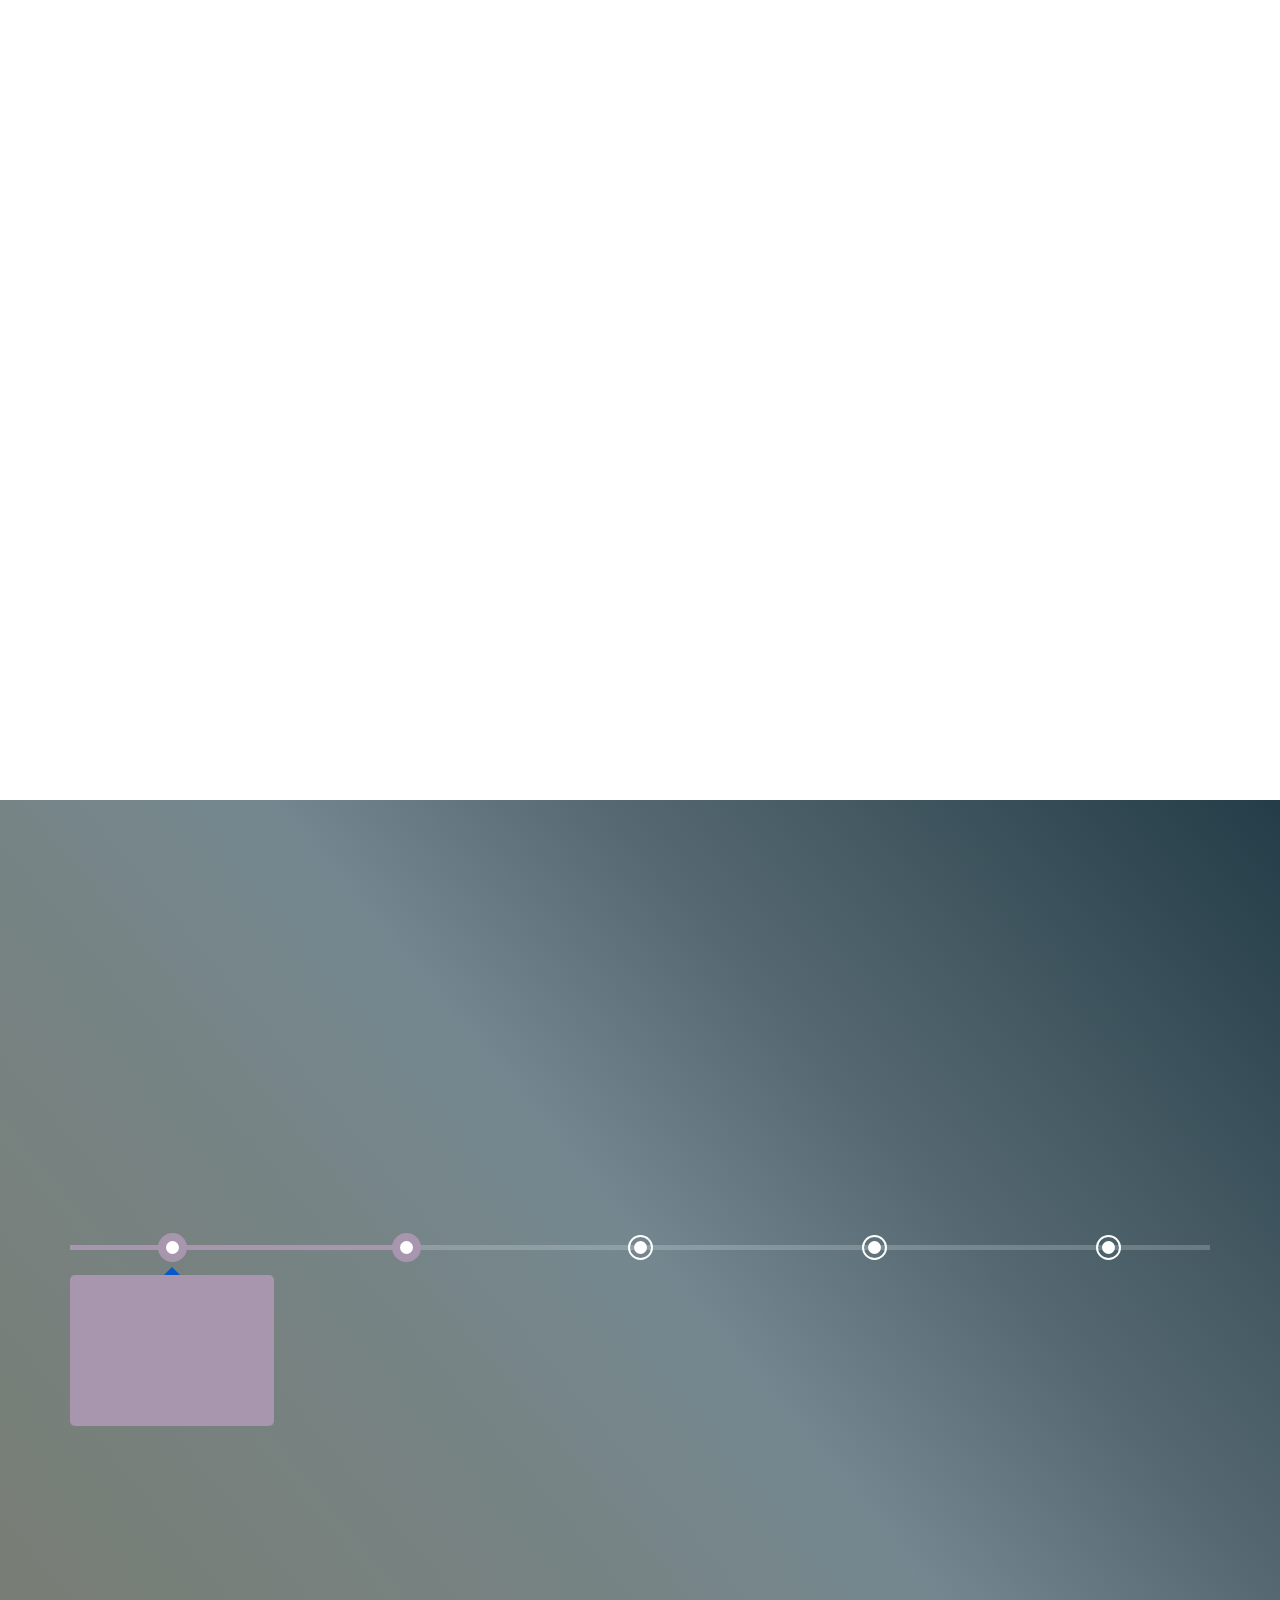
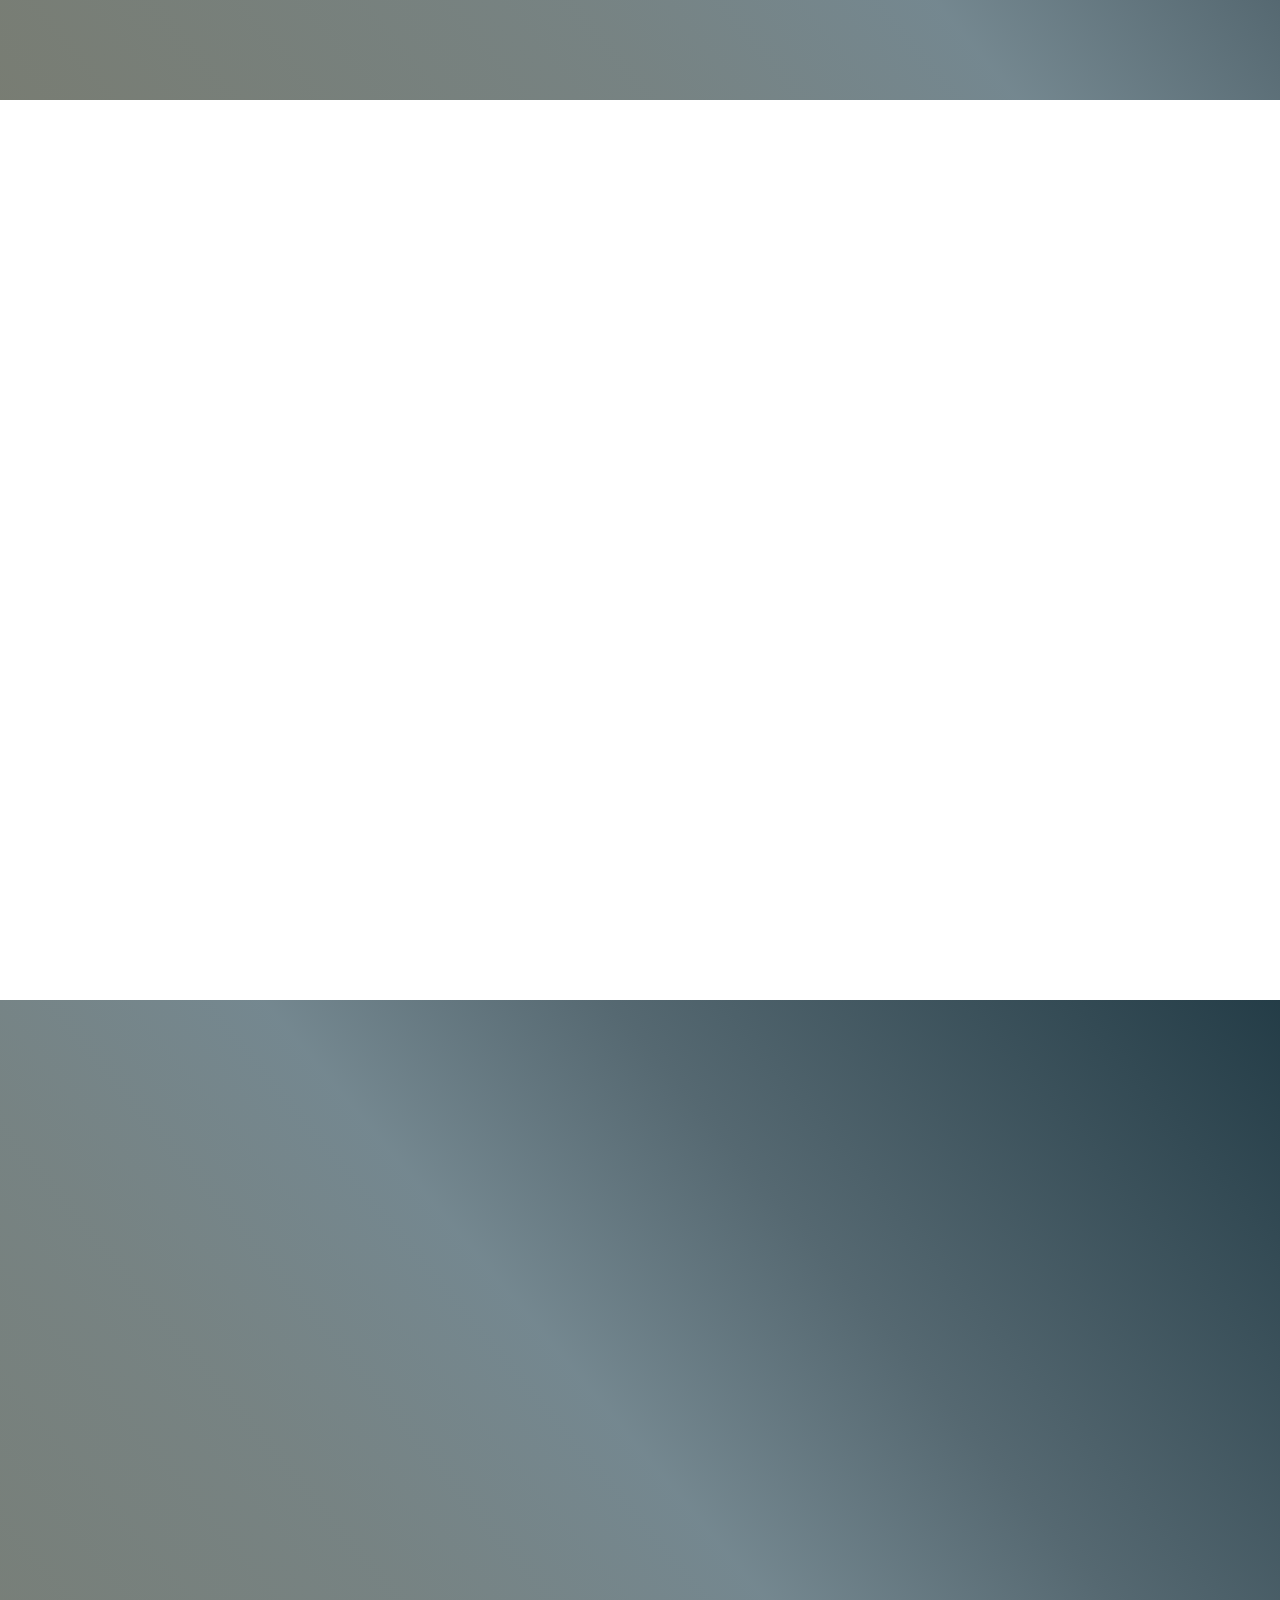
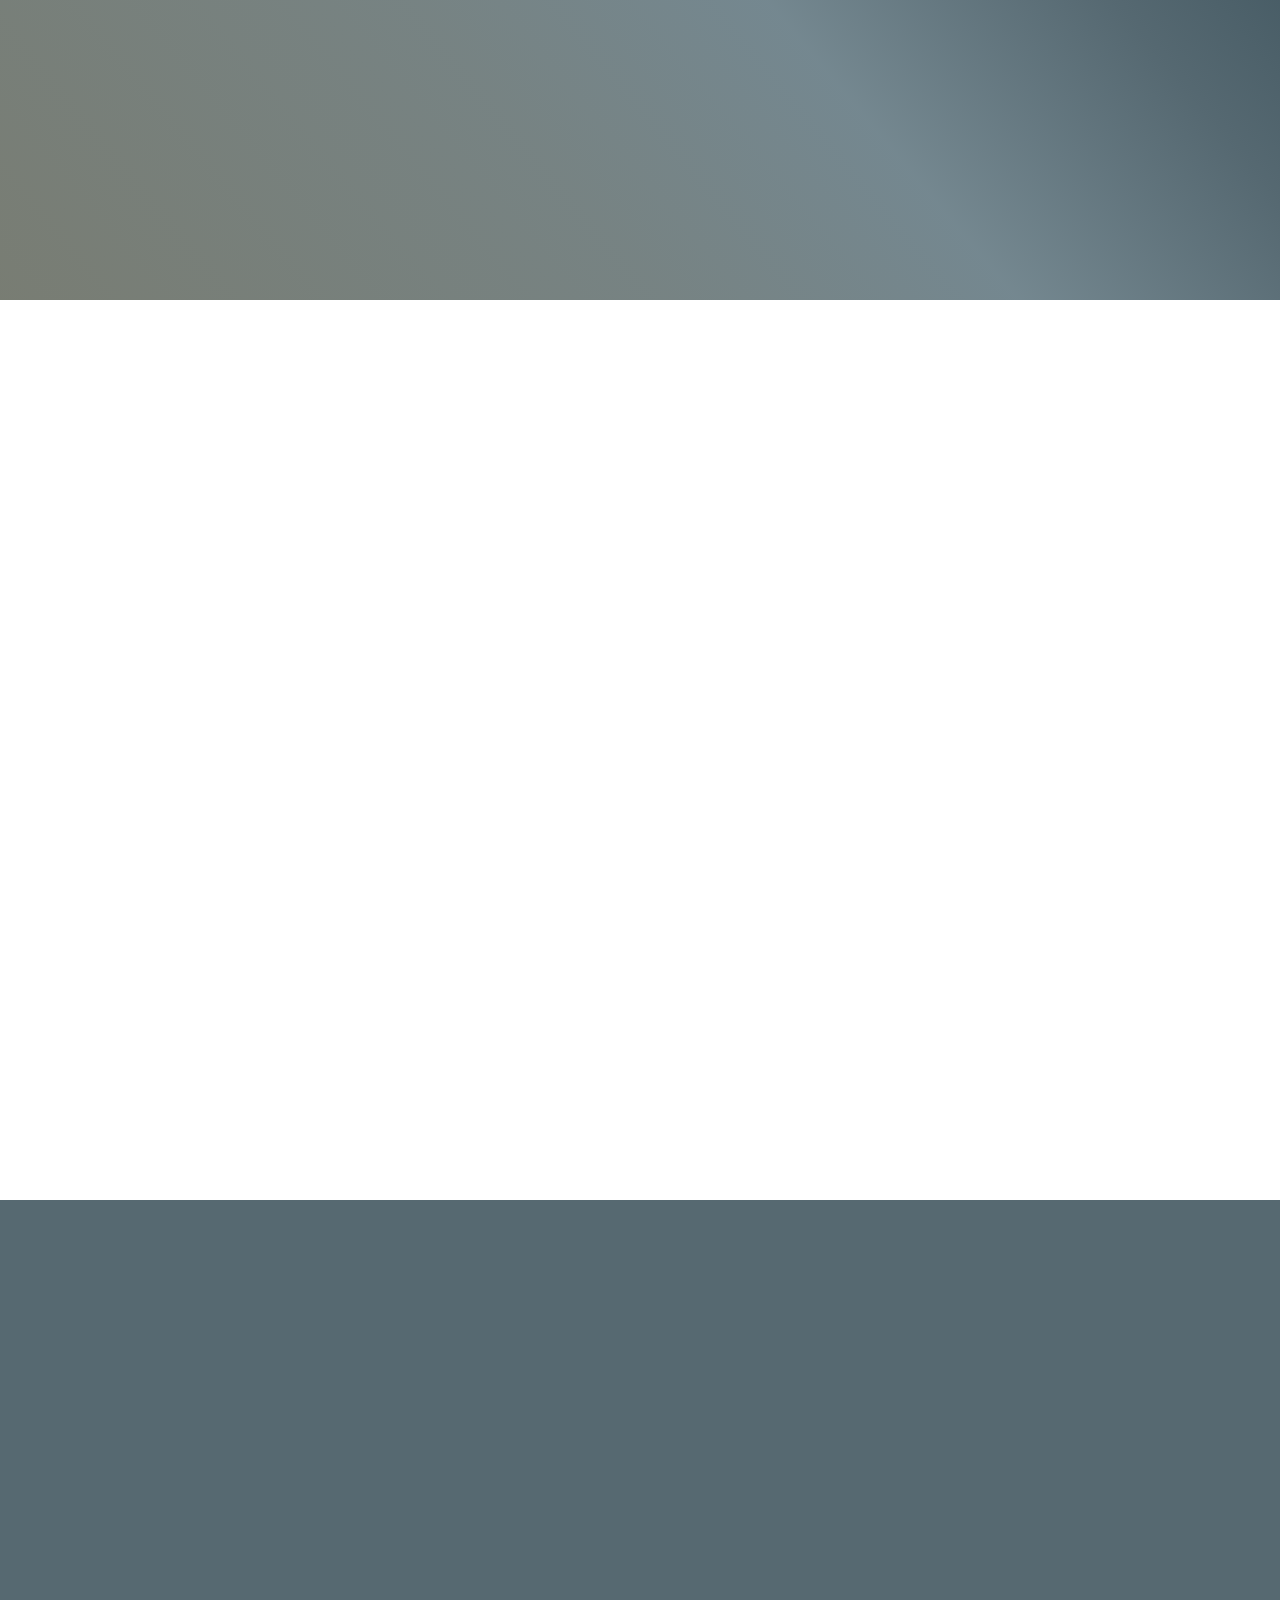
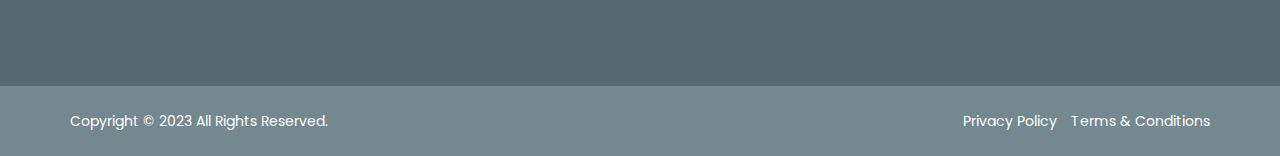
==== commit 280fa5cf: "Add files via upload" ====
--- a/index.html
+++ b/index.html
@@ -517,11 +517,13 @@
                       <div class="card animation" data-animation="fadeInUp" data-animation-delay="0.4s">
                         <div class="card-header" id="headingOne">
                           <h6 class="mb-0"> <a data-toggle="collapse" href="#collapseOne" aria-expanded="true"
-                              aria-controls="collapseOne">How does Valtt work for individuals?</a> </h6>
+                              aria-controls="collapseOne">How do we earn money?</a> </h6>
                         </div>
                         <div id="collapseOne" class="collapse show" aria-labelledby="headingOne"
                           data-parent="#accordion1">
-                          <div class="card-body"> Lorem ipsum.</div>
+                          <div class="card-body"> Your money is not ours to invest. We charge small comissions 
+                            to businesses that accept this method of payment, in order to finance the best 
+                            possible service for users.</div>
                         </div>
                       </div>
                       
@@ -537,7 +539,8 @@
                         </div>
                         <div id="collapseFive" class="collapse show" aria-labelledby="headingFive"
                           data-parent="#accordion2">
-                          <div class="card-body"> Lorem ipsum.</div>
+                          <div class="card-body"> For individuals it is free to use! And if you are a business, 
+                            you can start using it for the lowest fees in the market, starting from 0,5%.</div>
                         </div>
                       </div>
                      
@@ -553,11 +556,11 @@
                       <div class="card animation" data-animation="fadeInUp" data-animation-delay="0.4s">
                         <div class="card-header" id="headingNine">
                           <h6 class="mb-0"> <a data-toggle="collapse" href="#collapseNine" aria-expanded="true"
-                              aria-controls="collapseNine">How does Valtt work for businesses?</a> </h6>
+                              aria-controls="collapseNine">How to set up your business Valtt accoun?</a> </h6>
                         </div>
                         <div id="collapseNine" class="collapse show" aria-labelledby="headingNine"
                           data-parent="#accordion3">
-                          <div class="card-body"> Lorem ipsum.</div>
+                          <div class="card-body"> Easy, just choose a way to register, either using an email account or your crypto wallet. </div>
                         </div>
                       </div>
                      
@@ -569,11 +572,11 @@
                       <div class="card animation" data-animation="fadeInUp" data-animation-delay="0.4s">
                         <div class="card-header" id="headingThirteen">
                           <h6 class="mb-0"> <a data-toggle="collapse" href="#collapseThirteen" aria-expanded="true"
-                              aria-controls="collapseThirteen">What are the fees?</a> </h6>
+                              aria-controls="collapseThirteen">What are the benefits of Valtt for your business? </a> </h6>
                         </div>
                         <div id="collapseThirteen" class="collapse show" aria-labelledby="headingThirteen"
                           data-parent="#accordion4">
-                          <div class="card-body"> Lorem ipsum.</div>
+                          <div class="card-body"> You can accept all types of crypto payments, including recurrent ones! Easy to use, and apply in your website.</div>
                         </div>
                       </div>
                       
--- a/assets/css/style.css
+++ b/assets/css/style.css
@@ -371,15 +371,6 @@
     right: 0
 }
 
-.icon {
-    right: 0;
-    position: absolute;
-    top: 0
-}
-
-.icon.switch-active {
-    right: 200px
-}
 
 .color-switch button::after {
     color: #fff;
@@ -1172,10 +1163,6 @@
     transition: .5s ease-in-out
 }
 
-.icon_box {
-    float: left;
-    margin-right: 20px
-}
 
 .box_desc {
     overflow: hidden
@@ -2207,27 +2194,6 @@
     color: #121833
 }
 
-.notification_inner {
-    padding-left: 10px;
-    padding-right: 10px
-}
-
-.notification_inner h3 {
-    font-size: 18px;
-    margin-bottom: 10px
-}
-
-.notification_inner h3,
-.notification_inner p {
-    color: #fff
-}
-
-.notification_inner img {
-    border-radius: 100%;
-    display: inline-block;
-    height: 20px;
-    width: 20px
-}
 
 .logo {
     max-height: 60px;
@@ -2278,56 +2244,7 @@
     background-color: hsl(198deg 11% 51%)
 }
 
-.list-icon-box {
-    margin-top: 41px;
-    padding-right: 132px;
-    position: relative;
-}
-
-.list-icon-box::before {
-    content: "";
-    position: absolute;
-    top: 0;
-    left: 0;
-    z-index: 0;
-    left: 24px;
-    width: 2px;
-    height: 80%;
-}
-
-.icon-box {
-    display: flex;
-    margin-bottom: 18px;
-    position: relative;
-    z-index: 1;
-}
-
-.icon-box .icon {
-    display: flex;
-    align-items: center;
-    justify-content: center;
-    min-width: 48px;
-    height: 48px;
-    background: linear-gradient(
-        50deg,
-        hsl(230deg 13% 27%) 0%,
-        hsl(7deg 26% 62%) 26%,
-        hsl(5deg 33% 68%) 39%,
-        hsl(340deg 15% 55%) 50%,
-        hsl(306deg 11% 60%) 61%,
-        hsl(203deg 19% 66%) 74%,
-        hsl(176deg 52% 62%) 100%);
-    border-radius: 50%;
-    margin-right: 17px;
-}
-
-.icon-box .content {
-    padding-top: 2px;
-}
-
-.icon-box .content p {
-    line-height: 1.6;
-}
+
 
 .choose__box {
     margin-top: 35px;
